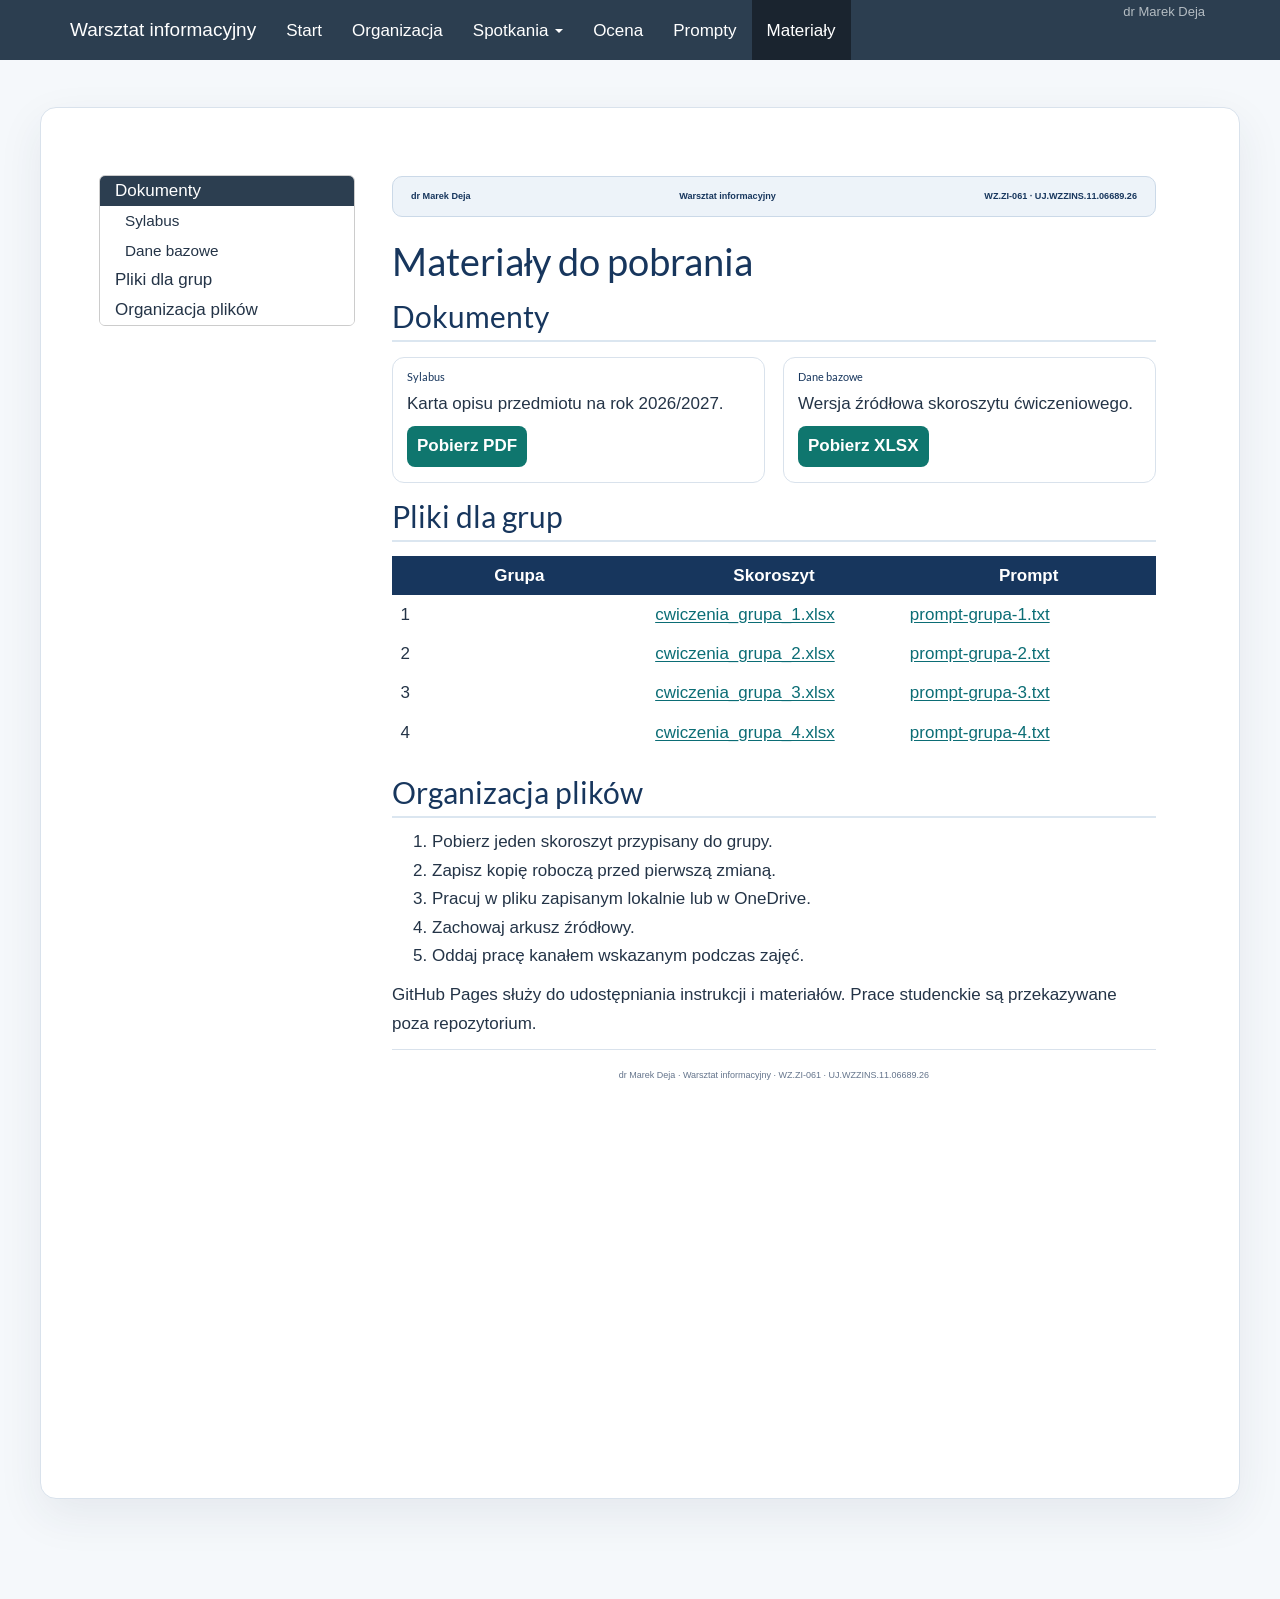
==== docs/materialy.html @ 2354ad0a "Publish course materials for 2026/2027" ====
<!DOCTYPE html>

<html>

<head>

<meta charset="utf-8" />
<meta name="generator" content="pandoc" />
<meta http-equiv="X-UA-Compatible" content="IE=EDGE" />




<title>Materiały do pobrania</title>

<script src="site_libs/header-attrs-2.31/header-attrs.js"></script>
<script src="site_libs/jquery-3.6.0/jquery-3.6.0.min.js"></script>
<meta name="viewport" content="width=device-width, initial-scale=1" />
<link href="site_libs/bootstrap-3.3.5/css/flatly.min.css" rel="stylesheet" />
<script src="site_libs/bootstrap-3.3.5/js/bootstrap.min.js"></script>
<script src="site_libs/bootstrap-3.3.5/shim/html5shiv.min.js"></script>
<script src="site_libs/bootstrap-3.3.5/shim/respond.min.js"></script>
<style>h1 {font-size: 34px;}
       h1.title {font-size: 38px;}
       h2 {font-size: 30px;}
       h3 {font-size: 24px;}
       h4 {font-size: 18px;}
       h5 {font-size: 16px;}
       h6 {font-size: 12px;}
       code {color: inherit; background-color: rgba(0, 0, 0, 0.04);}
       pre:not([class]) { background-color: white }</style>
<script src="site_libs/jqueryui-1.13.2/jquery-ui.min.js"></script>
<link href="site_libs/tocify-1.9.1/jquery.tocify.css" rel="stylesheet" />
<script src="site_libs/tocify-1.9.1/jquery.tocify.js"></script>
<script src="site_libs/navigation-1.1/tabsets.js"></script>
<link href="site_libs/highlightjs-9.12.0/textmate.css" rel="stylesheet" />
<script src="site_libs/highlightjs-9.12.0/highlight.js"></script>

<style type="text/css">
  code{white-space: pre-wrap;}
  span.smallcaps{font-variant: small-caps;}
  span.underline{text-decoration: underline;}
  div.column{display: inline-block; vertical-align: top; width: 50%;}
  div.hanging-indent{margin-left: 1.5em; text-indent: -1.5em;}
  ul.task-list{list-style: none;}
    </style>

<style type="text/css">code{white-space: pre;}</style>
<script type="text/javascript">
if (window.hljs) {
  hljs.configure({languages: []});
  hljs.initHighlightingOnLoad();
  if (document.readyState && document.readyState === "complete") {
    window.setTimeout(function() { hljs.initHighlighting(); }, 0);
  }
}
</script>






<link rel="stylesheet" href="styles.css" type="text/css" />



<style type = "text/css">
.main-container {
  max-width: 940px;
  margin-left: auto;
  margin-right: auto;
}
img {
  max-width:100%;
}
.tabbed-pane {
  padding-top: 12px;
}
.html-widget {
  margin-bottom: 20px;
}
button.code-folding-btn:focus {
  outline: none;
}
summary {
  display: list-item;
}
details > summary > p:only-child {
  display: inline;
}
pre code {
  padding: 0;
}
</style>


<style type="text/css">
.dropdown-submenu {
  position: relative;
}
.dropdown-submenu>.dropdown-menu {
  top: 0;
  left: 100%;
  margin-top: -6px;
  margin-left: -1px;
  border-radius: 0 6px 6px 6px;
}
.dropdown-submenu:hover>.dropdown-menu {
  display: block;
}
.dropdown-submenu>a:after {
  display: block;
  content: " ";
  float: right;
  width: 0;
  height: 0;
  border-color: transparent;
  border-style: solid;
  border-width: 5px 0 5px 5px;
  border-left-color: #cccccc;
  margin-top: 5px;
  margin-right: -10px;
}
.dropdown-submenu:hover>a:after {
  border-left-color: #adb5bd;
}
.dropdown-submenu.pull-left {
  float: none;
}
.dropdown-submenu.pull-left>.dropdown-menu {
  left: -100%;
  margin-left: 10px;
  border-radius: 6px 0 6px 6px;
}
</style>

<script type="text/javascript">
// manage active state of menu based on current page
$(document).ready(function () {
  // active menu anchor
  href = window.location.pathname
  href = href.substr(href.lastIndexOf('/') + 1)
  if (href === "")
    href = "index.html";
  var menuAnchor = $('a[href="' + href + '"]');

  // mark the anchor link active (and if it's in a dropdown, also mark that active)
  var dropdown = menuAnchor.closest('li.dropdown');
  if (window.bootstrap) { // Bootstrap 4+
    menuAnchor.addClass('active');
    dropdown.find('> .dropdown-toggle').addClass('active');
  } else { // Bootstrap 3
    menuAnchor.parent().addClass('active');
    dropdown.addClass('active');
  }

  // Navbar adjustments
  var navHeight = $(".navbar").first().height() + 15;
  var style = document.createElement('style');
  var pt = "padding-top: " + navHeight + "px; ";
  var mt = "margin-top: -" + navHeight + "px; ";
  var css = "";
  // offset scroll position for anchor links (for fixed navbar)
  for (var i = 1; i <= 6; i++) {
    css += ".section h" + i + "{ " + pt + mt + "}\n";
  }
  style.innerHTML = "body {" + pt + "padding-bottom: 40px; }\n" + css;
  document.head.appendChild(style);
});
</script>

<!-- tabsets -->

<style type="text/css">
.tabset-dropdown > .nav-tabs {
  display: inline-table;
  max-height: 500px;
  min-height: 44px;
  overflow-y: auto;
  border: 1px solid #ddd;
  border-radius: 4px;
}

.tabset-dropdown > .nav-tabs > li.active:before, .tabset-dropdown > .nav-tabs.nav-tabs-open:before {
  content: "\e259";
  font-family: 'Glyphicons Halflings';
  display: inline-block;
  padding: 10px;
  border-right: 1px solid #ddd;
}

.tabset-dropdown > .nav-tabs.nav-tabs-open > li.active:before {
  content: "\e258";
  font-family: 'Glyphicons Halflings';
  border: none;
}

.tabset-dropdown > .nav-tabs > li.active {
  display: block;
}

.tabset-dropdown > .nav-tabs > li > a,
.tabset-dropdown > .nav-tabs > li > a:focus,
.tabset-dropdown > .nav-tabs > li > a:hover {
  border: none;
  display: inline-block;
  border-radius: 4px;
  background-color: transparent;
}

.tabset-dropdown > .nav-tabs.nav-tabs-open > li {
  display: block;
  float: none;
}

.tabset-dropdown > .nav-tabs > li {
  display: none;
}
</style>

<!-- code folding -->



<style type="text/css">

#TOC {
  margin: 25px 0px 20px 0px;
}
@media (max-width: 768px) {
#TOC {
  position: relative;
  width: 100%;
}
}

@media print {
.toc-content {
  /* see https://github.com/w3c/csswg-drafts/issues/4434 */
  float: right;
}
}

.toc-content {
  padding-left: 30px;
  padding-right: 40px;
}

div.main-container {
  max-width: 1200px;
}

div.tocify {
  width: 20%;
  max-width: 260px;
  max-height: 85%;
}

@media (min-width: 768px) and (max-width: 991px) {
  div.tocify {
    width: 25%;
  }
}

@media (max-width: 767px) {
  div.tocify {
    width: 100%;
    max-width: none;
  }
}

.tocify ul, .tocify li {
  line-height: 20px;
}

.tocify-subheader .tocify-item {
  font-size: 0.90em;
}

.tocify .list-group-item {
  border-radius: 0px;
}


</style>



</head>

<body>


<div class="container-fluid main-container">


<!-- setup 3col/9col grid for toc_float and main content  -->
<div class="row">
<div class="col-xs-12 col-sm-4 col-md-3">
<div id="TOC" class="tocify">
</div>
</div>

<div class="toc-content col-xs-12 col-sm-8 col-md-9">




<div class="navbar navbar-default  navbar-fixed-top" role="navigation">
  <div class="container">
    <div class="navbar-header">
      <button type="button" class="navbar-toggle collapsed" data-toggle="collapse" data-bs-toggle="collapse" data-target="#navbar" data-bs-target="#navbar">
        <span class="icon-bar"></span>
        <span class="icon-bar"></span>
        <span class="icon-bar"></span>
      </button>
      <a class="navbar-brand" href="index.html">Warsztat informacyjny</a>
    </div>
    <div id="navbar" class="navbar-collapse collapse">
      <ul class="nav navbar-nav">
        <li>
  <a href="index.html">Start</a>
</li>
<li>
  <a href="organizacyjne.html">Organizacja</a>
</li>
<li class="dropdown">
  <a href="#" class="dropdown-toggle" data-toggle="dropdown" role="button" data-bs-toggle="dropdown" aria-expanded="false">
    Spotkania
     
    <span class="caret"></span>
  </a>
  <ul class="dropdown-menu" role="menu">
    <li>
      <a href="spotkanie-1.html">1. Generowanie i standaryzacja</a>
    </li>
    <li>
      <a href="spotkanie-2.html">2. Czyszczenie danych</a>
    </li>
    <li>
      <a href="spotkanie-3.html">3. Funkcje analityczne</a>
    </li>
    <li>
      <a href="spotkanie-4.html">4. Raporty i wyszukiwanie</a>
    </li>
    <li>
      <a href="spotkanie-5.html">5. Wizualizacja i dedukcja</a>
    </li>
    <li>
      <a href="spotkanie-6.html">6. Dashboard i wnioski</a>
    </li>
  </ul>
</li>
<li>
  <a href="ocenianie.html">Ocena</a>
</li>
<li>
  <a href="prompty.html">Prompty</a>
</li>
<li>
  <a href="materialy.html">Materiały</a>
</li>
      </ul>
      <ul class="nav navbar-nav navbar-right">
        <li class="dropdown-header">dr Marek Deja</li>
      </ul>
    </div><!--/.nav-collapse -->
  </div><!--/.container -->
</div><!--/.navbar -->
<div class="course-identity" role="banner">
  <span>dr Marek Deja</span>
  <span>Warsztat informacyjny</span>
  <span>WZ.ZI-061 · UJ.WZZINS.11.06689.26</span>
</div>

<div id="header">



<h1 class="title toc-ignore">Materiały do pobrania</h1>

</div>


<div id="dokumenty" class="section level2">
<h2>Dokumenty</h2>
<div class="download-grid">
<div class="download-card">
<h3>
Sylabus
</h3>
<p>
Karta opisu przedmiotu na rok 2026/2027.
</p>
<a class="btn-course" href="materialy/warsztat-informacyjny-uj-wzzins-11-06689-26.pdf">Pobierz
PDF</a>
</div>
<div class="download-card">
<h3>
Dane bazowe
</h3>
<p>
Wersja źródłowa skoroszytu ćwiczeniowego.
</p>
<a class="btn-course" href="materialy/cwiczenia_original.xlsx">Pobierz
XLSX</a>
</div>
</div>
</div>
<div id="pliki-dla-grup" class="section level2">
<h2>Pliki dla grup</h2>
<table>
<colgroup>
<col width="33%" />
<col width="33%" />
<col width="33%" />
</colgroup>
<thead>
<tr class="header">
<th>Grupa</th>
<th>Skoroszyt</th>
<th>Prompt</th>
</tr>
</thead>
<tbody>
<tr class="odd">
<td>1</td>
<td><a
href="materialy/cwiczenia_grupa_1.xlsx">cwiczenia_grupa_1.xlsx</a></td>
<td><a href="materialy/prompt-grupa-1.txt">prompt-grupa-1.txt</a></td>
</tr>
<tr class="even">
<td>2</td>
<td><a
href="materialy/cwiczenia_grupa_2.xlsx">cwiczenia_grupa_2.xlsx</a></td>
<td><a href="materialy/prompt-grupa-2.txt">prompt-grupa-2.txt</a></td>
</tr>
<tr class="odd">
<td>3</td>
<td><a
href="materialy/cwiczenia_grupa_3.xlsx">cwiczenia_grupa_3.xlsx</a></td>
<td><a href="materialy/prompt-grupa-3.txt">prompt-grupa-3.txt</a></td>
</tr>
<tr class="even">
<td>4</td>
<td><a
href="materialy/cwiczenia_grupa_4.xlsx">cwiczenia_grupa_4.xlsx</a></td>
<td><a href="materialy/prompt-grupa-4.txt">prompt-grupa-4.txt</a></td>
</tr>
</tbody>
</table>
</div>
<div id="organizacja-plików" class="section level2">
<h2>Organizacja plików</h2>
<ol style="list-style-type: decimal">
<li>Pobierz jeden skoroszyt przypisany do grupy.</li>
<li>Zapisz kopię roboczą przed pierwszą zmianą.</li>
<li>Pracuj w pliku zapisanym lokalnie lub w OneDrive.</li>
<li>Zachowaj arkusz źródłowy.</li>
<li>Oddaj pracę kanałem wskazanym podczas zajęć.</li>
</ol>
<p>GitHub Pages służy do udostępniania instrukcji i materiałów. Prace
studenckie są przekazywane poza repozytorium.</p>
</div>

<footer class="course-footer">
  <p>dr Marek Deja · Warsztat informacyjny · WZ.ZI-061 · UJ.WZZINS.11.06689.26</p>
</footer>
<script src="script.js"></script>


</div>
</div>

</div>

<script>

// add bootstrap table styles to pandoc tables
function bootstrapStylePandocTables() {
  $('tr.odd').parent('tbody').parent('table').addClass('table table-condensed');
}
$(document).ready(function () {
  bootstrapStylePandocTables();
});


</script>

<!-- tabsets -->

<script>
$(document).ready(function () {
  window.buildTabsets("TOC");
});

$(document).ready(function () {
  $('.tabset-dropdown > .nav-tabs > li').click(function () {
    $(this).parent().toggleClass('nav-tabs-open');
  });
});
</script>

<!-- code folding -->

<script>
$(document).ready(function ()  {

    // temporarily add toc-ignore selector to headers for the consistency with Pandoc
    $('.unlisted.unnumbered').addClass('toc-ignore')

    // move toc-ignore selectors from section div to header
    $('div.section.toc-ignore')
        .removeClass('toc-ignore')
        .children('h1,h2,h3,h4,h5').addClass('toc-ignore');

    // establish options
    var options = {
      selectors: "h1,h2,h3",
      theme: "bootstrap3",
      context: '.toc-content',
      hashGenerator: function (text) {
        return text.replace(/[.\\/?&!#<>]/g, '').replace(/\s/g, '_');
      },
      ignoreSelector: ".toc-ignore",
      scrollTo: 0
    };
    options.showAndHide = true;
    options.smoothScroll = true;

    // tocify
    var toc = $("#TOC").tocify(options).data("toc-tocify");
});
</script>

<!-- dynamically load mathjax for compatibility with self-contained -->
<script>
  (function () {
    var script = document.createElement("script");
    script.type = "text/javascript";
    script.src  = "https://mathjax.rstudio.com/latest/MathJax.js?config=TeX-AMS-MML_HTMLorMML";
    document.getElementsByTagName("head")[0].appendChild(script);
  })();
</script>

</body>
</html>
---- docs/site_libs/bootstrap-3.3.5/css/flatly.min.css ----
@font-face {
  font-family: 'Lato';
  font-style: normal;
  font-weight: 400;
  src: url(fonts/Lato.ttf) format('truetype');
}
@font-face {
  font-family: 'Lato';
  font-style: normal;
  font-weight: 700;
  src: url(fonts/LatoBold.ttf) format('truetype');
}
@font-face {
  font-family: 'Lato';
  font-style: italic;
  font-weight: 400;
  src: url(fonts/LatoItalic.ttf) format('truetype');
}

/*!
 * bootswatch v3.3.6
 * Homepage: http://bootswatch.com
 * Copyright 2012-2015 Thomas Park
 * Licensed under MIT
 * Based on Bootstrap
*//*!
 * Bootstrap v3.3.6 (http://getbootstrap.com)
 * Copyright 2011-2015 Twitter, Inc.
 * Licensed under MIT (https://github.com/twbs/bootstrap/blob/master/LICENSE)
 *//*! normalize.css v3.0.3 | MIT License | github.com/necolas/normalize.css */html{font-family:sans-serif;-ms-text-size-adjust:100%;-webkit-text-size-adjust:100%}body{margin:0}article,aside,details,figcaption,figure,footer,header,hgroup,main,menu,nav,section,summary{display:block}audio,canvas,progress,video{display:inline-block;vertical-align:baseline}audio:not([controls]){display:none;height:0}[hidden],template{display:none}a{background-color:transparent}a:active,a:hover{outline:0}abbr[title]{border-bottom:1px dotted}b,strong{font-weight:bold}dfn{font-style:italic}h1{font-size:2em;margin:0.67em 0}mark{background:#ff0;color:#000}small{font-size:80%}sub,sup{font-size:75%;line-height:0;position:relative;vertical-align:baseline}sup{top:-0.5em}sub{bottom:-0.25em}img{border:0}svg:not(:root){overflow:hidden}figure{margin:1em 40px}hr{-webkit-box-sizing:content-box;-moz-box-sizing:content-box;box-sizing:content-box;height:0}pre{overflow:auto}code,kbd,pre,samp{font-family:monospace, monospace;font-size:1em}button,input,optgroup,select,textarea{color:inherit;font:inherit;margin:0}button{overflow:visible}button,select{text-transform:none}button,html input[type="button"],input[type="reset"],input[type="submit"]{-webkit-appearance:button;cursor:pointer}button[disabled],html input[disabled]{cursor:default}button::-moz-focus-inner,input::-moz-focus-inner{border:0;padding:0}input{line-height:normal}input[type="checkbox"],input[type="radio"]{-webkit-box-sizing:border-box;-moz-box-sizing:border-box;box-sizing:border-box;padding:0}input[type="number"]::-webkit-inner-spin-button,input[type="number"]::-webkit-outer-spin-button{height:auto}input[type="search"]{-webkit-appearance:textfield;-webkit-box-sizing:content-box;-moz-box-sizing:content-box;box-sizing:content-box}input[type="search"]::-webkit-search-cancel-button,input[type="search"]::-webkit-search-decoration{-webkit-appearance:none}fieldset{border:1px solid #c0c0c0;margin:0 2px;padding:0.35em 0.625em 0.75em}legend{border:0;padding:0}textarea{overflow:auto}optgroup{font-weight:bold}table{border-collapse:collapse;border-spacing:0}td,th{padding:0}/*! Source: https://github.com/h5bp/html5-boilerplate/blob/master/src/css/main.css */@media print{*,*:before,*:after{background:transparent !important;color:#000 !important;-webkit-box-shadow:none !important;box-shadow:none !important;text-shadow:none !important}a,a:visited{text-decoration:underline}a[href]:after{content:" (" attr(href) ")"}abbr[title]:after{content:" (" attr(title) ")"}a[href^="#"]:after,a[href^="javascript:"]:after{content:""}pre,blockquote{border:1px solid #999;page-break-inside:avoid}thead{display:table-header-group}tr,img{page-break-inside:avoid}img{max-width:100% !important}p,h2,h3{orphans:3;widows:3}h2,h3{page-break-after:avoid}.navbar{display:none}.btn>.caret,.dropup>.btn>.caret{border-top-color:#000 !important}.label{border:1px solid #000}.table{border-collapse:collapse !important}.table td,.table th{background-color:#fff !important}.table-bordered th,.table-bordered td{border:1px solid #ddd !important}}@font-face{font-family:'Glyphicons Halflings';src:url('../fonts/glyphicons-halflings-regular.eot');src:url('../fonts/glyphicons-halflings-regular.eot?#iefix') format('embedded-opentype'),url('../fonts/glyphicons-halflings-regular.woff') format('woff'),url('../fonts/glyphicons-halflings-regular.ttf') format('truetype'),url('../fonts/glyphicons-halflings-regular.svg#glyphicons_halflingsregular') format('svg')}.glyphicon{position:relative;top:1px;display:inline-block;font-family:'Glyphicons Halflings';font-style:normal;font-weight:normal;line-height:1;-webkit-font-smoothing:antialiased;-moz-osx-font-smoothing:grayscale}.glyphicon-asterisk:before{content:"\002a"}.glyphicon-plus:before{content:"\002b"}.glyphicon-euro:before,.glyphicon-eur:before{content:"\20ac"}.glyphicon-minus:before{content:"\2212"}.glyphicon-cloud:before{content:"\2601"}.glyphicon-envelope:before{content:"\2709"}.glyphicon-pencil:before{content:"\270f"}.glyphicon-glass:before{content:"\e001"}.glyphicon-music:before{content:"\e002"}.glyphicon-search:before{content:"\e003"}.glyphicon-heart:before{content:"\e005"}.glyphicon-star:before{content:"\e006"}.glyphicon-star-empty:before{content:"\e007"}.glyphicon-user:before{content:"\e008"}.glyphicon-film:before{content:"\e009"}.glyphicon-th-large:before{content:"\e010"}.glyphicon-th:before{content:"\e011"}.glyphicon-th-list:before{content:"\e012"}.glyphicon-ok:before{content:"\e013"}.glyphicon-remove:before{content:"\e014"}.glyphicon-zoom-in:before{content:"\e015"}.glyphicon-zoom-out:before{content:"\e016"}.glyphicon-off:before{content:"\e017"}.glyphicon-signal:before{content:"\e018"}.glyphicon-cog:before{content:"\e019"}.glyphicon-trash:before{content:"\e020"}.glyphicon-home:before{content:"\e021"}.glyphicon-file:before{content:"\e022"}.glyphicon-time:before{content:"\e023"}.glyphicon-road:before{content:"\e024"}.glyphicon-download-alt:before{content:"\e025"}.glyphicon-download:before{content:"\e026"}.glyphicon-upload:before{content:"\e027"}.glyphicon-inbox:before{content:"\e028"}.glyphicon-play-circle:before{content:"\e029"}.glyphicon-repeat:before{content:"\e030"}.glyphicon-refresh:before{content:"\e031"}.glyphicon-list-alt:before{content:"\e032"}.glyphicon-lock:before{content:"\e033"}.glyphicon-flag:before{content:"\e034"}.glyphicon-headphones:before{content:"\e035"}.glyphicon-volume-off:before{content:"\e036"}.glyphicon-volume-down:before{content:"\e037"}.glyphicon-volume-up:before{content:"\e038"}.glyphicon-qrcode:before{content:"\e039"}.glyphicon-barcode:before{content:"\e040"}.glyphicon-tag:before{content:"\e041"}.glyphicon-tags:before{content:"\e042"}.glyphicon-book:before{content:"\e043"}.glyphicon-bookmark:before{content:"\e044"}.glyphicon-print:before{content:"\e045"}.glyphicon-camera:before{content:"\e046"}.glyphicon-font:before{content:"\e047"}.glyphicon-bold:before{content:"\e048"}.glyphicon-italic:before{content:"\e049"}.glyphicon-text-height:before{content:"\e050"}.glyphicon-text-width:before{content:"\e051"}.glyphicon-align-left:before{content:"\e052"}.glyphicon-align-center:before{content:"\e053"}.glyphicon-align-right:before{content:"\e054"}.glyphicon-align-justify:before{content:"\e055"}.glyphicon-list:before{content:"\e056"}.glyphicon-indent-left:before{content:"\e057"}.glyphicon-indent-right:before{content:"\e058"}.glyphicon-facetime-video:before{content:"\e059"}.glyphicon-picture:before{content:"\e060"}.glyphicon-map-marker:before{content:"\e062"}.glyphicon-adjust:before{content:"\e063"}.glyphicon-tint:before{content:"\e064"}.glyphicon-edit:before{content:"\e065"}.glyphicon-share:before{content:"\e066"}.glyphicon-check:before{content:"\e067"}.glyphicon-move:before{content:"\e068"}.glyphicon-step-backward:before{content:"\e069"}.glyphicon-fast-backward:before{content:"\e070"}.glyphicon-backward:before{content:"\e071"}.glyphicon-play:before{content:"\e072"}.glyphicon-pause:before{content:"\e073"}.glyphicon-stop:before{content:"\e074"}.glyphicon-forward:before{content:"\e075"}.glyphicon-fast-forward:before{content:"\e076"}.glyphicon-step-forward:before{content:"\e077"}.glyphicon-eject:before{content:"\e078"}.glyphicon-chevron-left:before{content:"\e079"}.glyphicon-chevron-right:before{content:"\e080"}.glyphicon-plus-sign:before{content:"\e081"}.glyphicon-minus-sign:before{content:"\e082"}.glyphicon-remove-sign:before{content:"\e083"}.glyphicon-ok-sign:before{content:"\e084"}.glyphicon-question-sign:before{content:"\e085"}.glyphicon-info-sign:before{content:"\e086"}.glyphicon-screenshot:before{content:"\e087"}.glyphicon-remove-circle:before{content:"\e088"}.glyphicon-ok-circle:before{content:"\e089"}.glyphicon-ban-circle:before{content:"\e090"}.glyphicon-arrow-left:before{content:"\e091"}.glyphicon-arrow-right:before{content:"\e092"}.glyphicon-arrow-up:before{content:"\e093"}.glyphicon-arrow-down:before{content:"\e094"}.glyphicon-share-alt:before{content:"\e095"}.glyphicon-resize-full:before{content:"\e096"}.glyphicon-resize-small:before{content:"\e097"}.glyphicon-exclamation-sign:before{content:"\e101"}.glyphicon-gift:before{content:"\e102"}.glyphicon-leaf:before{content:"\e103"}.glyphicon-fire:before{content:"\e104"}.glyphicon-eye-open:before{content:"\e105"}.glyphicon-eye-close:before{content:"\e106"}.glyphicon-warning-sign:before{content:"\e107"}.glyphicon-plane:before{content:"\e108"}.glyphicon-calendar:before{content:"\e109"}.glyphicon-random:before{content:"\e110"}.glyphicon-comment:before{content:"\e111"}.glyphicon-magnet:before{content:"\e112"}.glyphicon-chevron-up:before{content:"\e113"}.glyphicon-chevron-down:before{content:"\e114"}.glyphicon-retweet:before{content:"\e115"}.glyphicon-shopping-cart:before{content:"\e116"}.glyphicon-folder-close:before{content:"\e117"}.glyphicon-folder-open:before{content:"\e118"}.glyphicon-resize-vertical:before{content:"\e119"}.glyphicon-resize-horizontal:before{content:"\e120"}.glyphicon-hdd:before{content:"\e121"}.glyphicon-bullhorn:before{content:"\e122"}.glyphicon-bell:before{content:"\e123"}.glyphicon-certificate:before{content:"\e124"}.glyphicon-thumbs-up:before{content:"\e125"}.glyphicon-thumbs-down:before{content:"\e126"}.glyphicon-hand-right:before{content:"\e127"}.glyphicon-hand-left:before{content:"\e128"}.glyphicon-hand-up:before{content:"\e129"}.glyphicon-hand-down:before{content:"\e130"}.glyphicon-circle-arrow-right:before{content:"\e131"}.glyphicon-circle-arrow-left:before{content:"\e132"}.glyphicon-circle-arrow-up:before{content:"\e133"}.glyphicon-circle-arrow-down:before{content:"\e134"}.glyphicon-globe:before{content:"\e135"}.glyphicon-wrench:before{content:"\e136"}.glyphicon-tasks:before{content:"\e137"}.glyphicon-filter:before{content:"\e138"}.glyphicon-briefcase:before{content:"\e139"}.glyphicon-fullscreen:before{content:"\e140"}.glyphicon-dashboard:before{content:"\e141"}.glyphicon-paperclip:before{content:"\e142"}.glyphicon-heart-empty:before{content:"\e143"}.glyphicon-link:before{content:"\e144"}.glyphicon-phone:before{content:"\e145"}.glyphicon-pushpin:before{content:"\e146"}.glyphicon-usd:before{content:"\e148"}.glyphicon-gbp:before{content:"\e149"}.glyphicon-sort:before{content:"\e150"}.glyphicon-sort-by-alphabet:before{content:"\e151"}.glyphicon-sort-by-alphabet-alt:before{content:"\e152"}.glyphicon-sort-by-order:before{content:"\e153"}.glyphicon-sort-by-order-alt:before{content:"\e154"}.glyphicon-sort-by-attributes:before{content:"\e155"}.glyphicon-sort-by-attributes-alt:before{content:"\e156"}.glyphicon-unchecked:before{content:"\e157"}.glyphicon-expand:before{content:"\e158"}.glyphicon-collapse-down:before{content:"\e159"}.glyphicon-collapse-up:before{content:"\e160"}.glyphicon-log-in:before{content:"\e161"}.glyphicon-flash:before{content:"\e162"}.glyphicon-log-out:before{content:"\e163"}.glyphicon-new-window:before{content:"\e164"}.glyphicon-record:before{content:"\e165"}.glyphicon-save:before{content:"\e166"}.glyphicon-open:before{content:"\e167"}.glyphicon-saved:before{content:"\e168"}.glyphicon-import:before{content:"\e169"}.glyphicon-export:before{content:"\e170"}.glyphicon-send:before{content:"\e171"}.glyphicon-floppy-disk:before{content:"\e172"}.glyphicon-floppy-saved:before{content:"\e173"}.glyphicon-floppy-remove:before{content:"\e174"}.glyphicon-floppy-save:before{content:"\e175"}.glyphicon-floppy-open:before{content:"\e176"}.glyphicon-credit-card:before{content:"\e177"}.glyphicon-transfer:before{content:"\e178"}.glyphicon-cutlery:before{content:"\e179"}.glyphicon-header:before{content:"\e180"}.glyphicon-compressed:before{content:"\e181"}.glyphicon-earphone:before{content:"\e182"}.glyphicon-phone-alt:before{content:"\e183"}.glyphicon-tower:before{content:"\e184"}.glyphicon-stats:before{content:"\e185"}.glyphicon-sd-video:before{content:"\e186"}.glyphicon-hd-video:before{content:"\e187"}.glyphicon-subtitles:before{content:"\e188"}.glyphicon-sound-stereo:before{content:"\e189"}.glyphicon-sound-dolby:before{content:"\e190"}.glyphicon-sound-5-1:before{content:"\e191"}.glyphicon-sound-6-1:before{content:"\e192"}.glyphicon-sound-7-1:before{content:"\e193"}.glyphicon-copyright-mark:before{content:"\e194"}.glyphicon-registration-mark:before{content:"\e195"}.glyphicon-cloud-download:before{content:"\e197"}.glyphicon-cloud-upload:before{content:"\e198"}.glyphicon-tree-conifer:before{content:"\e199"}.glyphicon-tree-deciduous:before{content:"\e200"}.glyphicon-cd:before{content:"\e201"}.glyphicon-save-file:before{content:"\e202"}.glyphicon-open-file:before{content:"\e203"}.glyphicon-level-up:before{content:"\e204"}.glyphicon-copy:before{content:"\e205"}.glyphicon-paste:before{content:"\e206"}.glyphicon-alert:before{content:"\e209"}.glyphicon-equalizer:before{content:"\e210"}.glyphicon-king:before{content:"\e211"}.glyphicon-queen:before{content:"\e212"}.glyphicon-pawn:before{content:"\e213"}.glyphicon-bishop:before{content:"\e214"}.glyphicon-knight:before{content:"\e215"}.glyphicon-baby-formula:before{content:"\e216"}.glyphicon-tent:before{content:"\26fa"}.glyphicon-blackboard:before{content:"\e218"}.glyphicon-bed:before{content:"\e219"}.glyphicon-apple:before{content:"\f8ff"}.glyphicon-erase:before{content:"\e221"}.glyphicon-hourglass:before{content:"\231b"}.glyphicon-lamp:before{content:"\e223"}.glyphicon-duplicate:before{content:"\e224"}.glyphicon-piggy-bank:before{content:"\e225"}.glyphicon-scissors:before{content:"\e226"}.glyphicon-bitcoin:before{content:"\e227"}.glyphicon-btc:before{content:"\e227"}.glyphicon-xbt:before{content:"\e227"}.glyphicon-yen:before{content:"\00a5"}.glyphicon-jpy:before{content:"\00a5"}.glyphicon-ruble:before{content:"\20bd"}.glyphicon-rub:before{content:"\20bd"}.glyphicon-scale:before{content:"\e230"}.glyphicon-ice-lolly:before{content:"\e231"}.glyphicon-ice-lolly-tasted:before{content:"\e232"}.glyphicon-education:before{content:"\e233"}.glyphicon-option-horizontal:before{content:"\e234"}.glyphicon-option-vertical:before{content:"\e235"}.glyphicon-menu-hamburger:before{content:"\e236"}.glyphicon-modal-window:before{content:"\e237"}.glyphicon-oil:before{content:"\e238"}.glyphicon-grain:before{content:"\e239"}.glyphicon-sunglasses:before{content:"\e240"}.glyphicon-text-size:before{content:"\e241"}.glyphicon-text-color:before{content:"\e242"}.glyphicon-text-background:before{content:"\e243"}.glyphicon-object-align-top:before{content:"\e244"}.glyphicon-object-align-bottom:before{content:"\e245"}.glyphicon-object-align-horizontal:before{content:"\e246"}.glyphicon-object-align-left:before{content:"\e247"}.glyphicon-object-align-vertical:before{content:"\e248"}.glyphicon-object-align-right:before{content:"\e249"}.glyphicon-triangle-right:before{content:"\e250"}.glyphicon-triangle-left:before{content:"\e251"}.glyphicon-triangle-bottom:before{content:"\e252"}.glyphicon-triangle-top:before{content:"\e253"}.glyphicon-console:before{content:"\e254"}.glyphicon-superscript:before{content:"\e255"}.glyphicon-subscript:before{content:"\e256"}.glyphicon-menu-left:before{content:"\e257"}.glyphicon-menu-right:before{content:"\e258"}.glyphicon-menu-down:before{content:"\e259"}.glyphicon-menu-up:before{content:"\e260"}*{-webkit-box-sizing:border-box;-moz-box-sizing:border-box;box-sizing:border-box}*:before,*:after{-webkit-box-sizing:border-box;-moz-box-sizing:border-box;box-sizing:border-box}html{font-size:10px;-webkit-tap-highlight-color:rgba(0,0,0,0)}body{font-family:"Lato","Helvetica Neue",Helvetica,Arial,sans-serif;font-size:15px;line-height:1.42857143;color:#2c3e50;background-color:#ffffff}input,button,select,textarea{font-family:inherit;font-size:inherit;line-height:inherit}a{color:#18bc9c;text-decoration:none}a:hover,a:focus{color:#18bc9c;text-decoration:underline}a:focus{outline:thin dotted;outline:5px auto -webkit-focus-ring-color;outline-offset:-2px}figure{margin:0}img{vertical-align:middle}.img-responsive,.thumbnail>img,.thumbnail a>img,.carousel-inner>.item>img,.carousel-inner>.item>a>img{display:block;max-width:100%;height:auto}.img-rounded{border-radius:6px}.img-thumbnail{padding:4px;line-height:1.42857143;background-color:#ffffff;border:1px solid #ecf0f1;border-radius:4px;-webkit-transition:all .2s ease-in-out;-o-transition:all .2s ease-in-out;transition:all .2s ease-in-out;display:inline-block;max-width:100%;height:auto}.img-circle{border-radius:50%}hr{margin-top:21px;margin-bottom:21px;border:0;border-top:1px solid #ecf0f1}.sr-only{position:absolute;width:1px;height:1px;margin:-1px;padding:0;overflow:hidden;clip:rect(0, 0, 0, 0);border:0}.sr-only-focusable:active,.sr-only-focusable:focus{position:static;width:auto;height:auto;margin:0;overflow:visible;clip:auto}[role="button"]{cursor:pointer}h1,h2,h3,h4,h5,h6,.h1,.h2,.h3,.h4,.h5,.h6{font-family:"Lato","Helvetica Neue",Helvetica,Arial,sans-serif;font-weight:400;line-height:1.1;color:inherit}h1 small,h2 small,h3 small,h4 small,h5 small,h6 small,.h1 small,.h2 small,.h3 small,.h4 small,.h5 small,.h6 small,h1 .small,h2 .small,h3 .small,h4 .small,h5 .small,h6 .small,.h1 .small,.h2 .small,.h3 .small,.h4 .small,.h5 .small,.h6 .small{font-weight:normal;line-height:1;color:#b4bcc2}h1,.h1,h2,.h2,h3,.h3{margin-top:21px;margin-bottom:10.5px}h1 small,.h1 small,h2 small,.h2 small,h3 small,.h3 small,h1 .small,.h1 .small,h2 .small,.h2 .small,h3 .small,.h3 .small{font-size:65%}h4,.h4,h5,.h5,h6,.h6{margin-top:10.5px;margin-bottom:10.5px}h4 small,.h4 small,h5 small,.h5 small,h6 small,.h6 small,h4 .small,.h4 .small,h5 .small,.h5 .small,h6 .small,.h6 .small{font-size:75%}h1,.h1{font-size:39px}h2,.h2{font-size:32px}h3,.h3{font-size:26px}h4,.h4{font-size:19px}h5,.h5{font-size:15px}h6,.h6{font-size:13px}p{margin:0 0 10.5px}.lead{margin-bottom:21px;font-size:17px;font-weight:300;line-height:1.4}@media (min-width:768px){.lead{font-size:22.5px}}small,.small{font-size:86%}mark,.mark{background-color:#f39c12;padding:.2em}.text-left{text-align:left}.text-right{text-align:right}.text-center{text-align:center}.text-justify{text-align:justify}.text-nowrap{white-space:nowrap}.text-lowercase{text-transform:lowercase}.text-uppercase{text-transform:uppercase}.text-capitalize{text-transform:capitalize}.text-muted{color:#b4bcc2}.text-primary{color:#2c3e50}a.text-primary:hover,a.text-primary:focus{color:#1a242f}.text-success{color:#ffffff}a.text-success:hover,a.text-success:focus{color:#e6e6e6}.text-info{color:#ffffff}a.text-info:hover,a.text-info:focus{color:#e6e6e6}.text-warning{color:#ffffff}a.text-warning:hover,a.text-warning:focus{color:#e6e6e6}.text-danger{color:#ffffff}a.text-danger:hover,a.text-danger:focus{color:#e6e6e6}.bg-primary{color:#fff;background-color:#2c3e50}a.bg-primary:hover,a.bg-primary:focus{background-color:#1a242f}.bg-success{background-color:#18bc9c}a.bg-success:hover,a.bg-success:focus{background-color:#128f76}.bg-info{background-color:#3498db}a.bg-info:hover,a.bg-info:focus{background-color:#217dbb}.bg-warning{background-color:#f39c12}a.bg-warning:hover,a.bg-warning:focus{background-color:#c87f0a}.bg-danger{background-color:#e74c3c}a.bg-danger:hover,a.bg-danger:focus{background-color:#d62c1a}.page-header{padding-bottom:9.5px;margin:42px 0 21px;border-bottom:1px solid transparent}ul,ol{margin-top:0;margin-bottom:10.5px}ul ul,ol ul,ul ol,ol ol{margin-bottom:0}.list-unstyled{padding-left:0;list-style:none}.list-inline{padding-left:0;list-style:none;margin-left:-5px}.list-inline>li{display:inline-block;padding-left:5px;padding-right:5px}dl{margin-top:0;margin-bottom:21px}dt,dd{line-height:1.42857143}dt{font-weight:bold}dd{margin-left:0}@media (min-width:768px){.dl-horizontal dt{float:left;width:160px;clear:left;text-align:right;overflow:hidden;text-overflow:ellipsis;white-space:nowrap}.dl-horizontal dd{margin-left:180px}}abbr[title],abbr[data-original-title]{cursor:help;border-bottom:1px dotted #b4bcc2}.initialism{font-size:90%;text-transform:uppercase}blockquote{padding:10.5px 21px;margin:0 0 21px;font-size:18.75px;border-left:5px solid #ecf0f1}blockquote p:last-child,blockquote ul:last-child,blockquote ol:last-child{margin-bottom:0}blockquote footer,blockquote small,blockquote .small{display:block;font-size:80%;line-height:1.42857143;color:#b4bcc2}blockquote footer:before,blockquote small:before,blockquote .small:before{content:'\2014 \00A0'}.blockquote-reverse,blockquote.pull-right{padding-right:15px;padding-left:0;border-right:5px solid #ecf0f1;border-left:0;text-align:right}.blockquote-reverse footer:before,blockquote.pull-right footer:before,.blockquote-reverse small:before,blockquote.pull-right small:before,.blockquote-reverse .small:before,blockquote.pull-right .small:before{content:''}.blockquote-reverse footer:after,blockquote.pull-right footer:after,.blockquote-reverse small:after,blockquote.pull-right small:after,.blockquote-reverse .small:after,blockquote.pull-right .small:after{content:'\00A0 \2014'}address{margin-bottom:21px;font-style:normal;line-height:1.42857143}code,kbd,pre,samp{font-family:monospace}code{padding:2px 4px;font-size:90%;color:#c7254e;background-color:#f9f2f4;border-radius:4px}kbd{padding:2px 4px;font-size:90%;color:#ffffff;background-color:#333333;border-radius:3px;-webkit-box-shadow:inset 0 -1px 0 rgba(0,0,0,0.25);box-shadow:inset 0 -1px 0 rgba(0,0,0,0.25)}kbd kbd{padding:0;font-size:100%;font-weight:bold;-webkit-box-shadow:none;box-shadow:none}pre{display:block;padding:10px;margin:0 0 10.5px;font-size:14px;line-height:1.42857143;word-break:break-all;word-wrap:break-word;color:#7b8a8b;background-color:#ecf0f1;border:1px solid #cccccc;border-radius:4px}pre code{padding:0;font-size:inherit;color:inherit;white-space:pre-wrap;background-color:transparent;border-radius:0}.pre-scrollable{max-height:340px;overflow-y:scroll}.container{margin-right:auto;margin-left:auto;padding-left:15px;padding-right:15px}@media (min-width:768px){.container{width:750px}}@media (min-width:992px){.container{width:970px}}@media (min-width:1200px){.container{width:1170px}}.container-fluid{margin-right:auto;margin-left:auto;padding-left:15px;padding-right:15px}.row{margin-left:-15px;margin-right:-15px}.col-xs-1,.col-sm-1,.col-md-1,.col-lg-1,.col-xs-2,.col-sm-2,.col-md-2,.col-lg-2,.col-xs-3,.col-sm-3,.col-md-3,.col-lg-3,.col-xs-4,.col-sm-4,.col-md-4,.col-lg-4,.col-xs-5,.col-sm-5,.col-md-5,.col-lg-5,.col-xs-6,.col-sm-6,.col-md-6,.col-lg-6,.col-xs-7,.col-sm-7,.col-md-7,.col-lg-7,.col-xs-8,.col-sm-8,.col-md-8,.col-lg-8,.col-xs-9,.col-sm-9,.col-md-9,.col-lg-9,.col-xs-10,.col-sm-10,.col-md-10,.col-lg-10,.col-xs-11,.col-sm-11,.col-md-11,.col-lg-11,.col-xs-12,.col-sm-12,.col-md-12,.col-lg-12{position:relative;min-height:1px;padding-left:15px;padding-right:15px}.col-xs-1,.col-xs-2,.col-xs-3,.col-xs-4,.col-xs-5,.col-xs-6,.col-xs-7,.col-xs-8,.col-xs-9,.col-xs-10,.col-xs-11,.col-xs-12{float:left}.col-xs-12{width:100%}.col-xs-11{width:91.66666667%}.col-xs-10{width:83.33333333%}.col-xs-9{width:75%}.col-xs-8{width:66.66666667%}.col-xs-7{width:58.33333333%}.col-xs-6{width:50%}.col-xs-5{width:41.66666667%}.col-xs-4{width:33.33333333%}.col-xs-3{width:25%}.col-xs-2{width:16.66666667%}.col-xs-1{width:8.33333333%}.col-xs-pull-12{right:100%}.col-xs-pull-11{right:91.66666667%}.col-xs-pull-10{right:83.33333333%}.col-xs-pull-9{right:75%}.col-xs-pull-8{right:66.66666667%}.col-xs-pull-7{right:58.33333333%}.col-xs-pull-6{right:50%}.col-xs-pull-5{right:41.66666667%}.col-xs-pull-4{right:33.33333333%}.col-xs-pull-3{right:25%}.col-xs-pull-2{right:16.66666667%}.col-xs-pull-1{right:8.33333333%}.col-xs-pull-0{right:auto}.col-xs-push-12{left:100%}.col-xs-push-11{left:91.66666667%}.col-xs-push-10{left:83.33333333%}.col-xs-push-9{left:75%}.col-xs-push-8{left:66.66666667%}.col-xs-push-7{left:58.33333333%}.col-xs-push-6{left:50%}.col-xs-push-5{left:41.66666667%}.col-xs-push-4{left:33.33333333%}.col-xs-push-3{left:25%}.col-xs-push-2{left:16.66666667%}.col-xs-push-1{left:8.33333333%}.col-xs-push-0{left:auto}.col-xs-offset-12{margin-left:100%}.col-xs-offset-11{margin-left:91.66666667%}.col-xs-offset-10{margin-left:83.33333333%}.col-xs-offset-9{margin-left:75%}.col-xs-offset-8{margin-left:66.66666667%}.col-xs-offset-7{margin-left:58.33333333%}.col-xs-offset-6{margin-left:50%}.col-xs-offset-5{margin-left:41.66666667%}.col-xs-offset-4{margin-left:33.33333333%}.col-xs-offset-3{margin-left:25%}.col-xs-offset-2{margin-left:16.66666667%}.col-xs-offset-1{margin-left:8.33333333%}.col-xs-offset-0{margin-left:0%}@media (min-width:768px){.col-sm-1,.col-sm-2,.col-sm-3,.col-sm-4,.col-sm-5,.col-sm-6,.col-sm-7,.col-sm-8,.col-sm-9,.col-sm-10,.col-sm-11,.col-sm-12{float:left}.col-sm-12{width:100%}.col-sm-11{width:91.66666667%}.col-sm-10{width:83.33333333%}.col-sm-9{width:75%}.col-sm-8{width:66.66666667%}.col-sm-7{width:58.33333333%}.col-sm-6{width:50%}.col-sm-5{width:41.66666667%}.col-sm-4{width:33.33333333%}.col-sm-3{width:25%}.col-sm-2{width:16.66666667%}.col-sm-1{width:8.33333333%}.col-sm-pull-12{right:100%}.col-sm-pull-11{right:91.66666667%}.col-sm-pull-10{right:83.33333333%}.col-sm-pull-9{right:75%}.col-sm-pull-8{right:66.66666667%}.col-sm-pull-7{right:58.33333333%}.col-sm-pull-6{right:50%}.col-sm-pull-5{right:41.66666667%}.col-sm-pull-4{right:33.33333333%}.col-sm-pull-3{right:25%}.col-sm-pull-2{right:16.66666667%}.col-sm-pull-1{right:8.33333333%}.col-sm-pull-0{right:auto}.col-sm-push-12{left:100%}.col-sm-push-11{left:91.66666667%}.col-sm-push-10{left:83.33333333%}.col-sm-push-9{left:75%}.col-sm-push-8{left:66.66666667%}.col-sm-push-7{left:58.33333333%}.col-sm-push-6{left:50%}.col-sm-push-5{left:41.66666667%}.col-sm-push-4{left:33.33333333%}.col-sm-push-3{left:25%}.col-sm-push-2{left:16.66666667%}.col-sm-push-1{left:8.33333333%}.col-sm-push-0{left:auto}.col-sm-offset-12{margin-left:100%}.col-sm-offset-11{margin-left:91.66666667%}.col-sm-offset-10{margin-left:83.33333333%}.col-sm-offset-9{margin-left:75%}.col-sm-offset-8{margin-left:66.66666667%}.col-sm-offset-7{margin-left:58.33333333%}.col-sm-offset-6{margin-left:50%}.col-sm-offset-5{margin-left:41.66666667%}.col-sm-offset-4{margin-left:33.33333333%}.col-sm-offset-3{margin-left:25%}.col-sm-offset-2{margin-left:16.66666667%}.col-sm-offset-1{margin-left:8.33333333%}.col-sm-offset-0{margin-left:0%}}@media (min-width:992px){.col-md-1,.col-md-2,.col-md-3,.col-md-4,.col-md-5,.col-md-6,.col-md-7,.col-md-8,.col-md-9,.col-md-10,.col-md-11,.col-md-12{float:left}.col-md-12{width:100%}.col-md-11{width:91.66666667%}.col-md-10{width:83.33333333%}.col-md-9{width:75%}.col-md-8{width:66.66666667%}.col-md-7{width:58.33333333%}.col-md-6{width:50%}.col-md-5{width:41.66666667%}.col-md-4{width:33.33333333%}.col-md-3{width:25%}.col-md-2{width:16.66666667%}.col-md-1{width:8.33333333%}.col-md-pull-12{right:100%}.col-md-pull-11{right:91.66666667%}.col-md-pull-10{right:83.33333333%}.col-md-pull-9{right:75%}.col-md-pull-8{right:66.66666667%}.col-md-pull-7{right:58.33333333%}.col-md-pull-6{right:50%}.col-md-pull-5{right:41.66666667%}.col-md-pull-4{right:33.33333333%}.col-md-pull-3{right:25%}.col-md-pull-2{right:16.66666667%}.col-md-pull-1{right:8.33333333%}.col-md-pull-0{right:auto}.col-md-push-12{left:100%}.col-md-push-11{left:91.66666667%}.col-md-push-10{left:83.33333333%}.col-md-push-9{left:75%}.col-md-push-8{left:66.66666667%}.col-md-push-7{left:58.33333333%}.col-md-push-6{left:50%}.col-md-push-5{left:41.66666667%}.col-md-push-4{left:33.33333333%}.col-md-push-3{left:25%}.col-md-push-2{left:16.66666667%}.col-md-push-1{left:8.33333333%}.col-md-push-0{left:auto}.col-md-offset-12{margin-left:100%}.col-md-offset-11{margin-left:91.66666667%}.col-md-offset-10{margin-left:83.33333333%}.col-md-offset-9{margin-left:75%}.col-md-offset-8{margin-left:66.66666667%}.col-md-offset-7{margin-left:58.33333333%}.col-md-offset-6{margin-left:50%}.col-md-offset-5{margin-left:41.66666667%}.col-md-offset-4{margin-left:33.33333333%}.col-md-offset-3{margin-left:25%}.col-md-offset-2{margin-left:16.66666667%}.col-md-offset-1{margin-left:8.33333333%}.col-md-offset-0{margin-left:0%}}@media (min-width:1200px){.col-lg-1,.col-lg-2,.col-lg-3,.col-lg-4,.col-lg-5,.col-lg-6,.col-lg-7,.col-lg-8,.col-lg-9,.col-lg-10,.col-lg-11,.col-lg-12{float:left}.col-lg-12{width:100%}.col-lg-11{width:91.66666667%}.col-lg-10{width:83.33333333%}.col-lg-9{width:75%}.col-lg-8{width:66.66666667%}.col-lg-7{width:58.33333333%}.col-lg-6{width:50%}.col-lg-5{width:41.66666667%}.col-lg-4{width:33.33333333%}.col-lg-3{width:25%}.col-lg-2{width:16.66666667%}.col-lg-1{width:8.33333333%}.col-lg-pull-12{right:100%}.col-lg-pull-11{right:91.66666667%}.col-lg-pull-10{right:83.33333333%}.col-lg-pull-9{right:75%}.col-lg-pull-8{right:66.66666667%}.col-lg-pull-7{right:58.33333333%}.col-lg-pull-6{right:50%}.col-lg-pull-5{right:41.66666667%}.col-lg-pull-4{right:33.33333333%}.col-lg-pull-3{right:25%}.col-lg-pull-2{right:16.66666667%}.col-lg-pull-1{right:8.33333333%}.col-lg-pull-0{right:auto}.col-lg-push-12{left:100%}.col-lg-push-11{left:91.66666667%}.col-lg-push-10{left:83.33333333%}.col-lg-push-9{left:75%}.col-lg-push-8{left:66.66666667%}.col-lg-push-7{left:58.33333333%}.col-lg-push-6{left:50%}.col-lg-push-5{left:41.66666667%}.col-lg-push-4{left:33.33333333%}.col-lg-push-3{left:25%}.col-lg-push-2{left:16.66666667%}.col-lg-push-1{left:8.33333333%}.col-lg-push-0{left:auto}.col-lg-offset-12{margin-left:100%}.col-lg-offset-11{margin-left:91.66666667%}.col-lg-offset-10{margin-left:83.33333333%}.col-lg-offset-9{margin-left:75%}.col-lg-offset-8{margin-left:66.66666667%}.col-lg-offset-7{margin-left:58.33333333%}.col-lg-offset-6{margin-left:50%}.col-lg-offset-5{margin-left:41.66666667%}.col-lg-offset-4{margin-left:33.33333333%}.col-lg-offset-3{margin-left:25%}.col-lg-offset-2{margin-left:16.66666667%}.col-lg-offset-1{margin-left:8.33333333%}.col-lg-offset-0{margin-left:0%}}table{background-color:transparent}caption{padding-top:8px;padding-bottom:8px;color:#b4bcc2;text-align:left}th{}.table{width:100%;max-width:100%;margin-bottom:21px}.table>thead>tr>th,.table>tbody>tr>th,.table>tfoot>tr>th,.table>thead>tr>td,.table>tbody>tr>td,.table>tfoot>tr>td{padding:8px;line-height:1.42857143;vertical-align:top;border-top:1px solid #ecf0f1}.table>thead>tr>th{vertical-align:bottom;border-bottom:2px solid #ecf0f1}.table>caption+thead>tr:first-child>th,.table>colgroup+thead>tr:first-child>th,.table>thead:first-child>tr:first-child>th,.table>caption+thead>tr:first-child>td,.table>colgroup+thead>tr:first-child>td,.table>thead:first-child>tr:first-child>td{border-top:0}.table>tbody+tbody{border-top:2px solid #ecf0f1}.table .table{background-color:#ffffff}.table-condensed>thead>tr>th,.table-condensed>tbody>tr>th,.table-condensed>tfoot>tr>th,.table-condensed>thead>tr>td,.table-condensed>tbody>tr>td,.table-condensed>tfoot>tr>td{padding:5px}.table-bordered{border:1px solid #ecf0f1}.table-bordered>thead>tr>th,.table-bordered>tbody>tr>th,.table-bordered>tfoot>tr>th,.table-bordered>thead>tr>td,.table-bordered>tbody>tr>td,.table-bordered>tfoot>tr>td{border:1px solid #ecf0f1}.table-bordered>thead>tr>th,.table-bordered>thead>tr>td{border-bottom-width:2px}.table-striped>tbody>tr:nth-of-type(odd){background-color:#f9f9f9}.table-hover>tbody>tr:hover{background-color:#ecf0f1}table col[class*="col-"]{position:static;float:none;display:table-column}table td[class*="col-"],table th[class*="col-"]{position:static;float:none;display:table-cell}.table>thead>tr>td.active,.table>tbody>tr>td.active,.table>tfoot>tr>td.active,.table>thead>tr>th.active,.table>tbody>tr>th.active,.table>tfoot>tr>th.active,.table>thead>tr.active>td,.table>tbody>tr.active>td,.table>tfoot>tr.active>td,.table>thead>tr.active>th,.table>tbody>tr.active>th,.table>tfoot>tr.active>th{background-color:#ecf0f1}.table-hover>tbody>tr>td.active:hover,.table-hover>tbody>tr>th.active:hover,.table-hover>tbody>tr.active:hover>td,.table-hover>tbody>tr:hover>.active,.table-hover>tbody>tr.active:hover>th{background-color:#dde4e6}.table>thead>tr>td.success,.table>tbody>tr>td.success,.table>tfoot>tr>td.success,.table>thead>tr>th.success,.table>tbody>tr>th.success,.table>tfoot>tr>th.success,.table>thead>tr.success>td,.table>tbody>tr.success>td,.table>tfoot>tr.success>td,.table>thead>tr.success>th,.table>tbody>tr.success>th,.table>tfoot>tr.success>th{background-color:#18bc9c}.table-hover>tbody>tr>td.success:hover,.table-hover>tbody>tr>th.success:hover,.table-hover>tbody>tr.success:hover>td,.table-hover>tbody>tr:hover>.success,.table-hover>tbody>tr.success:hover>th{background-color:#15a589}.table>thead>tr>td.info,.table>tbody>tr>td.info,.table>tfoot>tr>td.info,.table>thead>tr>th.info,.table>tbody>tr>th.info,.table>tfoot>tr>th.info,.table>thead>tr.info>td,.table>tbody>tr.info>td,.table>tfoot>tr.info>td,.table>thead>tr.info>th,.table>tbody>tr.info>th,.table>tfoot>tr.info>th{background-color:#3498db}.table-hover>tbody>tr>td.info:hover,.table-hover>tbody>tr>th.info:hover,.table-hover>tbody>tr.info:hover>td,.table-hover>tbody>tr:hover>.info,.table-hover>tbody>tr.info:hover>th{background-color:#258cd1}.table>thead>tr>td.warning,.table>tbody>tr>td.warning,.table>tfoot>tr>td.warning,.table>thead>tr>th.warning,.table>tbody>tr>th.warning,.table>tfoot>tr>th.warning,.table>thead>tr.warning>td,.table>tbody>tr.warning>td,.table>tfoot>tr.warning>td,.table>thead>tr.warning>th,.table>tbody>tr.warning>th,.table>tfoot>tr.warning>th{background-color:#f39c12}.table-hover>tbody>tr>td.warning:hover,.table-hover>tbody>tr>th.warning:hover,.table-hover>tbody>tr.warning:hover>td,.table-hover>tbody>tr:hover>.warning,.table-hover>tbody>tr.warning:hover>th{background-color:#e08e0b}.table>thead>tr>td.danger,.table>tbody>tr>td.danger,.table>tfoot>tr>td.danger,.table>thead>tr>th.danger,.table>tbody>tr>th.danger,.table>tfoot>tr>th.danger,.table>thead>tr.danger>td,.table>tbody>tr.danger>td,.table>tfoot>tr.danger>td,.table>thead>tr.danger>th,.table>tbody>tr.danger>th,.table>tfoot>tr.danger>th{background-color:#e74c3c}.table-hover>tbody>tr>td.danger:hover,.table-hover>tbody>tr>th.danger:hover,.table-hover>tbody>tr.danger:hover>td,.table-hover>tbody>tr:hover>.danger,.table-hover>tbody>tr.danger:hover>th{background-color:#e43725}.table-responsive{overflow-x:auto;min-height:0.01%}@media screen and (max-width:767px){.table-responsive{width:100%;margin-bottom:15.75px;overflow-y:hidden;-ms-overflow-style:-ms-autohiding-scrollbar;border:1px solid #ecf0f1}.table-responsive>.table{margin-bottom:0}.table-responsive>.table>thead>tr>th,.table-responsive>.table>tbody>tr>th,.table-responsive>.table>tfoot>tr>th,.table-responsive>.table>thead>tr>td,.table-responsive>.table>tbody>tr>td,.table-responsive>.table>tfoot>tr>td{white-space:nowrap}.table-responsive>.table-bordered{border:0}.table-responsive>.table-bordered>thead>tr>th:first-child,.table-responsive>.table-bordered>tbody>tr>th:first-child,.table-responsive>.table-bordered>tfoot>tr>th:first-child,.table-responsive>.table-bordered>thead>tr>td:first-child,.table-responsive>.table-bordered>tbody>tr>td:first-child,.table-responsive>.table-bordered>tfoot>tr>td:first-child{border-left:0}.table-responsive>.table-bordered>thead>tr>th:last-child,.table-responsive>.table-bordered>tbody>tr>th:last-child,.table-responsive>.table-bordered>tfoot>tr>th:last-child,.table-responsive>.table-bordered>thead>tr>td:last-child,.table-responsive>.table-bordered>tbody>tr>td:last-child,.table-responsive>.table-bordered>tfoot>tr>td:last-child{border-right:0}.table-responsive>.table-bordered>tbody>tr:last-child>th,.table-responsive>.table-bordered>tfoot>tr:last-child>th,.table-responsive>.table-bordered>tbody>tr:last-child>td,.table-responsive>.table-bordered>tfoot>tr:last-child>td{border-bottom:0}}fieldset{padding:0;margin:0;border:0;min-width:0}legend{display:block;width:100%;padding:0;margin-bottom:21px;font-size:22.5px;line-height:inherit;color:#2c3e50;border:0;border-bottom:1px solid transparent}label{display:inline-block;max-width:100%;margin-bottom:5px;font-weight:bold}input[type="search"]{-webkit-box-sizing:border-box;-moz-box-sizing:border-box;box-sizing:border-box}input[type="radio"],input[type="checkbox"]{margin:4px 0 0;margin-top:1px \9;line-height:normal}input[type="file"]{display:block}input[type="range"]{display:block;width:100%}select[multiple],select[size]{height:auto}input[type="file"]:focus,input[type="radio"]:focus,input[type="checkbox"]:focus{outline:thin dotted;outline:5px auto -webkit-focus-ring-color;outline-offset:-2px}output{display:block;padding-top:11px;font-size:15px;line-height:1.42857143;color:#2c3e50}.form-control{display:block;width:100%;height:45px;padding:10px 15px;font-size:15px;line-height:1.42857143;color:#2c3e50;background-color:#ffffff;background-image:none;border:1px solid #dce4ec;border-radius:4px;-webkit-box-shadow:inset 0 1px 1px rgba(0,0,0,0.075);box-shadow:inset 0 1px 1px rgba(0,0,0,0.075);-webkit-transition:border-color ease-in-out .15s,-webkit-box-shadow ease-in-out .15s;-o-transition:border-color ease-in-out .15s,box-shadow ease-in-out .15s;transition:border-color ease-in-out .15s,box-shadow ease-in-out .15s}.form-control:focus{border-color:#2c3e50;outline:0;-webkit-box-shadow:inset 0 1px 1px rgba(0,0,0,0.075),0 0 8px rgba(44,62,80,0.6);box-shadow:inset 0 1px 1px rgba(0,0,0,0.075),0 0 8px rgba(44,62,80,0.6)}.form-control::-moz-placeholder{color:#acb6c0;opacity:1}.form-control:-ms-input-placeholder{color:#acb6c0}.form-control::-webkit-input-placeholder{color:#acb6c0}.form-control::-ms-expand{border:0;background-color:transparent}.form-control[disabled],.form-control[readonly],fieldset[disabled] .form-control{background-color:#ecf0f1;opacity:1}.form-control[disabled],fieldset[disabled] .form-control{cursor:not-allowed}textarea.form-control{height:auto}input[type="search"]{-webkit-appearance:none}@media screen and (-webkit-min-device-pixel-ratio:0){input[type="date"].form-control,input[type="time"].form-control,input[type="datetime-local"].form-control,input[type="month"].form-control{line-height:45px}input[type="date"].input-sm,input[type="time"].input-sm,input[type="datetime-local"].input-sm,input[type="month"].input-sm,.input-group-sm input[type="date"],.input-group-sm input[type="time"],.input-group-sm input[type="datetime-local"],.input-group-sm input[type="month"]{line-height:35px}input[type="date"].input-lg,input[type="time"].input-lg,input[type="datetime-local"].input-lg,input[type="month"].input-lg,.input-group-lg input[type="date"],.input-group-lg input[type="time"],.input-group-lg input[type="datetime-local"],.input-group-lg input[type="month"]{line-height:66px}}.form-group{margin-bottom:15px}.radio,.checkbox{position:relative;display:block;margin-top:10px;margin-bottom:10px}.radio label,.checkbox label{min-height:21px;padding-left:20px;margin-bottom:0;font-weight:normal;cursor:pointer}.radio input[type="radio"],.radio-inline input[type="radio"],.checkbox input[type="checkbox"],.checkbox-inline input[type="checkbox"]{position:absolute;margin-left:-20px;margin-top:4px \9}.radio+.radio,.checkbox+.checkbox{margin-top:-5px}.radio-inline,.checkbox-inline{position:relative;display:inline-block;padding-left:20px;margin-bottom:0;vertical-align:middle;font-weight:normal;cursor:pointer}.radio-inline+.radio-inline,.checkbox-inline+.checkbox-inline{margin-top:0;margin-left:10px}input[type="radio"][disabled],input[type="checkbox"][disabled],input[type="radio"].disabled,input[type="checkbox"].disabled,fieldset[disabled] input[type="radio"],fieldset[disabled] input[type="checkbox"]{cursor:not-allowed}.radio-inline.disabled,.checkbox-inline.disabled,fieldset[disabled] .radio-inline,fieldset[disabled] .checkbox-inline{cursor:not-allowed}.radio.disabled label,.checkbox.disabled label,fieldset[disabled] .radio label,fieldset[disabled] .checkbox label{cursor:not-allowed}.form-control-static{padding-top:11px;padding-bottom:11px;margin-bottom:0;min-height:36px}.form-control-static.input-lg,.form-control-static.input-sm{padding-left:0;padding-right:0}.input-sm{height:35px;padding:6px 9px;font-size:13px;line-height:1.5;border-radius:3px}select.input-sm{height:35px;line-height:35px}textarea.input-sm,select[multiple].input-sm{height:auto}.form-group-sm .form-control{height:35px;padding:6px 9px;font-size:13px;line-height:1.5;border-radius:3px}.form-group-sm select.form-control{height:35px;line-height:35px}.form-group-sm textarea.form-control,.form-group-sm select[multiple].form-control{height:auto}.form-group-sm .form-control-static{height:35px;min-height:34px;padding:7px 9px;font-size:13px;line-height:1.5}.input-lg{height:66px;padding:18px 27px;font-size:19px;line-height:1.3333333;border-radius:6px}select.input-lg{height:66px;line-height:66px}textarea.input-lg,select[multiple].input-lg{height:auto}.form-group-lg .form-control{height:66px;padding:18px 27px;font-size:19px;line-height:1.3333333;border-radius:6px}.form-group-lg select.form-control{height:66px;line-height:66px}.form-group-lg textarea.form-control,.form-group-lg select[multiple].form-control{height:auto}.form-group-lg .form-control-static{height:66px;min-height:40px;padding:19px 27px;font-size:19px;line-height:1.3333333}.has-feedback{position:relative}.has-feedback .form-control{padding-right:56.25px}.form-control-feedback{position:absolute;top:0;right:0;z-index:2;display:block;width:45px;height:45px;line-height:45px;text-align:center;pointer-events:none}.input-lg+.form-control-feedback,.input-group-lg+.form-control-feedback,.form-group-lg .form-control+.form-control-feedback{width:66px;height:66px;line-height:66px}.input-sm+.form-control-feedback,.input-group-sm+.form-control-feedback,.form-group-sm .form-control+.form-control-feedback{width:35px;height:35px;line-height:35px}.has-success .help-block,.has-success .control-label,.has-success .radio,.has-success .checkbox,.has-success .radio-inline,.has-success .checkbox-inline,.has-success.radio label,.has-success.checkbox label,.has-success.radio-inline label,.has-success.checkbox-inline label{color:#ffffff}.has-success .form-control{border-color:#ffffff;-webkit-box-shadow:inset 0 1px 1px rgba(0,0,0,0.075);box-shadow:inset 0 1px 1px rgba(0,0,0,0.075)}.has-success .form-control:focus{border-color:#e6e6e6;-webkit-box-shadow:inset 0 1px 1px rgba(0,0,0,0.075),0 0 6px #fff;box-shadow:inset 0 1px 1px rgba(0,0,0,0.075),0 0 6px #fff}.has-success .input-group-addon{color:#ffffff;border-color:#ffffff;background-color:#18bc9c}.has-success .form-control-feedback{color:#ffffff}.has-warning .help-block,.has-warning .control-label,.has-warning .radio,.has-warning .checkbox,.has-warning .radio-inline,.has-warning .checkbox-inline,.has-warning.radio label,.has-warning.checkbox label,.has-warning.radio-inline label,.has-warning.checkbox-inline label{color:#ffffff}.has-warning .form-control{border-color:#ffffff;-webkit-box-shadow:inset 0 1px 1px rgba(0,0,0,0.075);box-shadow:inset 0 1px 1px rgba(0,0,0,0.075)}.has-warning .form-control:focus{border-color:#e6e6e6;-webkit-box-shadow:inset 0 1px 1px rgba(0,0,0,0.075),0 0 6px #fff;box-shadow:inset 0 1px 1px rgba(0,0,0,0.075),0 0 6px #fff}.has-warning .input-group-addon{color:#ffffff;border-color:#ffffff;background-color:#f39c12}.has-warning .form-control-feedback{color:#ffffff}.has-error .help-block,.has-error .control-label,.has-error .radio,.has-error .checkbox,.has-error .radio-inline,.has-error .checkbox-inline,.has-error.radio label,.has-error.checkbox label,.has-error.radio-inline label,.has-error.checkbox-inline label{color:#ffffff}.has-error .form-control{border-color:#ffffff;-webkit-box-shadow:inset 0 1px 1px rgba(0,0,0,0.075);box-shadow:inset 0 1px 1px rgba(0,0,0,0.075)}.has-error .form-control:focus{border-color:#e6e6e6;-webkit-box-shadow:inset 0 1px 1px rgba(0,0,0,0.075),0 0 6px #fff;box-shadow:inset 0 1px 1px rgba(0,0,0,0.075),0 0 6px #fff}.has-error .input-group-addon{color:#ffffff;border-color:#ffffff;background-color:#e74c3c}.has-error .form-control-feedback{color:#ffffff}.has-feedback label~.form-control-feedback{top:26px}.has-feedback label.sr-only~.form-control-feedback{top:0}.help-block{display:block;margin-top:5px;margin-bottom:10px;color:#597ea2}@media (min-width:768px){.form-inline .form-group{display:inline-block;margin-bottom:0;vertical-align:middle}.form-inline .form-control{display:inline-block;width:auto;vertical-align:middle}.form-inline .form-control-static{display:inline-block}.form-inline .input-group{display:inline-table;vertical-align:middle}.form-inline .input-group .input-group-addon,.form-inline .input-group .input-group-btn,.form-inline .input-group .form-control{width:auto}.form-inline .input-group>.form-control{width:100%}.form-inline .control-label{margin-bottom:0;vertical-align:middle}.form-inline .radio,.form-inline .checkbox{display:inline-block;margin-top:0;margin-bottom:0;vertical-align:middle}.form-inline .radio label,.form-inline .checkbox label{padding-left:0}.form-inline .radio input[type="radio"],.form-inline .checkbox input[type="checkbox"]{position:relative;margin-left:0}.form-inline .has-feedback .form-control-feedback{top:0}}.form-horizontal .radio,.form-horizontal .checkbox,.form-horizontal .radio-inline,.form-horizontal .checkbox-inline{margin-top:0;margin-bottom:0;padding-top:11px}.form-horizontal .radio,.form-horizontal .checkbox{min-height:32px}.form-horizontal .form-group{margin-left:-15px;margin-right:-15px}@media (min-width:768px){.form-horizontal .control-label{text-align:right;margin-bottom:0;padding-top:11px}}.form-horizontal .has-feedback .form-control-feedback{right:15px}@media (min-width:768px){.form-horizontal .form-group-lg .control-label{padding-top:19px;font-size:19px}}@media (min-width:768px){.form-horizontal .form-group-sm .control-label{padding-top:7px;font-size:13px}}.btn{display:inline-block;margin-bottom:0;font-weight:normal;text-align:center;vertical-align:middle;-ms-touch-action:manipulation;touch-action:manipulation;cursor:pointer;background-image:none;border:1px solid transparent;white-space:nowrap;padding:10px 15px;font-size:15px;line-height:1.42857143;border-radius:4px;-webkit-user-select:none;-moz-user-select:none;-ms-user-select:none;user-select:none}.btn:focus,.btn:active:focus,.btn.active:focus,.btn.focus,.btn:active.focus,.btn.active.focus{outline:thin dotted;outline:5px auto -webkit-focus-ring-color;outline-offset:-2px}.btn:hover,.btn:focus,.btn.focus{color:#ffffff;text-decoration:none}.btn:active,.btn.active{outline:0;background-image:none;-webkit-box-shadow:inset 0 3px 5px rgba(0,0,0,0.125);box-shadow:inset 0 3px 5px rgba(0,0,0,0.125)}.btn.disabled,.btn[disabled],fieldset[disabled] .btn{cursor:not-allowed;opacity:0.65;filter:alpha(opacity=65);-webkit-box-shadow:none;box-shadow:none}a.btn.disabled,fieldset[disabled] a.btn{pointer-events:none}.btn-default{color:#ffffff;background-color:#95a5a6;border-color:#95a5a6}.btn-default:focus,.btn-default.focus{color:#ffffff;background-color:#798d8f;border-color:#566566}.btn-default:hover{color:#ffffff;background-color:#798d8f;border-color:#74898a}.btn-default:active,.btn-default.active,.open>.dropdown-toggle.btn-default{color:#ffffff;background-color:#798d8f;border-color:#74898a}.btn-default:active:hover,.btn-default.active:hover,.open>.dropdown-toggle.btn-default:hover,.btn-default:active:focus,.btn-default.active:focus,.open>.dropdown-toggle.btn-default:focus,.btn-default:active.focus,.btn-default.active.focus,.open>.dropdown-toggle.btn-default.focus{color:#ffffff;background-color:#687b7c;border-color:#566566}.btn-default:active,.btn-default.active,.open>.dropdown-toggle.btn-default{background-image:none}.btn-default.disabled:hover,.btn-default[disabled]:hover,fieldset[disabled] .btn-default:hover,.btn-default.disabled:focus,.btn-default[disabled]:focus,fieldset[disabled] .btn-default:focus,.btn-default.disabled.focus,.btn-default[disabled].focus,fieldset[disabled] .btn-default.focus{background-color:#95a5a6;border-color:#95a5a6}.btn-default .badge{color:#95a5a6;background-color:#ffffff}.btn-primary{color:#ffffff;background-color:#2c3e50;border-color:#2c3e50}.btn-primary:focus,.btn-primary.focus{color:#ffffff;background-color:#1a242f;border-color:#000000}.btn-primary:hover{color:#ffffff;background-color:#1a242f;border-color:#161f29}.btn-primary:active,.btn-primary.active,.open>.dropdown-toggle.btn-primary{color:#ffffff;background-color:#1a242f;border-color:#161f29}.btn-primary:active:hover,.btn-primary.active:hover,.open>.dropdown-toggle.btn-primary:hover,.btn-primary:active:focus,.btn-primary.active:focus,.open>.dropdown-toggle.btn-primary:focus,.btn-primary:active.focus,.btn-primary.active.focus,.open>.dropdown-toggle.btn-primary.focus{color:#ffffff;background-color:#0d1318;border-color:#000000}.btn-primary:active,.btn-primary.active,.open>.dropdown-toggle.btn-primary{background-image:none}.btn-primary.disabled:hover,.btn-primary[disabled]:hover,fieldset[disabled] .btn-primary:hover,.btn-primary.disabled:focus,.btn-primary[disabled]:focus,fieldset[disabled] .btn-primary:focus,.btn-primary.disabled.focus,.btn-primary[disabled].focus,fieldset[disabled] .btn-primary.focus{background-color:#2c3e50;border-color:#2c3e50}.btn-primary .badge{color:#2c3e50;background-color:#ffffff}.btn-success{color:#ffffff;background-color:#18bc9c;border-color:#18bc9c}.btn-success:focus,.btn-success.focus{color:#ffffff;background-color:#128f76;border-color:#0a4b3e}.btn-success:hover{color:#ffffff;background-color:#128f76;border-color:#11866f}.btn-success:active,.btn-success.active,.open>.dropdown-toggle.btn-success{color:#ffffff;background-color:#128f76;border-color:#11866f}.btn-success:active:hover,.btn-success.active:hover,.open>.dropdown-toggle.btn-success:hover,.btn-success:active:focus,.btn-success.active:focus,.open>.dropdown-toggle.btn-success:focus,.btn-success:active.focus,.btn-success.active.focus,.open>.dropdown-toggle.btn-success.focus{color:#ffffff;background-color:#0e6f5c;border-color:#0a4b3e}.btn-success:active,.btn-success.active,.open>.dropdown-toggle.btn-success{background-image:none}.btn-success.disabled:hover,.btn-success[disabled]:hover,fieldset[disabled] .btn-success:hover,.btn-success.disabled:focus,.btn-success[disabled]:focus,fieldset[disabled] .btn-success:focus,.btn-success.disabled.focus,.btn-success[disabled].focus,fieldset[disabled] .btn-success.focus{background-color:#18bc9c;border-color:#18bc9c}.btn-success .badge{color:#18bc9c;background-color:#ffffff}.btn-info{color:#ffffff;background-color:#3498db;border-color:#3498db}.btn-info:focus,.btn-info.focus{color:#ffffff;background-color:#217dbb;border-color:#16527a}.btn-info:hover{color:#ffffff;background-color:#217dbb;border-color:#2077b2}.btn-info:active,.btn-info.active,.open>.dropdown-toggle.btn-info{color:#ffffff;background-color:#217dbb;border-color:#2077b2}.btn-info:active:hover,.btn-info.active:hover,.open>.dropdown-toggle.btn-info:hover,.btn-info:active:focus,.btn-info.active:focus,.open>.dropdown-toggle.btn-info:focus,.btn-info:active.focus,.btn-info.active.focus,.open>.dropdown-toggle.btn-info.focus{color:#ffffff;background-color:#1c699d;border-color:#16527a}.btn-info:active,.btn-info.active,.open>.dropdown-toggle.btn-info{background-image:none}.btn-info.disabled:hover,.btn-info[disabled]:hover,fieldset[disabled] .btn-info:hover,.btn-info.disabled:focus,.btn-info[disabled]:focus,fieldset[disabled] .btn-info:focus,.btn-info.disabled.focus,.btn-info[disabled].focus,fieldset[disabled] .btn-info.focus{background-color:#3498db;border-color:#3498db}.btn-info .badge{color:#3498db;background-color:#ffffff}.btn-warning{color:#ffffff;background-color:#f39c12;border-color:#f39c12}.btn-warning:focus,.btn-warning.focus{color:#ffffff;background-color:#c87f0a;border-color:#7f5006}.btn-warning:hover{color:#ffffff;background-color:#c87f0a;border-color:#be780a}.btn-warning:active,.btn-warning.active,.open>.dropdown-toggle.btn-warning{color:#ffffff;background-color:#c87f0a;border-color:#be780a}.btn-warning:active:hover,.btn-warning.active:hover,.open>.dropdown-toggle.btn-warning:hover,.btn-warning:active:focus,.btn-warning.active:focus,.open>.dropdown-toggle.btn-warning:focus,.btn-warning:active.focus,.btn-warning.active.focus,.open>.dropdown-toggle.btn-warning.focus{color:#ffffff;background-color:#a66908;border-color:#7f5006}.btn-warning:active,.btn-warning.active,.open>.dropdown-toggle.btn-warning{background-image:none}.btn-warning.disabled:hover,.btn-warning[disabled]:hover,fieldset[disabled] .btn-warning:hover,.btn-warning.disabled:focus,.btn-warning[disabled]:focus,fieldset[disabled] .btn-warning:focus,.btn-warning.disabled.focus,.btn-warning[disabled].focus,fieldset[disabled] .btn-warning.focus{background-color:#f39c12;border-color:#f39c12}.btn-warning .badge{color:#f39c12;background-color:#ffffff}.btn-danger{color:#ffffff;background-color:#e74c3c;border-color:#e74c3c}.btn-danger:focus,.btn-danger.focus{color:#ffffff;background-color:#d62c1a;border-color:#921e12}.btn-danger:hover{color:#ffffff;background-color:#d62c1a;border-color:#cd2a19}.btn-danger:active,.btn-danger.active,.open>.dropdown-toggle.btn-danger{color:#ffffff;background-color:#d62c1a;border-color:#cd2a19}.btn-danger:active:hover,.btn-danger.active:hover,.open>.dropdown-toggle.btn-danger:hover,.btn-danger:active:focus,.btn-danger.active:focus,.open>.dropdown-toggle.btn-danger:focus,.btn-danger:active.focus,.btn-danger.active.focus,.open>.dropdown-toggle.btn-danger.focus{color:#ffffff;background-color:#b62516;border-color:#921e12}.btn-danger:active,.btn-danger.active,.open>.dropdown-toggle.btn-danger{background-image:none}.btn-danger.disabled:hover,.btn-danger[disabled]:hover,fieldset[disabled] .btn-danger:hover,.btn-danger.disabled:focus,.btn-danger[disabled]:focus,fieldset[disabled] .btn-danger:focus,.btn-danger.disabled.focus,.btn-danger[disabled].focus,fieldset[disabled] .btn-danger.focus{background-color:#e74c3c;border-color:#e74c3c}.btn-danger .badge{color:#e74c3c;background-color:#ffffff}.btn-link{color:#18bc9c;font-weight:normal;border-radius:0}.btn-link,.btn-link:active,.btn-link.active,.btn-link[disabled],fieldset[disabled] .btn-link{background-color:transparent;-webkit-box-shadow:none;box-shadow:none}.btn-link,.btn-link:hover,.btn-link:focus,.btn-link:active{border-color:transparent}.btn-link:hover,.btn-link:focus{color:#18bc9c;text-decoration:underline;background-color:transparent}.btn-link[disabled]:hover,fieldset[disabled] .btn-link:hover,.btn-link[disabled]:focus,fieldset[disabled] .btn-link:focus{color:#b4bcc2;text-decoration:none}.btn-lg,.btn-group-lg>.btn{padding:18px 27px;font-size:19px;line-height:1.3333333;border-radius:6px}.btn-sm,.btn-group-sm>.btn{padding:6px 9px;font-size:13px;line-height:1.5;border-radius:3px}.btn-xs,.btn-group-xs>.btn{padding:1px 5px;font-size:13px;line-height:1.5;border-radius:3px}.btn-block{display:block;width:100%}.btn-block+.btn-block{margin-top:5px}input[type="submit"].btn-block,input[type="reset"].btn-block,input[type="button"].btn-block{width:100%}.fade{opacity:0;-webkit-transition:opacity 0.15s linear;-o-transition:opacity 0.15s linear;transition:opacity 0.15s linear}.fade.in{opacity:1}.collapse{display:none}.collapse.in{display:block}tr.collapse.in{display:table-row}tbody.collapse.in{display:table-row-group}.collapsing{position:relative;height:0;overflow:hidden;-webkit-transition-property:height, visibility;-o-transition-property:height, visibility;transition-property:height, visibility;-webkit-transition-duration:0.35s;-o-transition-duration:0.35s;transition-duration:0.35s;-webkit-transition-timing-function:ease;-o-transition-timing-function:ease;transition-timing-function:ease}.caret{display:inline-block;width:0;height:0;margin-left:2px;vertical-align:middle;border-top:4px dashed;border-top:4px solid \9;border-right:4px solid transparent;border-left:4px solid transparent}.dropup,.dropdown{position:relative}.dropdown-toggle:focus{outline:0}.dropdown-menu{position:absolute;top:100%;left:0;z-index:1000;display:none;float:left;min-width:160px;padding:5px 0;margin:2px 0 0;list-style:none;font-size:15px;text-align:left;background-color:#ffffff;border:1px solid #cccccc;border:1px solid rgba(0,0,0,0.15);border-radius:4px;-webkit-box-shadow:0 6px 12px rgba(0,0,0,0.175);box-shadow:0 6px 12px rgba(0,0,0,0.175);-webkit-background-clip:padding-box;background-clip:padding-box}.dropdown-menu.pull-right{right:0;left:auto}.dropdown-menu .divider{height:1px;margin:9.5px 0;overflow:hidden;background-color:#e5e5e5}.dropdown-menu>li>a{display:block;padding:3px 20px;clear:both;font-weight:normal;line-height:1.42857143;color:#7b8a8b;white-space:nowrap}.dropdown-menu>li>a:hover,.dropdown-menu>li>a:focus{text-decoration:none;color:#ffffff;background-color:#2c3e50}.dropdown-menu>.active>a,.dropdown-menu>.active>a:hover,.dropdown-menu>.active>a:focus{color:#ffffff;text-decoration:none;outline:0;background-color:#2c3e50}.dropdown-menu>.disabled>a,.dropdown-menu>.disabled>a:hover,.dropdown-menu>.disabled>a:focus{color:#b4bcc2}.dropdown-menu>.disabled>a:hover,.dropdown-menu>.disabled>a:focus{text-decoration:none;background-color:transparent;background-image:none;filter:progid:DXImageTransform.Microsoft.gradient(enabled=false);cursor:not-allowed}.open>.dropdown-menu{display:block}.open>a{outline:0}.dropdown-menu-right{left:auto;right:0}.dropdown-menu-left{left:0;right:auto}.dropdown-header{display:block;padding:3px 20px;font-size:13px;line-height:1.42857143;color:#b4bcc2;white-space:nowrap}.dropdown-backdrop{position:fixed;left:0;right:0;bottom:0;top:0;z-index:990}.pull-right>.dropdown-menu{right:0;left:auto}.dropup .caret,.navbar-fixed-bottom .dropdown .caret{border-top:0;border-bottom:4px dashed;border-bottom:4px solid \9;content:""}.dropup .dropdown-menu,.navbar-fixed-bottom .dropdown .dropdown-menu{top:auto;bottom:100%;margin-bottom:2px}@media (min-width:768px){.navbar-right .dropdown-menu{left:auto;right:0}.navbar-right .dropdown-menu-left{left:0;right:auto}}.btn-group,.btn-group-vertical{position:relative;display:inline-block;vertical-align:middle}.btn-group>.btn,.btn-group-vertical>.btn{position:relative;float:left}.btn-group>.btn:hover,.btn-group-vertical>.btn:hover,.btn-group>.btn:focus,.btn-group-vertical>.btn:focus,.btn-group>.btn:active,.btn-group-vertical>.btn:active,.btn-group>.btn.active,.btn-group-vertical>.btn.active{z-index:2}.btn-group .btn+.btn,.btn-group .btn+.btn-group,.btn-group .btn-group+.btn,.btn-group .btn-group+.btn-group{margin-left:-1px}.btn-toolbar{margin-left:-5px}.btn-toolbar .btn,.btn-toolbar .btn-group,.btn-toolbar .input-group{float:left}.btn-toolbar>.btn,.btn-toolbar>.btn-group,.btn-toolbar>.input-group{margin-left:5px}.btn-group>.btn:not(:first-child):not(:last-child):not(.dropdown-toggle){border-radius:0}.btn-group>.btn:first-child{margin-left:0}.btn-group>.btn:first-child:not(:last-child):not(.dropdown-toggle){border-bottom-right-radius:0;border-top-right-radius:0}.btn-group>.btn:last-child:not(:first-child),.btn-group>.dropdown-toggle:not(:first-child){border-bottom-left-radius:0;border-top-left-radius:0}.btn-group>.btn-group{float:left}.btn-group>.btn-group:not(:first-child):not(:last-child)>.btn{border-radius:0}.btn-group>.btn-group:first-child:not(:last-child)>.btn:last-child,.btn-group>.btn-group:first-child:not(:last-child)>.dropdown-toggle{border-bottom-right-radius:0;border-top-right-radius:0}.btn-group>.btn-group:last-child:not(:first-child)>.btn:first-child{border-bottom-left-radius:0;border-top-left-radius:0}.btn-group .dropdown-toggle:active,.btn-group.open .dropdown-toggle{outline:0}.btn-group>.btn+.dropdown-toggle{padding-left:8px;padding-right:8px}.btn-group>.btn-lg+.dropdown-toggle{padding-left:12px;padding-right:12px}.btn-group.open .dropdown-toggle{-webkit-box-shadow:inset 0 3px 5px rgba(0,0,0,0.125);box-shadow:inset 0 3px 5px rgba(0,0,0,0.125)}.btn-group.open .dropdown-toggle.btn-link{-webkit-box-shadow:none;box-shadow:none}.btn .caret{margin-left:0}.btn-lg .caret{border-width:5px 5px 0;border-bottom-width:0}.dropup .btn-lg .caret{border-width:0 5px 5px}.btn-group-vertical>.btn,.btn-group-vertical>.btn-group,.btn-group-vertical>.btn-group>.btn{display:block;float:none;width:100%;max-width:100%}.btn-group-vertical>.btn-group>.btn{float:none}.btn-group-vertical>.btn+.btn,.btn-group-vertical>.btn+.btn-group,.btn-group-vertical>.btn-group+.btn,.btn-group-vertical>.btn-group+.btn-group{margin-top:-1px;margin-left:0}.btn-group-vertical>.btn:not(:first-child):not(:last-child){border-radius:0}.btn-group-vertical>.btn:first-child:not(:last-child){border-top-right-radius:4px;border-top-left-radius:4px;border-bottom-right-radius:0;border-bottom-left-radius:0}.btn-group-vertical>.btn:last-child:not(:first-child){border-top-right-radius:0;border-top-left-radius:0;border-bottom-right-radius:4px;border-bottom-left-radius:4px}.btn-group-vertical>.btn-group:not(:first-child):not(:last-child)>.btn{border-radius:0}.btn-group-vertical>.btn-group:first-child:not(:last-child)>.btn:last-child,.btn-group-vertical>.btn-group:first-child:not(:last-child)>.dropdown-toggle{border-bottom-right-radius:0;border-bottom-left-radius:0}.btn-group-vertical>.btn-group:last-child:not(:first-child)>.btn:first-child{border-top-right-radius:0;border-top-left-radius:0}.btn-group-justified{display:table;width:100%;table-layout:fixed;border-collapse:separate}.btn-group-justified>.btn,.btn-group-justified>.btn-group{float:none;display:table-cell;width:1%}.btn-group-justified>.btn-group .btn{width:100%}.btn-group-justified>.btn-group .dropdown-menu{left:auto}[data-toggle="buttons"]>.btn input[type="radio"],[data-toggle="buttons"]>.btn-group>.btn input[type="radio"],[data-toggle="buttons"]>.btn input[type="checkbox"],[data-toggle="buttons"]>.btn-group>.btn input[type="checkbox"]{position:absolute;clip:rect(0, 0, 0, 0);pointer-events:none}.input-group{position:relative;display:table;border-collapse:separate}.input-group[class*="col-"]{float:none;padding-left:0;padding-right:0}.input-group .form-control{position:relative;z-index:2;float:left;width:100%;margin-bottom:0}.input-group .form-control:focus{z-index:3}.input-group-lg>.form-control,.input-group-lg>.input-group-addon,.input-group-lg>.input-group-btn>.btn{height:66px;padding:18px 27px;font-size:19px;line-height:1.3333333;border-radius:6px}select.input-group-lg>.form-control,select.input-group-lg>.input-group-addon,select.input-group-lg>.input-group-btn>.btn{height:66px;line-height:66px}textarea.input-group-lg>.form-control,textarea.input-group-lg>.input-group-addon,textarea.input-group-lg>.input-group-btn>.btn,select[multiple].input-group-lg>.form-control,select[multiple].input-group-lg>.input-group-addon,select[multiple].input-group-lg>.input-group-btn>.btn{height:auto}.input-group-sm>.form-control,.input-group-sm>.input-group-addon,.input-group-sm>.input-group-btn>.btn{height:35px;padding:6px 9px;font-size:13px;line-height:1.5;border-radius:3px}select.input-group-sm>.form-control,select.input-group-sm>.input-group-addon,select.input-group-sm>.input-group-btn>.btn{height:35px;line-height:35px}textarea.input-group-sm>.form-control,textarea.input-group-sm>.input-group-addon,textarea.input-group-sm>.input-group-btn>.btn,select[multiple].input-group-sm>.form-control,select[multiple].input-group-sm>.input-group-addon,select[multiple].input-group-sm>.input-group-btn>.btn{height:auto}.input-group-addon,.input-group-btn,.input-group .form-control{display:table-cell}.input-group-addon:not(:first-child):not(:last-child),.input-group-btn:not(:first-child):not(:last-child),.input-group .form-control:not(:first-child):not(:last-child){border-radius:0}.input-group-addon,.input-group-btn{width:1%;white-space:nowrap;vertical-align:middle}.input-group-addon{padding:10px 15px;font-size:15px;font-weight:normal;line-height:1;color:#2c3e50;text-align:center;background-color:#ecf0f1;border:1px solid #dce4ec;border-radius:4px}.input-group-addon.input-sm{padding:6px 9px;font-size:13px;border-radius:3px}.input-group-addon.input-lg{padding:18px 27px;font-size:19px;border-radius:6px}.input-group-addon input[type="radio"],.input-group-addon input[type="checkbox"]{margin-top:0}.input-group .form-control:first-child,.input-group-addon:first-child,.input-group-btn:first-child>.btn,.input-group-btn:first-child>.btn-group>.btn,.input-group-btn:first-child>.dropdown-toggle,.input-group-btn:last-child>.btn:not(:last-child):not(.dropdown-toggle),.input-group-btn:last-child>.btn-group:not(:last-child)>.btn{border-bottom-right-radius:0;border-top-right-radius:0}.input-group-addon:first-child{border-right:0}.input-group .form-control:last-child,.input-group-addon:last-child,.input-group-btn:last-child>.btn,.input-group-btn:last-child>.btn-group>.btn,.input-group-btn:last-child>.dropdown-toggle,.input-group-btn:first-child>.btn:not(:first-child),.input-group-btn:first-child>.btn-group:not(:first-child)>.btn{border-bottom-left-radius:0;border-top-left-radius:0}.input-group-addon:last-child{border-left:0}.input-group-btn{position:relative;font-size:0;white-space:nowrap}.input-group-btn>.btn{position:relative}.input-group-btn>.btn+.btn{margin-left:-1px}.input-group-btn>.btn:hover,.input-group-btn>.btn:focus,.input-group-btn>.btn:active{z-index:2}.input-group-btn:first-child>.btn,.input-group-btn:first-child>.btn-group{margin-right:-1px}.input-group-btn:last-child>.btn,.input-group-btn:last-child>.btn-group{z-index:2;margin-left:-1px}.nav{margin-bottom:0;padding-left:0;list-style:none}.nav>li{position:relative;display:block}.nav>li>a{position:relative;display:block;padding:10px 15px}.nav>li>a:hover,.nav>li>a:focus{text-decoration:none;background-color:#ecf0f1}.nav>li.disabled>a{color:#b4bcc2}.nav>li.disabled>a:hover,.nav>li.disabled>a:focus{color:#b4bcc2;text-decoration:none;background-color:transparent;cursor:not-allowed}.nav .open>a,.nav .open>a:hover,.nav .open>a:focus{background-color:#ecf0f1;border-color:#18bc9c}.nav .nav-divider{height:1px;margin:9.5px 0;overflow:hidden;background-color:#e5e5e5}.nav>li>a>img{max-width:none}.nav-tabs{border-bottom:1px solid #ecf0f1}.nav-tabs>li{float:left;margin-bottom:-1px}.nav-tabs>li>a{margin-right:2px;line-height:1.42857143;border:1px solid transparent;border-radius:4px 4px 0 0}.nav-tabs>li>a:hover{border-color:#ecf0f1 #ecf0f1 #ecf0f1}.nav-tabs>li.active>a,.nav-tabs>li.active>a:hover,.nav-tabs>li.active>a:focus{color:#2c3e50;background-color:#ffffff;border:1px solid #ecf0f1;border-bottom-color:transparent;cursor:default}.nav-tabs.nav-justified{width:100%;border-bottom:0}.nav-tabs.nav-justified>li{float:none}.nav-tabs.nav-justified>li>a{text-align:center;margin-bottom:5px}.nav-tabs.nav-justified>.dropdown .dropdown-menu{top:auto;left:auto}@media (min-width:768px){.nav-tabs.nav-justified>li{display:table-cell;width:1%}.nav-tabs.nav-justified>li>a{margin-bottom:0}}.nav-tabs.nav-justified>li>a{margin-right:0;border-radius:4px}.nav-tabs.nav-justified>.active>a,.nav-tabs.nav-justified>.active>a:hover,.nav-tabs.nav-justified>.active>a:focus{border:1px solid #ecf0f1}@media (min-width:768px){.nav-tabs.nav-justified>li>a{border-bottom:1px solid #ecf0f1;border-radius:4px 4px 0 0}.nav-tabs.nav-justified>.active>a,.nav-tabs.nav-justified>.active>a:hover,.nav-tabs.nav-justified>.active>a:focus{border-bottom-color:#ffffff}}.nav-pills>li{float:left}.nav-pills>li>a{border-radius:4px}.nav-pills>li+li{margin-left:2px}.nav-pills>li.active>a,.nav-pills>li.active>a:hover,.nav-pills>li.active>a:focus{color:#ffffff;background-color:#2c3e50}.nav-stacked>li{float:none}.nav-stacked>li+li{margin-top:2px;margin-left:0}.nav-justified{width:100%}.nav-justified>li{float:none}.nav-justified>li>a{text-align:center;margin-bottom:5px}.nav-justified>.dropdown .dropdown-menu{top:auto;left:auto}@media (min-width:768px){.nav-justified>li{display:table-cell;width:1%}.nav-justified>li>a{margin-bottom:0}}.nav-tabs-justified{border-bottom:0}.nav-tabs-justified>li>a{margin-right:0;border-radius:4px}.nav-tabs-justified>.active>a,.nav-tabs-justified>.active>a:hover,.nav-tabs-justified>.active>a:focus{border:1px solid #ecf0f1}@media (min-width:768px){.nav-tabs-justified>li>a{border-bottom:1px solid #ecf0f1;border-radius:4px 4px 0 0}.nav-tabs-justified>.active>a,.nav-tabs-justified>.active>a:hover,.nav-tabs-justified>.active>a:focus{border-bottom-color:#ffffff}}.tab-content>.tab-pane{display:none}.tab-content>.active{display:block}.nav-tabs .dropdown-menu{margin-top:-1px;border-top-right-radius:0;border-top-left-radius:0}.navbar{position:relative;min-height:60px;margin-bottom:21px;border:1px solid transparent}@media (min-width:768px){.navbar{border-radius:4px}}@media (min-width:768px){.navbar-header{float:left}}.navbar-collapse{overflow-x:visible;padding-right:15px;padding-left:15px;border-top:1px solid transparent;-webkit-box-shadow:inset 0 1px 0 rgba(255,255,255,0.1);box-shadow:inset 0 1px 0 rgba(255,255,255,0.1);-webkit-overflow-scrolling:touch}.navbar-collapse.in{overflow-y:auto}@media (min-width:768px){.navbar-collapse{width:auto;border-top:0;-webkit-box-shadow:none;box-shadow:none}.navbar-collapse.collapse{display:block !important;height:auto !important;padding-bottom:0;overflow:visible !important}.navbar-collapse.in{overflow-y:visible}.navbar-fixed-top .navbar-collapse,.navbar-static-top .navbar-collapse,.navbar-fixed-bottom .navbar-collapse{padding-left:0;padding-right:0}}.navbar-fixed-top .navbar-collapse,.navbar-fixed-bottom .navbar-collapse{max-height:340px}@media (max-device-width:480px) and (orientation:landscape){.navbar-fixed-top .navbar-collapse,.navbar-fixed-bottom .navbar-collapse{max-height:200px}}.container>.navbar-header,.container-fluid>.navbar-header,.container>.navbar-collapse,.container-fluid>.navbar-collapse{margin-right:-15px;margin-left:-15px}@media (min-width:768px){.container>.navbar-header,.container-fluid>.navbar-header,.container>.navbar-collapse,.container-fluid>.navbar-collapse{margin-right:0;margin-left:0}}.navbar-static-top{z-index:1000;border-width:0 0 1px}@media (min-width:768px){.navbar-static-top{border-radius:0}}.navbar-fixed-top,.navbar-fixed-bottom{position:fixed;right:0;left:0;z-index:1030}@media (min-width:768px){.navbar-fixed-top,.navbar-fixed-bottom{border-radius:0}}.navbar-fixed-top{top:0;border-width:0 0 1px}.navbar-fixed-bottom{bottom:0;margin-bottom:0;border-width:1px 0 0}.navbar-brand{float:left;padding:19.5px 15px;font-size:19px;line-height:21px;height:60px}.navbar-brand:hover,.navbar-brand:focus{text-decoration:none}.navbar-brand>img{display:block}@media (min-width:768px){.navbar>.container .navbar-brand,.navbar>.container-fluid .navbar-brand{margin-left:-15px}}.navbar-toggle{position:relative;float:right;margin-right:15px;padding:9px 10px;margin-top:13px;margin-bottom:13px;background-color:transparent;background-image:none;border:1px solid transparent;border-radius:4px}.navbar-toggle:focus{outline:0}.navbar-toggle .icon-bar{display:block;width:22px;height:2px;border-radius:1px}.navbar-toggle .icon-bar+.icon-bar{margin-top:4px}@media (min-width:768px){.navbar-toggle{display:none}}.navbar-nav{margin:9.75px -15px}.navbar-nav>li>a{padding-top:10px;padding-bottom:10px;line-height:21px}@media (max-width:767px){.navbar-nav .open .dropdown-menu{position:static;float:none;width:auto;margin-top:0;background-color:transparent;border:0;-webkit-box-shadow:none;box-shadow:none}.navbar-nav .open .dropdown-menu>li>a,.navbar-nav .open .dropdown-menu .dropdown-header{padding:5px 15px 5px 25px}.navbar-nav .open .dropdown-menu>li>a{line-height:21px}.navbar-nav .open .dropdown-menu>li>a:hover,.navbar-nav .open .dropdown-menu>li>a:focus{background-image:none}}@media (min-width:768px){.navbar-nav{float:left;margin:0}.navbar-nav>li{float:left}.navbar-nav>li>a{padding-top:19.5px;padding-bottom:19.5px}}.navbar-form{margin-left:-15px;margin-right:-15px;padding:10px 15px;border-top:1px solid transparent;border-bottom:1px solid transparent;-webkit-box-shadow:inset 0 1px 0 rgba(255,255,255,0.1),0 1px 0 rgba(255,255,255,0.1);box-shadow:inset 0 1px 0 rgba(255,255,255,0.1),0 1px 0 rgba(255,255,255,0.1);margin-top:7.5px;margin-bottom:7.5px}@media (min-width:768px){.navbar-form .form-group{display:inline-block;margin-bottom:0;vertical-align:middle}.navbar-form .form-control{display:inline-block;width:auto;vertical-align:middle}.navbar-form .form-control-static{display:inline-block}.navbar-form .input-group{display:inline-table;vertical-align:middle}.navbar-form .input-group .input-group-addon,.navbar-form .input-group .input-group-btn,.navbar-form .input-group .form-control{width:auto}.navbar-form .input-group>.form-control{width:100%}.navbar-form .control-label{margin-bottom:0;vertical-align:middle}.navbar-form .radio,.navbar-form .checkbox{display:inline-block;margin-top:0;margin-bottom:0;vertical-align:middle}.navbar-form .radio label,.navbar-form .checkbox label{padding-left:0}.navbar-form .radio input[type="radio"],.navbar-form .checkbox input[type="checkbox"]{position:relative;margin-left:0}.navbar-form .has-feedback .form-control-feedback{top:0}}@media (max-width:767px){.navbar-form .form-group{margin-bottom:5px}.navbar-form .form-group:last-child{margin-bottom:0}}@media (min-width:768px){.navbar-form{width:auto;border:0;margin-left:0;margin-right:0;padding-top:0;padding-bottom:0;-webkit-box-shadow:none;box-shadow:none}}.navbar-nav>li>.dropdown-menu{margin-top:0;border-top-right-radius:0;border-top-left-radius:0}.navbar-fixed-bottom .navbar-nav>li>.dropdown-menu{margin-bottom:0;border-top-right-radius:4px;border-top-left-radius:4px;border-bottom-right-radius:0;border-bottom-left-radius:0}.navbar-btn{margin-top:7.5px;margin-bottom:7.5px}.navbar-btn.btn-sm{margin-top:12.5px;margin-bottom:12.5px}.navbar-btn.btn-xs{margin-top:19px;margin-bottom:19px}.navbar-text{margin-top:19.5px;margin-bottom:19.5px}@media (min-width:768px){.navbar-text{float:left;margin-left:15px;margin-right:15px}}@media (min-width:768px){.navbar-left{float:left !important}.navbar-right{float:right !important;margin-right:-15px}.navbar-right~.navbar-right{margin-right:0}}.navbar-default{background-color:#2c3e50;border-color:transparent}.navbar-default .navbar-brand{color:#ffffff}.navbar-default .navbar-brand:hover,.navbar-default .navbar-brand:focus{color:#18bc9c;background-color:transparent}.navbar-default .navbar-text{color:#777777}.navbar-default .navbar-nav>li>a{color:#ffffff}.navbar-default .navbar-nav>li>a:hover,.navbar-default .navbar-nav>li>a:focus{color:#18bc9c;background-color:transparent}.navbar-default .navbar-nav>.active>a,.navbar-default .navbar-nav>.active>a:hover,.navbar-default .navbar-nav>.active>a:focus{color:#ffffff;background-color:#1a242f}.navbar-default .navbar-nav>.disabled>a,.navbar-default .navbar-nav>.disabled>a:hover,.navbar-default .navbar-nav>.disabled>a:focus{color:#cccccc;background-color:transparent}.navbar-default .navbar-toggle{border-color:#1a242f}.navbar-default .navbar-toggle:hover,.navbar-default .navbar-toggle:focus{background-color:#1a242f}.navbar-default .navbar-toggle .icon-bar{background-color:#ffffff}.navbar-default .navbar-collapse,.navbar-default .navbar-form{border-color:transparent}.navbar-default .navbar-nav>.open>a,.navbar-default .navbar-nav>.open>a:hover,.navbar-default .navbar-nav>.open>a:focus{background-color:#1a242f;color:#ffffff}@media (max-width:767px){.navbar-default .navbar-nav .open .dropdown-menu>li>a{color:#ffffff}.navbar-default .navbar-nav .open .dropdown-menu>li>a:hover,.navbar-default .navbar-nav .open .dropdown-menu>li>a:focus{color:#18bc9c;background-color:transparent}.navbar-default .navbar-nav .open .dropdown-menu>.active>a,.navbar-default .navbar-nav .open .dropdown-menu>.active>a:hover,.navbar-default .navbar-nav .open .dropdown-menu>.active>a:focus{color:#ffffff;background-color:#1a242f}.navbar-default .navbar-nav .open .dropdown-menu>.disabled>a,.navbar-default .navbar-nav .open .dropdown-menu>.disabled>a:hover,.navbar-default .navbar-nav .open .dropdown-menu>.disabled>a:focus{color:#cccccc;background-color:transparent}}.navbar-default .navbar-link{color:#ffffff}.navbar-default .navbar-link:hover{color:#18bc9c}.navbar-default .btn-link{color:#ffffff}.navbar-default .btn-link:hover,.navbar-default .btn-link:focus{color:#18bc9c}.navbar-default .btn-link[disabled]:hover,fieldset[disabled] .navbar-default .btn-link:hover,.navbar-default .btn-link[disabled]:focus,fieldset[disabled] .navbar-default .btn-link:focus{color:#cccccc}.navbar-inverse{background-color:#18bc9c;border-color:transparent}.navbar-inverse .navbar-brand{color:#ffffff}.navbar-inverse .navbar-brand:hover,.navbar-inverse .navbar-brand:focus{color:#2c3e50;background-color:transparent}.navbar-inverse .navbar-text{color:#ffffff}.navbar-inverse .navbar-nav>li>a{color:#ffffff}.navbar-inverse .navbar-nav>li>a:hover,.navbar-inverse .navbar-nav>li>a:focus{color:#2c3e50;background-color:transparent}.navbar-inverse .navbar-nav>.active>a,.navbar-inverse .navbar-nav>.active>a:hover,.navbar-inverse .navbar-nav>.active>a:focus{color:#ffffff;background-color:#15a589}.navbar-inverse .navbar-nav>.disabled>a,.navbar-inverse .navbar-nav>.disabled>a:hover,.navbar-inverse .navbar-nav>.disabled>a:focus{color:#cccccc;background-color:transparent}.navbar-inverse .navbar-toggle{border-color:#128f76}.navbar-inverse .navbar-toggle:hover,.navbar-inverse .navbar-toggle:focus{background-color:#128f76}.navbar-inverse .navbar-toggle .icon-bar{background-color:#ffffff}.navbar-inverse .navbar-collapse,.navbar-inverse .navbar-form{border-color:#149c82}.navbar-inverse .navbar-nav>.open>a,.navbar-inverse .navbar-nav>.open>a:hover,.navbar-inverse .navbar-nav>.open>a:focus{background-color:#15a589;color:#ffffff}@media (max-width:767px){.navbar-inverse .navbar-nav .open .dropdown-menu>.dropdown-header{border-color:transparent}.navbar-inverse .navbar-nav .open .dropdown-menu .divider{background-color:transparent}.navbar-inverse .navbar-nav .open .dropdown-menu>li>a{color:#ffffff}.navbar-inverse .navbar-nav .open .dropdown-menu>li>a:hover,.navbar-inverse .navbar-nav .open .dropdown-menu>li>a:focus{color:#2c3e50;background-color:transparent}.navbar-inverse .navbar-nav .open .dropdown-menu>.active>a,.navbar-inverse .navbar-nav .open .dropdown-menu>.active>a:hover,.navbar-inverse .navbar-nav .open .dropdown-menu>.active>a:focus{color:#ffffff;background-color:#15a589}.navbar-inverse .navbar-nav .open .dropdown-menu>.disabled>a,.navbar-inverse .navbar-nav .open .dropdown-menu>.disabled>a:hover,.navbar-inverse .navbar-nav .open .dropdown-menu>.disabled>a:focus{color:#cccccc;background-color:transparent}}.navbar-inverse .navbar-link{color:#ffffff}.navbar-inverse .navbar-link:hover{color:#2c3e50}.navbar-inverse .btn-link{color:#ffffff}.navbar-inverse .btn-link:hover,.navbar-inverse .btn-link:focus{color:#2c3e50}.navbar-inverse .btn-link[disabled]:hover,fieldset[disabled] .navbar-inverse .btn-link:hover,.navbar-inverse .btn-link[disabled]:focus,fieldset[disabled] .navbar-inverse .btn-link:focus{color:#cccccc}.breadcrumb{padding:8px 15px;margin-bottom:21px;list-style:none;background-color:#ecf0f1;border-radius:4px}.breadcrumb>li{display:inline-block}.breadcrumb>li+li:before{content:"/\00a0";padding:0 5px;color:#cccccc}.breadcrumb>.active{color:#95a5a6}.pagination{display:inline-block;padding-left:0;margin:21px 0;border-radius:4px}.pagination>li{display:inline}.pagination>li>a,.pagination>li>span{position:relative;float:left;padding:10px 15px;line-height:1.42857143;text-decoration:none;color:#ffffff;background-color:#18bc9c;border:1px solid transparent;margin-left:-1px}.pagination>li:first-child>a,.pagination>li:first-child>span{margin-left:0;border-bottom-left-radius:4px;border-top-left-radius:4px}.pagination>li:last-child>a,.pagination>li:last-child>span{border-bottom-right-radius:4px;border-top-right-radius:4px}.pagination>li>a:hover,.pagination>li>span:hover,.pagination>li>a:focus,.pagination>li>span:focus{z-index:2;color:#ffffff;background-color:#0f7864;border-color:transparent}.pagination>.active>a,.pagination>.active>span,.pagination>.active>a:hover,.pagination>.active>span:hover,.pagination>.active>a:focus,.pagination>.active>span:focus{z-index:3;color:#ffffff;background-color:#0f7864;border-color:transparent;cursor:default}.pagination>.disabled>span,.pagination>.disabled>span:hover,.pagination>.disabled>span:focus,.pagination>.disabled>a,.pagination>.disabled>a:hover,.pagination>.disabled>a:focus{color:#ecf0f1;background-color:#3be6c4;border-color:transparent;cursor:not-allowed}.pagination-lg>li>a,.pagination-lg>li>span{padding:18px 27px;font-size:19px;line-height:1.3333333}.pagination-lg>li:first-child>a,.pagination-lg>li:first-child>span{border-bottom-left-radius:6px;border-top-left-radius:6px}.pagination-lg>li:last-child>a,.pagination-lg>li:last-child>span{border-bottom-right-radius:6px;border-top-right-radius:6px}.pagination-sm>li>a,.pagination-sm>li>span{padding:6px 9px;font-size:13px;line-height:1.5}.pagination-sm>li:first-child>a,.pagination-sm>li:first-child>span{border-bottom-left-radius:3px;border-top-left-radius:3px}.pagination-sm>li:last-child>a,.pagination-sm>li:last-child>span{border-bottom-right-radius:3px;border-top-right-radius:3px}.pager{padding-left:0;margin:21px 0;list-style:none;text-align:center}.pager li{display:inline}.pager li>a,.pager li>span{display:inline-block;padding:5px 14px;background-color:#18bc9c;border:1px solid transparent;border-radius:15px}.pager li>a:hover,.pager li>a:focus{text-decoration:none;background-color:#0f7864}.pager .next>a,.pager .next>span{float:right}.pager .previous>a,.pager .previous>span{float:left}.pager .disabled>a,.pager .disabled>a:hover,.pager .disabled>a:focus,.pager .disabled>span{color:#ffffff;background-color:#18bc9c;cursor:not-allowed}.label{display:inline;padding:.2em .6em .3em;font-size:75%;font-weight:bold;line-height:1;color:#ffffff;text-align:center;white-space:nowrap;vertical-align:baseline;border-radius:.25em}a.label:hover,a.label:focus{color:#ffffff;text-decoration:none;cursor:pointer}.label:empty{display:none}.btn .label{position:relative;top:-1px}.label-default{background-color:#95a5a6}.label-default[href]:hover,.label-default[href]:focus{background-color:#798d8f}.label-primary{background-color:#2c3e50}.label-primary[href]:hover,.label-primary[href]:focus{background-color:#1a242f}.label-success{background-color:#18bc9c}.label-success[href]:hover,.label-success[href]:focus{background-color:#128f76}.label-info{background-color:#3498db}.label-info[href]:hover,.label-info[href]:focus{background-color:#217dbb}.label-warning{background-color:#f39c12}.label-warning[href]:hover,.label-warning[href]:focus{background-color:#c87f0a}.label-danger{background-color:#e74c3c}.label-danger[href]:hover,.label-danger[href]:focus{background-color:#d62c1a}.badge{display:inline-block;min-width:10px;padding:3px 7px;font-size:13px;font-weight:bold;color:#ffffff;line-height:1;vertical-align:middle;white-space:nowrap;text-align:center;background-color:#2c3e50;border-radius:10px}.badge:empty{display:none}.btn .badge{position:relative;top:-1px}.btn-xs .badge,.btn-group-xs>.btn .badge{top:0;padding:1px 5px}a.badge:hover,a.badge:focus{color:#ffffff;text-decoration:none;cursor:pointer}.list-group-item.active>.badge,.nav-pills>.active>a>.badge{color:#2c3e50;background-color:#ffffff}.list-group-item>.badge{float:right}.list-group-item>.badge+.badge{margin-right:5px}.nav-pills>li>a>.badge{margin-left:3px}.jumbotron{padding-top:30px;padding-bottom:30px;margin-bottom:30px;color:inherit;background-color:#ecf0f1}.jumbotron h1,.jumbotron .h1{color:inherit}.jumbotron p{margin-bottom:15px;font-size:23px;font-weight:200}.jumbotron>hr{border-top-color:#cfd9db}.container .jumbotron,.container-fluid .jumbotron{border-radius:6px;padding-left:15px;padding-right:15px}.jumbotron .container{max-width:100%}@media screen and (min-width:768px){.jumbotron{padding-top:48px;padding-bottom:48px}.container .jumbotron,.container-fluid .jumbotron{padding-left:60px;padding-right:60px}.jumbotron h1,.jumbotron .h1{font-size:68px}}.thumbnail{display:block;padding:4px;margin-bottom:21px;line-height:1.42857143;background-color:#ffffff;border:1px solid #ecf0f1;border-radius:4px;-webkit-transition:border .2s ease-in-out;-o-transition:border .2s ease-in-out;transition:border .2s ease-in-out}.thumbnail>img,.thumbnail a>img{margin-left:auto;margin-right:auto}a.thumbnail:hover,a.thumbnail:focus,a.thumbnail.active{border-color:#18bc9c}.thumbnail .caption{padding:9px;color:#2c3e50}.alert{padding:15px;margin-bottom:21px;border:1px solid transparent;border-radius:4px}.alert h4{margin-top:0;color:inherit}.alert .alert-link{font-weight:bold}.alert>p,.alert>ul{margin-bottom:0}.alert>p+p{margin-top:5px}.alert-dismissable,.alert-dismissible{padding-right:35px}.alert-dismissable .close,.alert-dismissible .close{position:relative;top:-2px;right:-21px;color:inherit}.alert-success{background-color:#18bc9c;border-color:#18bc9c;color:#ffffff}.alert-success hr{border-top-color:#15a589}.alert-success .alert-link{color:#e6e6e6}.alert-info{background-color:#3498db;border-color:#3498db;color:#ffffff}.alert-info hr{border-top-color:#258cd1}.alert-info .alert-link{color:#e6e6e6}.alert-warning{background-color:#f39c12;border-color:#f39c12;color:#ffffff}.alert-warning hr{border-top-color:#e08e0b}.alert-warning .alert-link{color:#e6e6e6}.alert-danger{background-color:#e74c3c;border-color:#e74c3c;color:#ffffff}.alert-danger hr{border-top-color:#e43725}.alert-danger .alert-link{color:#e6e6e6}@-webkit-keyframes progress-bar-stripes{from{background-position:40px 0}to{background-position:0 0}}@-o-keyframes progress-bar-stripes{from{background-position:40px 0}to{background-position:0 0}}@keyframes progress-bar-stripes{from{background-position:40px 0}to{background-position:0 0}}.progress{overflow:hidden;height:21px;margin-bottom:21px;background-color:#ecf0f1;border-radius:4px;-webkit-box-shadow:inset 0 1px 2px rgba(0,0,0,0.1);box-shadow:inset 0 1px 2px rgba(0,0,0,0.1)}.progress-bar{float:left;width:0%;height:100%;font-size:13px;line-height:21px;color:#ffffff;text-align:center;background-color:#2c3e50;-webkit-box-shadow:inset 0 -1px 0 rgba(0,0,0,0.15);box-shadow:inset 0 -1px 0 rgba(0,0,0,0.15);-webkit-transition:width 0.6s ease;-o-transition:width 0.6s ease;transition:width 0.6s ease}.progress-striped .progress-bar,.progress-bar-striped{background-image:-webkit-linear-gradient(45deg, rgba(255,255,255,0.15) 25%, transparent 25%, transparent 50%, rgba(255,255,255,0.15) 50%, rgba(255,255,255,0.15) 75%, transparent 75%, transparent);background-image:-o-linear-gradient(45deg, rgba(255,255,255,0.15) 25%, transparent 25%, transparent 50%, rgba(255,255,255,0.15) 50%, rgba(255,255,255,0.15) 75%, transparent 75%, transparent);background-image:linear-gradient(45deg, rgba(255,255,255,0.15) 25%, transparent 25%, transparent 50%, rgba(255,255,255,0.15) 50%, rgba(255,255,255,0.15) 75%, transparent 75%, transparent);-webkit-background-size:40px 40px;background-size:40px 40px}.progress.active .progress-bar,.progress-bar.active{-webkit-animation:progress-bar-stripes 2s linear infinite;-o-animation:progress-bar-stripes 2s linear infinite;animation:progress-bar-stripes 2s linear infinite}.progress-bar-success{background-color:#18bc9c}.progress-striped .progress-bar-success{background-image:-webkit-linear-gradient(45deg, rgba(255,255,255,0.15) 25%, transparent 25%, transparent 50%, rgba(255,255,255,0.15) 50%, rgba(255,255,255,0.15) 75%, transparent 75%, transparent);background-image:-o-linear-gradient(45deg, rgba(255,255,255,0.15) 25%, transparent 25%, transparent 50%, rgba(255,255,255,0.15) 50%, rgba(255,255,255,0.15) 75%, transparent 75%, transparent);background-image:linear-gradient(45deg, rgba(255,255,255,0.15) 25%, transparent 25%, transparent 50%, rgba(255,255,255,0.15) 50%, rgba(255,255,255,0.15) 75%, transparent 75%, transparent)}.progress-bar-info{background-color:#3498db}.progress-striped .progress-bar-info{background-image:-webkit-linear-gradient(45deg, rgba(255,255,255,0.15) 25%, transparent 25%, transparent 50%, rgba(255,255,255,0.15) 50%, rgba(255,255,255,0.15) 75%, transparent 75%, transparent);background-image:-o-linear-gradient(45deg, rgba(255,255,255,0.15) 25%, transparent 25%, transparent 50%, rgba(255,255,255,0.15) 50%, rgba(255,255,255,0.15) 75%, transparent 75%, transparent);background-image:linear-gradient(45deg, rgba(255,255,255,0.15) 25%, transparent 25%, transparent 50%, rgba(255,255,255,0.15) 50%, rgba(255,255,255,0.15) 75%, transparent 75%, transparent)}.progress-bar-warning{background-color:#f39c12}.progress-striped .progress-bar-warning{background-image:-webkit-linear-gradient(45deg, rgba(255,255,255,0.15) 25%, transparent 25%, transparent 50%, rgba(255,255,255,0.15) 50%, rgba(255,255,255,0.15) 75%, transparent 75%, transparent);background-image:-o-linear-gradient(45deg, rgba(255,255,255,0.15) 25%, transparent 25%, transparent 50%, rgba(255,255,255,0.15) 50%, rgba(255,255,255,0.15) 75%, transparent 75%, transparent);background-image:linear-gradient(45deg, rgba(255,255,255,0.15) 25%, transparent 25%, transparent 50%, rgba(255,255,255,0.15) 50%, rgba(255,255,255,0.15) 75%, transparent 75%, transparent)}.progress-bar-danger{background-color:#e74c3c}.progress-striped .progress-bar-danger{background-image:-webkit-linear-gradient(45deg, rgba(255,255,255,0.15) 25%, transparent 25%, transparent 50%, rgba(255,255,255,0.15) 50%, rgba(255,255,255,0.15) 75%, transparent 75%, transparent);background-image:-o-linear-gradient(45deg, rgba(255,255,255,0.15) 25%, transparent 25%, transparent 50%, rgba(255,255,255,0.15) 50%, rgba(255,255,255,0.15) 75%, transparent 75%, transparent);background-image:linear-gradient(45deg, rgba(255,255,255,0.15) 25%, transparent 25%, transparent 50%, rgba(255,255,255,0.15) 50%, rgba(255,255,255,0.15) 75%, transparent 75%, transparent)}.media{margin-top:15px}.media:first-child{margin-top:0}.media,.media-body{zoom:1;overflow:hidden}.media-body{width:10000px}.media-object{display:block}.media-object.img-thumbnail{max-width:none}.media-right,.media>.pull-right{padding-left:10px}.media-left,.media>.pull-left{padding-right:10px}.media-left,.media-right,.media-body{display:table-cell;vertical-align:top}.media-middle{vertical-align:middle}.media-bottom{vertical-align:bottom}.media-heading{margin-top:0;margin-bottom:5px}.media-list{padding-left:0;list-style:none}.list-group{margin-bottom:20px;padding-left:0}.list-group-item{position:relative;display:block;padding:10px 15px;margin-bottom:-1px;background-color:#ffffff;border:1px solid #ecf0f1}.list-group-item:first-child{border-top-right-radius:4px;border-top-left-radius:4px}.list-group-item:last-child{margin-bottom:0;border-bottom-right-radius:4px;border-bottom-left-radius:4px}a.list-group-item,button.list-group-item{color:#555555}a.list-group-item .list-group-item-heading,button.list-group-item .list-group-item-heading{color:#333333}a.list-group-item:hover,button.list-group-item:hover,a.list-group-item:focus,button.list-group-item:focus{text-decoration:none;color:#555555;background-color:#ecf0f1}button.list-group-item{width:100%;text-align:left}.list-group-item.disabled,.list-group-item.disabled:hover,.list-group-item.disabled:focus{background-color:#ecf0f1;color:#b4bcc2;cursor:not-allowed}.list-group-item.disabled .list-group-item-heading,.list-group-item.disabled:hover .list-group-item-heading,.list-group-item.disabled:focus .list-group-item-heading{color:inherit}.list-group-item.disabled .list-group-item-text,.list-group-item.disabled:hover .list-group-item-text,.list-group-item.disabled:focus .list-group-item-text{color:#b4bcc2}.list-group-item.active,.list-group-item.active:hover,.list-group-item.active:focus{z-index:2;color:#ffffff;background-color:#2c3e50;border-color:#2c3e50}.list-group-item.active .list-group-item-heading,.list-group-item.active:hover .list-group-item-heading,.list-group-item.active:focus .list-group-item-heading,.list-group-item.active .list-group-item-heading>small,.list-group-item.active:hover .list-group-item-heading>small,.list-group-item.active:focus .list-group-item-heading>small,.list-group-item.active .list-group-item-heading>.small,.list-group-item.active:hover .list-group-item-heading>.small,.list-group-item.active:focus .list-group-item-heading>.small{color:inherit}.list-group-item.active .list-group-item-text,.list-group-item.active:hover .list-group-item-text,.list-group-item.active:focus .list-group-item-text{color:#8aa4be}.list-group-item-success{color:#ffffff;background-color:#18bc9c}a.list-group-item-success,button.list-group-item-success{color:#ffffff}a.list-group-item-success .list-group-item-heading,button.list-group-item-success .list-group-item-heading{color:inherit}a.list-group-item-success:hover,button.list-group-item-success:hover,a.list-group-item-success:focus,button.list-group-item-success:focus{color:#ffffff;background-color:#15a589}a.list-group-item-success.active,button.list-group-item-success.active,a.list-group-item-success.active:hover,button.list-group-item-success.active:hover,a.list-group-item-success.active:focus,button.list-group-item-success.active:focus{color:#fff;background-color:#ffffff;border-color:#ffffff}.list-group-item-info{color:#ffffff;background-color:#3498db}a.list-group-item-info,button.list-group-item-info{color:#ffffff}a.list-group-item-info .list-group-item-heading,button.list-group-item-info .list-group-item-heading{color:inherit}a.list-group-item-info:hover,button.list-group-item-info:hover,a.list-group-item-info:focus,button.list-group-item-info:focus{color:#ffffff;background-color:#258cd1}a.list-group-item-info.active,button.list-group-item-info.active,a.list-group-item-info.active:hover,button.list-group-item-info.active:hover,a.list-group-item-info.active:focus,button.list-group-item-info.active:focus{color:#fff;background-color:#ffffff;border-color:#ffffff}.list-group-item-warning{color:#ffffff;background-color:#f39c12}a.list-group-item-warning,button.list-group-item-warning{color:#ffffff}a.list-group-item-warning .list-group-item-heading,button.list-group-item-warning .list-group-item-heading{color:inherit}a.list-group-item-warning:hover,button.list-group-item-warning:hover,a.list-group-item-warning:focus,button.list-group-item-warning:focus{color:#ffffff;background-color:#e08e0b}a.list-group-item-warning.active,button.list-group-item-warning.active,a.list-group-item-warning.active:hover,button.list-group-item-warning.active:hover,a.list-group-item-warning.active:focus,button.list-group-item-warning.active:focus{color:#fff;background-color:#ffffff;border-color:#ffffff}.list-group-item-danger{color:#ffffff;background-color:#e74c3c}a.list-group-item-danger,button.list-group-item-danger{color:#ffffff}a.list-group-item-danger .list-group-item-heading,button.list-group-item-danger .list-group-item-heading{color:inherit}a.list-group-item-danger:hover,button.list-group-item-danger:hover,a.list-group-item-danger:focus,button.list-group-item-danger:focus{color:#ffffff;background-color:#e43725}a.list-group-item-danger.active,button.list-group-item-danger.active,a.list-group-item-danger.active:hover,button.list-group-item-danger.active:hover,a.list-group-item-danger.active:focus,button.list-group-item-danger.active:focus{color:#fff;background-color:#ffffff;border-color:#ffffff}.list-group-item-heading{margin-top:0;margin-bottom:5px}.list-group-item-text{margin-bottom:0;line-height:1.3}.panel{margin-bottom:21px;background-color:#ffffff;border:1px solid transparent;border-radius:4px;-webkit-box-shadow:0 1px 1px rgba(0,0,0,0.05);box-shadow:0 1px 1px rgba(0,0,0,0.05)}.panel-body{padding:15px}.panel-heading{padding:10px 15px;border-bottom:1px solid transparent;border-top-right-radius:3px;border-top-left-radius:3px}.panel-heading>.dropdown .dropdown-toggle{color:inherit}.panel-title{margin-top:0;margin-bottom:0;font-size:17px;color:inherit}.panel-title>a,.panel-title>small,.panel-title>.small,.panel-title>small>a,.panel-title>.small>a{color:inherit}.panel-footer{padding:10px 15px;background-color:#ecf0f1;border-top:1px solid #ecf0f1;border-bottom-right-radius:3px;border-bottom-left-radius:3px}.panel>.list-group,.panel>.panel-collapse>.list-group{margin-bottom:0}.panel>.list-group .list-group-item,.panel>.panel-collapse>.list-group .list-group-item{border-width:1px 0;border-radius:0}.panel>.list-group:first-child .list-group-item:first-child,.panel>.panel-collapse>.list-group:first-child .list-group-item:first-child{border-top:0;border-top-right-radius:3px;border-top-left-radius:3px}.panel>.list-group:last-child .list-group-item:last-child,.panel>.panel-collapse>.list-group:last-child .list-group-item:last-child{border-bottom:0;border-bottom-right-radius:3px;border-bottom-left-radius:3px}.panel>.panel-heading+.panel-collapse>.list-group .list-group-item:first-child{border-top-right-radius:0;border-top-left-radius:0}.panel-heading+.list-group .list-group-item:first-child{border-top-width:0}.list-group+.panel-footer{border-top-width:0}.panel>.table,.panel>.table-responsive>.table,.panel>.panel-collapse>.table{margin-bottom:0}.panel>.table caption,.panel>.table-responsive>.table caption,.panel>.panel-collapse>.table caption{padding-left:15px;padding-right:15px}.panel>.table:first-child,.panel>.table-responsive:first-child>.table:first-child{border-top-right-radius:3px;border-top-left-radius:3px}.panel>.table:first-child>thead:first-child>tr:first-child,.panel>.table-responsive:first-child>.table:first-child>thead:first-child>tr:first-child,.panel>.table:first-child>tbody:first-child>tr:first-child,.panel>.table-responsive:first-child>.table:first-child>tbody:first-child>tr:first-child{border-top-left-radius:3px;border-top-right-radius:3px}.panel>.table:first-child>thead:first-child>tr:first-child td:first-child,.panel>.table-responsive:first-child>.table:first-child>thead:first-child>tr:first-child td:first-child,.panel>.table:first-child>tbody:first-child>tr:first-child td:first-child,.panel>.table-responsive:first-child>.table:first-child>tbody:first-child>tr:first-child td:first-child,.panel>.table:first-child>thead:first-child>tr:first-child th:first-child,.panel>.table-responsive:first-child>.table:first-child>thead:first-child>tr:first-child th:first-child,.panel>.table:first-child>tbody:first-child>tr:first-child th:first-child,.panel>.table-responsive:first-child>.table:first-child>tbody:first-child>tr:first-child th:first-child{border-top-left-radius:3px}.panel>.table:first-child>thead:first-child>tr:first-child td:last-child,.panel>.table-responsive:first-child>.table:first-child>thead:first-child>tr:first-child td:last-child,.panel>.table:first-child>tbody:first-child>tr:first-child td:last-child,.panel>.table-responsive:first-child>.table:first-child>tbody:first-child>tr:first-child td:last-child,.panel>.table:first-child>thead:first-child>tr:first-child th:last-child,.panel>.table-responsive:first-child>.table:first-child>thead:first-child>tr:first-child th:last-child,.panel>.table:first-child>tbody:first-child>tr:first-child th:last-child,.panel>.table-responsive:first-child>.table:first-child>tbody:first-child>tr:first-child th:last-child{border-top-right-radius:3px}.panel>.table:last-child,.panel>.table-responsive:last-child>.table:last-child{border-bottom-right-radius:3px;border-bottom-left-radius:3px}.panel>.table:last-child>tbody:last-child>tr:last-child,.panel>.table-responsive:last-child>.table:last-child>tbody:last-child>tr:last-child,.panel>.table:last-child>tfoot:last-child>tr:last-child,.panel>.table-responsive:last-child>.table:last-child>tfoot:last-child>tr:last-child{border-bottom-left-radius:3px;border-bottom-right-radius:3px}.panel>.table:last-child>tbody:last-child>tr:last-child td:first-child,.panel>.table-responsive:last-child>.table:last-child>tbody:last-child>tr:last-child td:first-child,.panel>.table:last-child>tfoot:last-child>tr:last-child td:first-child,.panel>.table-responsive:last-child>.table:last-child>tfoot:last-child>tr:last-child td:first-child,.panel>.table:last-child>tbody:last-child>tr:last-child th:first-child,.panel>.table-responsive:last-child>.table:last-child>tbody:last-child>tr:last-child th:first-child,.panel>.table:last-child>tfoot:last-child>tr:last-child th:first-child,.panel>.table-responsive:last-child>.table:last-child>tfoot:last-child>tr:last-child th:first-child{border-bottom-left-radius:3px}.panel>.table:last-child>tbody:last-child>tr:last-child td:last-child,.panel>.table-responsive:last-child>.table:last-child>tbody:last-child>tr:last-child td:last-child,.panel>.table:last-child>tfoot:last-child>tr:last-child td:last-child,.panel>.table-responsive:last-child>.table:last-child>tfoot:last-child>tr:last-child td:last-child,.panel>.table:last-child>tbody:last-child>tr:last-child th:last-child,.panel>.table-responsive:last-child>.table:last-child>tbody:last-child>tr:last-child th:last-child,.panel>.table:last-child>tfoot:last-child>tr:last-child th:last-child,.panel>.table-responsive:last-child>.table:last-child>tfoot:last-child>tr:last-child th:last-child{border-bottom-right-radius:3px}.panel>.panel-body+.table,.panel>.panel-body+.table-responsive,.panel>.table+.panel-body,.panel>.table-responsive+.panel-body{border-top:1px solid #ecf0f1}.panel>.table>tbody:first-child>tr:first-child th,.panel>.table>tbody:first-child>tr:first-child td{border-top:0}.panel>.table-bordered,.panel>.table-responsive>.table-bordered{border:0}.panel>.table-bordered>thead>tr>th:first-child,.panel>.table-responsive>.table-bordered>thead>tr>th:first-child,.panel>.table-bordered>tbody>tr>th:first-child,.panel>.table-responsive>.table-bordered>tbody>tr>th:first-child,.panel>.table-bordered>tfoot>tr>th:first-child,.panel>.table-responsive>.table-bordered>tfoot>tr>th:first-child,.panel>.table-bordered>thead>tr>td:first-child,.panel>.table-responsive>.table-bordered>thead>tr>td:first-child,.panel>.table-bordered>tbody>tr>td:first-child,.panel>.table-responsive>.table-bordered>tbody>tr>td:first-child,.panel>.table-bordered>tfoot>tr>td:first-child,.panel>.table-responsive>.table-bordered>tfoot>tr>td:first-child{border-left:0}.panel>.table-bordered>thead>tr>th:last-child,.panel>.table-responsive>.table-bordered>thead>tr>th:last-child,.panel>.table-bordered>tbody>tr>th:last-child,.panel>.table-responsive>.table-bordered>tbody>tr>th:last-child,.panel>.table-bordered>tfoot>tr>th:last-child,.panel>.table-responsive>.table-bordered>tfoot>tr>th:last-child,.panel>.table-bordered>thead>tr>td:last-child,.panel>.table-responsive>.table-bordered>thead>tr>td:last-child,.panel>.table-bordered>tbody>tr>td:last-child,.panel>.table-responsive>.table-bordered>tbody>tr>td:last-child,.panel>.table-bordered>tfoot>tr>td:last-child,.panel>.table-responsive>.table-bordered>tfoot>tr>td:last-child{border-right:0}.panel>.table-bordered>thead>tr:first-child>td,.panel>.table-responsive>.table-bordered>thead>tr:first-child>td,.panel>.table-bordered>tbody>tr:first-child>td,.panel>.table-responsive>.table-bordered>tbody>tr:first-child>td,.panel>.table-bordered>thead>tr:first-child>th,.panel>.table-responsive>.table-bordered>thead>tr:first-child>th,.panel>.table-bordered>tbody>tr:first-child>th,.panel>.table-responsive>.table-bordered>tbody>tr:first-child>th{border-bottom:0}.panel>.table-bordered>tbody>tr:last-child>td,.panel>.table-responsive>.table-bordered>tbody>tr:last-child>td,.panel>.table-bordered>tfoot>tr:last-child>td,.panel>.table-responsive>.table-bordered>tfoot>tr:last-child>td,.panel>.table-bordered>tbody>tr:last-child>th,.panel>.table-responsive>.table-bordered>tbody>tr:last-child>th,.panel>.table-bordered>tfoot>tr:last-child>th,.panel>.table-responsive>.table-bordered>tfoot>tr:last-child>th{border-bottom:0}.panel>.table-responsive{border:0;margin-bottom:0}.panel-group{margin-bottom:21px}.panel-group .panel{margin-bottom:0;border-radius:4px}.panel-group .panel+.panel{margin-top:5px}.panel-group .panel-heading{border-bottom:0}.panel-group .panel-heading+.panel-collapse>.panel-body,.panel-group .panel-heading+.panel-collapse>.list-group{border-top:1px solid #ecf0f1}.panel-group .panel-footer{border-top:0}.panel-group .panel-footer+.panel-collapse .panel-body{border-bottom:1px solid #ecf0f1}.panel-default{border-color:#ecf0f1}.panel-default>.panel-heading{color:#2c3e50;background-color:#ecf0f1;border-color:#ecf0f1}.panel-default>.panel-heading+.panel-collapse>.panel-body{border-top-color:#ecf0f1}.panel-default>.panel-heading .badge{color:#ecf0f1;background-color:#2c3e50}.panel-default>.panel-footer+.panel-collapse>.panel-body{border-bottom-color:#ecf0f1}.panel-primary{border-color:#2c3e50}.panel-primary>.panel-heading{color:#ffffff;background-color:#2c3e50;border-color:#2c3e50}.panel-primary>.panel-heading+.panel-collapse>.panel-body{border-top-color:#2c3e50}.panel-primary>.panel-heading .badge{color:#2c3e50;background-color:#ffffff}.panel-primary>.panel-footer+.panel-collapse>.panel-body{border-bottom-color:#2c3e50}.panel-success{border-color:#18bc9c}.panel-success>.panel-heading{color:#ffffff;background-color:#18bc9c;border-color:#18bc9c}.panel-success>.panel-heading+.panel-collapse>.panel-body{border-top-color:#18bc9c}.panel-success>.panel-heading .badge{color:#18bc9c;background-color:#ffffff}.panel-success>.panel-footer+.panel-collapse>.panel-body{border-bottom-color:#18bc9c}.panel-info{border-color:#3498db}.panel-info>.panel-heading{color:#ffffff;background-color:#3498db;border-color:#3498db}.panel-info>.panel-heading+.panel-collapse>.panel-body{border-top-color:#3498db}.panel-info>.panel-heading .badge{color:#3498db;background-color:#ffffff}.panel-info>.panel-footer+.panel-collapse>.panel-body{border-bottom-color:#3498db}.panel-warning{border-color:#f39c12}.panel-warning>.panel-heading{color:#ffffff;background-color:#f39c12;border-color:#f39c12}.panel-warning>.panel-heading+.panel-collapse>.panel-body{border-top-color:#f39c12}.panel-warning>.panel-heading .badge{color:#f39c12;background-color:#ffffff}.panel-warning>.panel-footer+.panel-collapse>.panel-body{border-bottom-color:#f39c12}.panel-danger{border-color:#e74c3c}.panel-danger>.panel-heading{color:#ffffff;background-color:#e74c3c;border-color:#e74c3c}.panel-danger>.panel-heading+.panel-collapse>.panel-body{border-top-color:#e74c3c}.panel-danger>.panel-heading .badge{color:#e74c3c;background-color:#ffffff}.panel-danger>.panel-footer+.panel-collapse>.panel-body{border-bottom-color:#e74c3c}.embed-responsive{position:relative;display:block;height:0;padding:0;overflow:hidden}.embed-responsive .embed-responsive-item,.embed-responsive iframe,.embed-responsive embed,.embed-responsive object,.embed-responsive video{position:absolute;top:0;left:0;bottom:0;height:100%;width:100%;border:0}.embed-responsive-16by9{padding-bottom:56.25%}.embed-responsive-4by3{padding-bottom:75%}.well{min-height:20px;padding:19px;margin-bottom:20px;background-color:#ecf0f1;border:1px solid transparent;border-radius:4px;-webkit-box-shadow:inset 0 1px 1px rgba(0,0,0,0.05);box-shadow:inset 0 1px 1px rgba(0,0,0,0.05)}.well blockquote{border-color:#ddd;border-color:rgba(0,0,0,0.15)}.well-lg{padding:24px;border-radius:6px}.well-sm{padding:9px;border-radius:3px}.close{float:right;font-size:22.5px;font-weight:bold;line-height:1;color:#000000;text-shadow:none;opacity:0.2;filter:alpha(opacity=20)}.close:hover,.close:focus{color:#000000;text-decoration:none;cursor:pointer;opacity:0.5;filter:alpha(opacity=50)}button.close{padding:0;cursor:pointer;background:transparent;border:0;-webkit-appearance:none}.modal-open{overflow:hidden}.modal{display:none;overflow:hidden;position:fixed;top:0;right:0;bottom:0;left:0;z-index:1050;-webkit-overflow-scrolling:touch;outline:0}.modal.fade .modal-dialog{-webkit-transform:translate(0, -25%);-ms-transform:translate(0, -25%);-o-transform:translate(0, -25%);transform:translate(0, -25%);-webkit-transition:-webkit-transform .3s ease-out;-o-transition:-o-transform .3s ease-out;transition:transform .3s ease-out}.modal.in .modal-dialog{-webkit-transform:translate(0, 0);-ms-transform:translate(0, 0);-o-transform:translate(0, 0);transform:translate(0, 0)}.modal-open .modal{overflow-x:hidden;overflow-y:auto}.modal-dialog{position:relative;width:auto;margin:10px}.modal-content{position:relative;background-color:#ffffff;border:1px solid #999999;border:1px solid rgba(0,0,0,0.2);border-radius:6px;-webkit-box-shadow:0 3px 9px rgba(0,0,0,0.5);box-shadow:0 3px 9px rgba(0,0,0,0.5);-webkit-background-clip:padding-box;background-clip:padding-box;outline:0}.modal-backdrop{position:fixed;top:0;right:0;bottom:0;left:0;z-index:1040;background-color:#000000}.modal-backdrop.fade{opacity:0;filter:alpha(opacity=0)}.modal-backdrop.in{opacity:0.5;filter:alpha(opacity=50)}.modal-header{padding:15px;border-bottom:1px solid #e5e5e5}.modal-header .close{margin-top:-2px}.modal-title{margin:0;line-height:1.42857143}.modal-body{position:relative;padding:20px}.modal-footer{padding:20px;text-align:right;border-top:1px solid #e5e5e5}.modal-footer .btn+.btn{margin-left:5px;margin-bottom:0}.modal-footer .btn-group .btn+.btn{margin-left:-1px}.modal-footer .btn-block+.btn-block{margin-left:0}.modal-scrollbar-measure{position:absolute;top:-9999px;width:50px;height:50px;overflow:scroll}@media (min-width:768px){.modal-dialog{width:600px;margin:30px auto}.modal-content{-webkit-box-shadow:0 5px 15px rgba(0,0,0,0.5);box-shadow:0 5px 15px rgba(0,0,0,0.5)}.modal-sm{width:300px}}@media (min-width:992px){.modal-lg{width:900px}}.tooltip{position:absolute;z-index:1070;display:block;font-family:"Lato","Helvetica Neue",Helvetica,Arial,sans-serif;font-style:normal;font-weight:normal;letter-spacing:normal;line-break:auto;line-height:1.42857143;text-align:left;text-align:start;text-decoration:none;text-shadow:none;text-transform:none;white-space:normal;word-break:normal;word-spacing:normal;word-wrap:normal;font-size:13px;opacity:0;filter:alpha(opacity=0)}.tooltip.in{opacity:0.9;filter:alpha(opacity=90)}.tooltip.top{margin-top:-3px;padding:5px 0}.tooltip.right{margin-left:3px;padding:0 5px}.tooltip.bottom{margin-top:3px;padding:5px 0}.tooltip.left{margin-left:-3px;padding:0 5px}.tooltip-inner{max-width:200px;padding:3px 8px;color:#ffffff;text-align:center;background-color:#000000;border-radius:4px}.tooltip-arrow{position:absolute;width:0;height:0;border-color:transparent;border-style:solid}.tooltip.top .tooltip-arrow{bottom:0;left:50%;margin-left:-5px;border-width:5px 5px 0;border-top-color:#000000}.tooltip.top-left .tooltip-arrow{bottom:0;right:5px;margin-bottom:-5px;border-width:5px 5px 0;border-top-color:#000000}.tooltip.top-right .tooltip-arrow{bottom:0;left:5px;margin-bottom:-5px;border-width:5px 5px 0;border-top-color:#000000}.tooltip.right .tooltip-arrow{top:50%;left:0;margin-top:-5px;border-width:5px 5px 5px 0;border-right-color:#000000}.tooltip.left .tooltip-arrow{top:50%;right:0;margin-top:-5px;border-width:5px 0 5px 5px;border-left-color:#000000}.tooltip.bottom .tooltip-arrow{top:0;left:50%;margin-left:-5px;border-width:0 5px 5px;border-bottom-color:#000000}.tooltip.bottom-left .tooltip-arrow{top:0;right:5px;margin-top:-5px;border-width:0 5px 5px;border-bottom-color:#000000}.tooltip.bottom-right .tooltip-arrow{top:0;left:5px;margin-top:-5px;border-width:0 5px 5px;border-bottom-color:#000000}.popover{position:absolute;top:0;left:0;z-index:1060;display:none;max-width:276px;padding:1px;font-family:"Lato","Helvetica Neue",Helvetica,Arial,sans-serif;font-style:normal;font-weight:normal;letter-spacing:normal;line-break:auto;line-height:1.42857143;text-align:left;text-align:start;text-decoration:none;text-shadow:none;text-transform:none;white-space:normal;word-break:normal;word-spacing:normal;word-wrap:normal;font-size:15px;background-color:#ffffff;-webkit-background-clip:padding-box;background-clip:padding-box;border:1px solid #cccccc;border:1px solid rgba(0,0,0,0.2);border-radius:6px;-webkit-box-shadow:0 5px 10px rgba(0,0,0,0.2);box-shadow:0 5px 10px rgba(0,0,0,0.2)}.popover.top{margin-top:-10px}.popover.right{margin-left:10px}.popover.bottom{margin-top:10px}.popover.left{margin-left:-10px}.popover-title{margin:0;padding:8px 14px;font-size:15px;background-color:#f7f7f7;border-bottom:1px solid #ebebeb;border-radius:5px 5px 0 0}.popover-content{padding:9px 14px}.popover>.arrow,.popover>.arrow:after{position:absolute;display:block;width:0;height:0;border-color:transparent;border-style:solid}.popover>.arrow{border-width:11px}.popover>.arrow:after{border-width:10px;content:""}.popover.top>.arrow{left:50%;margin-left:-11px;border-bottom-width:0;border-top-color:#999999;border-top-color:rgba(0,0,0,0.25);bottom:-11px}.popover.top>.arrow:after{content:" ";bottom:1px;margin-left:-10px;border-bottom-width:0;border-top-color:#ffffff}.popover.right>.arrow{top:50%;left:-11px;margin-top:-11px;border-left-width:0;border-right-color:#999999;border-right-color:rgba(0,0,0,0.25)}.popover.right>.arrow:after{content:" ";left:1px;bottom:-10px;border-left-width:0;border-right-color:#ffffff}.popover.bottom>.arrow{left:50%;margin-left:-11px;border-top-width:0;border-bottom-color:#999999;border-bottom-color:rgba(0,0,0,0.25);top:-11px}.popover.bottom>.arrow:after{content:" ";top:1px;margin-left:-10px;border-top-width:0;border-bottom-color:#ffffff}.popover.left>.arrow{top:50%;right:-11px;margin-top:-11px;border-right-width:0;border-left-color:#999999;border-left-color:rgba(0,0,0,0.25)}.popover.left>.arrow:after{content:" ";right:1px;border-right-width:0;border-left-color:#ffffff;bottom:-10px}.carousel{position:relative}.carousel-inner{position:relative;overflow:hidden;width:100%}.carousel-inner>.item{display:none;position:relative;-webkit-transition:.6s ease-in-out left;-o-transition:.6s ease-in-out left;transition:.6s ease-in-out left}.carousel-inner>.item>img,.carousel-inner>.item>a>img{line-height:1}@media all and (transform-3d),(-webkit-transform-3d){.carousel-inner>.item{-webkit-transition:-webkit-transform .6s ease-in-out;-o-transition:-o-transform .6s ease-in-out;transition:transform .6s ease-in-out;-webkit-backface-visibility:hidden;backface-visibility:hidden;-webkit-perspective:1000px;perspective:1000px}.carousel-inner>.item.next,.carousel-inner>.item.active.right{-webkit-transform:translate3d(100%, 0, 0);transform:translate3d(100%, 0, 0);left:0}.carousel-inner>.item.prev,.carousel-inner>.item.active.left{-webkit-transform:translate3d(-100%, 0, 0);transform:translate3d(-100%, 0, 0);left:0}.carousel-inner>.item.next.left,.carousel-inner>.item.prev.right,.carousel-inner>.item.active{-webkit-transform:translate3d(0, 0, 0);transform:translate3d(0, 0, 0);left:0}}.carousel-inner>.active,.carousel-inner>.next,.carousel-inner>.prev{display:block}.carousel-inner>.active{left:0}.carousel-inner>.next,.carousel-inner>.prev{position:absolute;top:0;width:100%}.carousel-inner>.next{left:100%}.carousel-inner>.prev{left:-100%}.carousel-inner>.next.left,.carousel-inner>.prev.right{left:0}.carousel-inner>.active.left{left:-100%}.carousel-inner>.active.right{left:100%}.carousel-control{position:absolute;top:0;left:0;bottom:0;width:15%;opacity:0.5;filter:alpha(opacity=50);font-size:20px;color:#ffffff;text-align:center;text-shadow:0 1px 2px rgba(0,0,0,0.6);background-color:rgba(0,0,0,0)}.carousel-control.left{background-image:-webkit-linear-gradient(left, rgba(0,0,0,0.5) 0, rgba(0,0,0,0.0001) 100%);background-image:-o-linear-gradient(left, rgba(0,0,0,0.5) 0, rgba(0,0,0,0.0001) 100%);background-image:-webkit-gradient(linear, left top, right top, from(rgba(0,0,0,0.5)), to(rgba(0,0,0,0.0001)));background-image:linear-gradient(to right, rgba(0,0,0,0.5) 0, rgba(0,0,0,0.0001) 100%);background-repeat:repeat-x;filter:progid:DXImageTransform.Microsoft.gradient(startColorstr='#80000000', endColorstr='#00000000', GradientType=1)}.carousel-control.right{left:auto;right:0;background-image:-webkit-linear-gradient(left, rgba(0,0,0,0.0001) 0, rgba(0,0,0,0.5) 100%);background-image:-o-linear-gradient(left, rgba(0,0,0,0.0001) 0, rgba(0,0,0,0.5) 100%);background-image:-webkit-gradient(linear, left top, right top, from(rgba(0,0,0,0.0001)), to(rgba(0,0,0,0.5)));background-image:linear-gradient(to right, rgba(0,0,0,0.0001) 0, rgba(0,0,0,0.5) 100%);background-repeat:repeat-x;filter:progid:DXImageTransform.Microsoft.gradient(startColorstr='#00000000', endColorstr='#80000000', GradientType=1)}.carousel-control:hover,.carousel-control:focus{outline:0;color:#ffffff;text-decoration:none;opacity:0.9;filter:alpha(opacity=90)}.carousel-control .icon-prev,.carousel-control .icon-next,.carousel-control .glyphicon-chevron-left,.carousel-control .glyphicon-chevron-right{position:absolute;top:50%;margin-top:-10px;z-index:5;display:inline-block}.carousel-control .icon-prev,.carousel-control .glyphicon-chevron-left{left:50%;margin-left:-10px}.carousel-control .icon-next,.carousel-control .glyphicon-chevron-right{right:50%;margin-right:-10px}.carousel-control .icon-prev,.carousel-control .icon-next{width:20px;height:20px;line-height:1;font-family:serif}.carousel-control .icon-prev:before{content:'\2039'}.carousel-control .icon-next:before{content:'\203a'}.carousel-indicators{position:absolute;bottom:10px;left:50%;z-index:15;width:60%;margin-left:-30%;padding-left:0;list-style:none;text-align:center}.carousel-indicators li{display:inline-block;width:10px;height:10px;margin:1px;text-indent:-999px;border:1px solid #ffffff;border-radius:10px;cursor:pointer;background-color:#000 \9;background-color:rgba(0,0,0,0)}.carousel-indicators .active{margin:0;width:12px;height:12px;background-color:#ffffff}.carousel-caption{position:absolute;left:15%;right:15%;bottom:20px;z-index:10;padding-top:20px;padding-bottom:20px;color:#ffffff;text-align:center;text-shadow:0 1px 2px rgba(0,0,0,0.6)}.carousel-caption .btn{text-shadow:none}@media screen and (min-width:768px){.carousel-control .glyphicon-chevron-left,.carousel-control .glyphicon-chevron-right,.carousel-control .icon-prev,.carousel-control .icon-next{width:30px;height:30px;margin-top:-10px;font-size:30px}.carousel-control .glyphicon-chevron-left,.carousel-control .icon-prev{margin-left:-10px}.carousel-control .glyphicon-chevron-right,.carousel-control .icon-next{margin-right:-10px}.carousel-caption{left:20%;right:20%;padding-bottom:30px}.carousel-indicators{bottom:20px}}.clearfix:before,.clearfix:after,.dl-horizontal dd:before,.dl-horizontal dd:after,.container:before,.container:after,.container-fluid:before,.container-fluid:after,.row:before,.row:after,.form-horizontal .form-group:before,.form-horizontal .form-group:after,.btn-toolbar:before,.btn-toolbar:after,.btn-group-vertical>.btn-group:before,.btn-group-vertical>.btn-group:after,.nav:before,.nav:after,.navbar:before,.navbar:after,.navbar-header:before,.navbar-header:after,.navbar-collapse:before,.navbar-collapse:after,.pager:before,.pager:after,.panel-body:before,.panel-body:after,.modal-header:before,.modal-header:after,.modal-footer:before,.modal-footer:after{content:" ";display:table}.clearfix:after,.dl-horizontal dd:after,.container:after,.container-fluid:after,.row:after,.form-horizontal .form-group:after,.btn-toolbar:after,.btn-group-vertical>.btn-group:after,.nav:after,.navbar:after,.navbar-header:after,.navbar-collapse:after,.pager:after,.panel-body:after,.modal-header:after,.modal-footer:after{clear:both}.center-block{display:block;margin-left:auto;margin-right:auto}.pull-right{float:right !important}.pull-left{float:left !important}.hide{display:none !important}.show{display:block !important}.invisible{visibility:hidden}.text-hide{font:0/0 a;color:transparent;text-shadow:none;background-color:transparent;border:0}.hidden{display:none !important}.affix{position:fixed}@-ms-viewport{width:device-width}.visible-xs,.visible-sm,.visible-md,.visible-lg{display:none !important}.visible-xs-block,.visible-xs-inline,.visible-xs-inline-block,.visible-sm-block,.visible-sm-inline,.visible-sm-inline-block,.visible-md-block,.visible-md-inline,.visible-md-inline-block,.visible-lg-block,.visible-lg-inline,.visible-lg-inline-block{display:none !important}@media (max-width:767px){.visible-xs{display:block !important}table.visible-xs{display:table !important}tr.visible-xs{display:table-row !important}th.visible-xs,td.visible-xs{display:table-cell !important}}@media (max-width:767px){.visible-xs-block{display:block !important}}@media (max-width:767px){.visible-xs-inline{display:inline !important}}@media (max-width:767px){.visible-xs-inline-block{display:inline-block !important}}@media (min-width:768px) and (max-width:991px){.visible-sm{display:block !important}table.visible-sm{display:table !important}tr.visible-sm{display:table-row !important}th.visible-sm,td.visible-sm{display:table-cell !important}}@media (min-width:768px) and (max-width:991px){.visible-sm-block{display:block !important}}@media (min-width:768px) and (max-width:991px){.visible-sm-inline{display:inline !important}}@media (min-width:768px) and (max-width:991px){.visible-sm-inline-block{display:inline-block !important}}@media (min-width:992px) and (max-width:1199px){.visible-md{display:block !important}table.visible-md{display:table !important}tr.visible-md{display:table-row !important}th.visible-md,td.visible-md{display:table-cell !important}}@media (min-width:992px) and (max-width:1199px){.visible-md-block{display:block !important}}@media (min-width:992px) and (max-width:1199px){.visible-md-inline{display:inline !important}}@media (min-width:992px) and (max-width:1199px){.visible-md-inline-block{display:inline-block !important}}@media (min-width:1200px){.visible-lg{display:block !important}table.visible-lg{display:table !important}tr.visible-lg{display:table-row !important}th.visible-lg,td.visible-lg{display:table-cell !important}}@media (min-width:1200px){.visible-lg-block{display:block !important}}@media (min-width:1200px){.visible-lg-inline{display:inline !important}}@media (min-width:1200px){.visible-lg-inline-block{display:inline-block !important}}@media (max-width:767px){.hidden-xs{display:none !important}}@media (min-width:768px) and (max-width:991px){.hidden-sm{display:none !important}}@media (min-width:992px) and (max-width:1199px){.hidden-md{display:none !important}}@media (min-width:1200px){.hidden-lg{display:none !important}}.visible-print{display:none !important}@media print{.visible-print{display:block !important}table.visible-print{display:table !important}tr.visible-print{display:table-row !important}th.visible-print,td.visible-print{display:table-cell !important}}.visible-print-block{display:none !important}@media print{.visible-print-block{display:block !important}}.visible-print-inline{display:none !important}@media print{.visible-print-inline{display:inline !important}}.visible-print-inline-block{display:none !important}@media print{.visible-print-inline-block{display:inline-block !important}}@media print{.hidden-print{display:none !important}}.navbar{border-width:0}.navbar-default .badge{background-color:#fff;color:#2c3e50}.navbar-inverse .badge{background-color:#fff;color:#18bc9c}.navbar-brand{line-height:1}.btn{border-width:2px}.btn:active{-webkit-box-shadow:none;box-shadow:none}.btn-group.open .dropdown-toggle{-webkit-box-shadow:none;box-shadow:none}.text-primary,.text-primary:hover{color:#2c3e50}.text-success,.text-success:hover{color:#18bc9c}.text-danger,.text-danger:hover{color:#e74c3c}.text-warning,.text-warning:hover{color:#f39c12}.text-info,.text-info:hover{color:#3498db}table a:not(.btn),.table a:not(.btn){text-decoration:underline}table .dropdown-menu a,.table .dropdown-menu a{text-decoration:none}table .success,.table .success,table .warning,.table .warning,table .danger,.table .danger,table .info,.table .info{color:#fff}table .success>th>a,.table .success>th>a,table .warning>th>a,.table .warning>th>a,table .danger>th>a,.table .danger>th>a,table .info>th>a,.table .info>th>a,table .success>td>a,.table .success>td>a,table .warning>td>a,.table .warning>td>a,table .danger>td>a,.table .danger>td>a,table .info>td>a,.table .info>td>a,table .success>a,.table .success>a,table .warning>a,.table .warning>a,table .danger>a,.table .danger>a,table .info>a,.table .info>a{color:#fff}table>thead>tr>th,.table>thead>tr>th,table>tbody>tr>th,.table>tbody>tr>th,table>tfoot>tr>th,.table>tfoot>tr>th,table>thead>tr>td,.table>thead>tr>td,table>tbody>tr>td,.table>tbody>tr>td,table>tfoot>tr>td,.table>tfoot>tr>td{border:none}table-bordered>thead>tr>th,.table-bordered>thead>tr>th,table-bordered>tbody>tr>th,.table-bordered>tbody>tr>th,table-bordered>tfoot>tr>th,.table-bordered>tfoot>tr>th,table-bordered>thead>tr>td,.table-bordered>thead>tr>td,table-bordered>tbody>tr>td,.table-bordered>tbody>tr>td,table-bordered>tfoot>tr>td,.table-bordered>tfoot>tr>td{border:1px solid #ecf0f1}.form-control,input{border-width:2px;-webkit-box-shadow:none;box-shadow:none}.form-control:focus,input:focus{-webkit-box-shadow:none;box-shadow:none}.has-warning .help-block,.has-warning .control-label,.has-warning .radio,.has-warning .checkbox,.has-warning .radio-inline,.has-warning .checkbox-inline,.has-warning.radio label,.has-warning.checkbox label,.has-warning.radio-inline label,.has-warning.checkbox-inline label,.has-warning .form-control-feedback{color:#f39c12}.has-warning .form-control,.has-warning .form-control:focus{border:2px solid #f39c12}.has-warning .input-group-addon{border-color:#f39c12}.has-error .help-block,.has-error .control-label,.has-error .radio,.has-error .checkbox,.has-error .radio-inline,.has-error .checkbox-inline,.has-error.radio label,.has-error.checkbox label,.has-error.radio-inline label,.has-error.checkbox-inline label,.has-error .form-control-feedback{color:#e74c3c}.has-error .form-control,.has-error .form-control:focus{border:2px solid #e74c3c}.has-error .input-group-addon{border-color:#e74c3c}.has-success .help-block,.has-success .control-label,.has-success .radio,.has-success .checkbox,.has-success .radio-inline,.has-success .checkbox-inline,.has-success.radio label,.has-success.checkbox label,.has-success.radio-inline label,.has-success.checkbox-inline label,.has-success .form-control-feedback{color:#18bc9c}.has-success .form-control,.has-success .form-control:focus{border:2px solid #18bc9c}.has-success .input-group-addon{border-color:#18bc9c}.nav .open>a,.nav .open>a:hover,.nav .open>a:focus{border-color:transparent}.pager a,.pager a:hover{color:#fff}.pager .disabled>a,.pager .disabled>a:hover,.pager .disabled>a:focus,.pager .disabled>span{background-color:#3be6c4}.close{color:#fff;text-decoration:none;opacity:0.4}.close:hover,.close:focus{color:#fff;opacity:1}.alert .alert-link{color:#fff;text-decoration:underline}.progress{height:10px;-webkit-box-shadow:none;box-shadow:none}.progress .progress-bar{font-size:10px;line-height:10px}.well{-webkit-box-shadow:none;box-shadow:none}a.list-group-item.active,a.list-group-item.active:hover,a.list-group-item.active:focus{border-color:#ecf0f1}a.list-group-item-success.active{background-color:#18bc9c}a.list-group-item-success.active:hover,a.list-group-item-success.active:focus{background-color:#15a589}a.list-group-item-warning.active{background-color:#f39c12}a.list-group-item-warning.active:hover,a.list-group-item-warning.active:focus{background-color:#e08e0b}a.list-group-item-danger.active{background-color:#e74c3c}a.list-group-item-danger.active:hover,a.list-group-item-danger.active:focus{background-color:#e43725}.panel-default .close{color:#2c3e50}.modal .close{color:#2c3e50}.popover{color:#2c3e50}
---- docs/site_libs/highlightjs-9.12.0/textmate.css ----
.hljs-literal {
  color: rgb(88, 72, 246);
}

.hljs-number {
  color: rgb(0, 0, 205);
}

.hljs-comment {
  color: rgb(76, 136, 107);
}

.hljs-keyword {
  color: rgb(0, 0, 255);
}

.hljs-string {
  color: rgb(3, 106, 7);
}
---- docs/styles.css ----
:root {
  --navy: #17365d;
  --teal: #0f766e;
  --gold: #b7791f;
  --ink: #243447;
  --muted: #64748b;
  --line: #d9e2ec;
  --paper: #ffffff;
  --wash: #f5f8fb;
  --purpose: #e7f5f3;
  --task: #eef4fb;
  --criteria: #fff7df;
}

html { scroll-padding-top: 74px; }

body {
  color: var(--ink);
  background: var(--wash);
  font-family: "Segoe UI", Arial, sans-serif;
  font-size: 17px;
  line-height: 1.68;
}

.navbar-inverse {
  background: var(--navy);
  border: 0;
  box-shadow: 0 2px 12px rgba(23, 54, 93, .18);
}

.navbar-inverse .navbar-brand,
.navbar-inverse .navbar-nav > li > a { color: #fff; }

.navbar-inverse .navbar-nav > .active > a,
.navbar-inverse .navbar-nav > .active > a:hover,
.navbar-inverse .navbar-nav > li > a:hover { background: rgba(255,255,255,.12); }

.main-container {
  max-width: 1100px;
  margin: 32px auto 60px;
  padding: 42px 58px;
  background: var(--paper);
  border: 1px solid var(--line);
  border-radius: 16px;
  box-shadow: 0 16px 45px rgba(42, 57, 76, .08);
}

.course-identity {
  max-width: 1100px;
  margin: 26px auto 0;
  padding: 12px 18px;
  display: flex;
  justify-content: space-between;
  gap: 18px;
  flex-wrap: wrap;
  color: var(--navy);
  background: #edf3f9;
  border: 1px solid #cbd9e8;
  border-radius: 10px;
  font-size: .91rem;
  font-weight: 650;
}

h1, h2, h3 { color: var(--navy); line-height: 1.25; }
h1 { font-size: 2.55rem; margin-bottom: 1.2rem; }
h2 { margin-top: 3rem; padding-bottom: .45rem; border-bottom: 2px solid #dbe6f0; }
h3 { margin-top: 2rem; }

a { color: #0b6d75; text-decoration-thickness: 1px; text-underline-offset: 2px; }
a:hover { color: var(--navy); }

.lead { color: #42566c; font-size: 1.18rem; }

.hero {
  margin: 0 0 2rem;
  padding: 2.4rem;
  color: #fff;
  background: linear-gradient(135deg, var(--navy), #245c83 65%, var(--teal));
  border-radius: 14px;
}

.hero h2, .hero p { color: #fff; }
.hero h2 { margin-top: 0; border: 0; }

.quick-grid, .tilt-grid, .download-grid {
  display: grid;
  grid-template-columns: repeat(auto-fit, minmax(235px, 1fr));
  gap: 18px;
  margin: 1.5rem 0;
}

.quick-card, .tilt-card, .download-card, .timebox, .note {
  padding: 1.25rem 1.4rem;
  border: 1px solid var(--line);
  border-radius: 12px;
  background: #fff;
}

.quick-card h3, .tilt-card h3, .download-card h3 { margin: 0 0 .55rem; font-size: 1.14rem; }
.quick-card p, .tilt-card p, .download-card p { margin-bottom: .45rem; }
.tilt-card.purpose { background: var(--purpose); border-left: 5px solid var(--teal); }
.tilt-card.task { background: var(--task); border-left: 5px solid #2f6f9f; }
.tilt-card.criteria { background: var(--criteria); border-left: 5px solid var(--gold); }

.timebox { background: #f7fafc; border-left: 5px solid var(--navy); }
.timebox strong { color: var(--navy); }
.note { background: #fff9e8; border-left: 5px solid var(--gold); }

code, pre, kbd, samp {
  font-family: "Courier New", Consolas, "Liberation Mono", monospace;
}

code { color: #8b2c2c; background: #f3f5f7; }

pre {
  position: relative;
  margin: 1rem 0 1.4rem;
  padding: 1.2rem 5.6rem 1.2rem 1.3rem;
  overflow: auto;
  color: #e8eef5;
  background: #172536;
  border: 0;
  border-radius: 10px;
  white-space: pre-wrap;
  overflow-wrap: anywhere;
}

pre code { color: inherit; background: transparent; white-space: pre-wrap; }

.copy-code {
  position: absolute;
  top: .65rem;
  right: .65rem;
  padding: .38rem .7rem;
  color: #fff;
  background: #315a78;
  border: 1px solid #6f91aa;
  border-radius: 7px;
  font: 600 .78rem "Segoe UI", Arial, sans-serif;
  cursor: pointer;
}

.copy-code:hover, .copy-code:focus { background: var(--teal); outline: 2px solid #fff; }

table { width: 100%; margin: 1.4rem 0; }
th { color: #fff; background: var(--navy); }
th, td { padding: .75rem .85rem !important; vertical-align: top !important; }

.course-footer {
  max-width: 1100px;
  margin: 0 auto 36px;
  padding: 18px;
  color: var(--muted);
  text-align: center;
  border-top: 1px solid var(--line);
  font-size: .9rem;
}

.btn-course {
  display: inline-block;
  margin: .25rem .25rem .25rem 0;
  padding: .65rem 1rem;
  color: #fff;
  background: var(--teal);
  border-radius: 8px;
  font-weight: 650;
  text-decoration: none;
}

.btn-course:hover { color: #fff; background: var(--navy); text-decoration: none; }

@media (max-width: 780px) {
  html, body { overflow-x: hidden; }
  .main-container { width: auto !important; margin: 12px; padding: 26px 20px; overflow: hidden; }
  .tocify, .toc-content + .tocify, div.tocify { display: none !important; }
  .toc-content { width: 100% !important; margin-left: 0 !important; }
  .course-identity { display: block; margin: 14px 12px 0; overflow-wrap: anywhere; text-align: center; }
  .course-identity span { display: block; margin: .25rem 0; }
  h1 { font-size: 2rem; }
  body { font-size: 16px; }
  pre { max-width: 100%; white-space: pre; overflow-x: auto; overflow-wrap: normal; }
}

@media print {
  body { background: #fff; font-size: 10.5pt; }
  .navbar, .tocify, .copy-code { display: none !important; }
  .main-container { max-width: none; margin: 0; padding: 0; border: 0; box-shadow: none; }
  .course-identity { margin: 0 0 12mm; border: 0; border-bottom: 1px solid #777; }
  h2, h3, pre, .tilt-card, .timebox, .note { break-inside: avoid; }
  a { color: #000; text-decoration: none; }
}
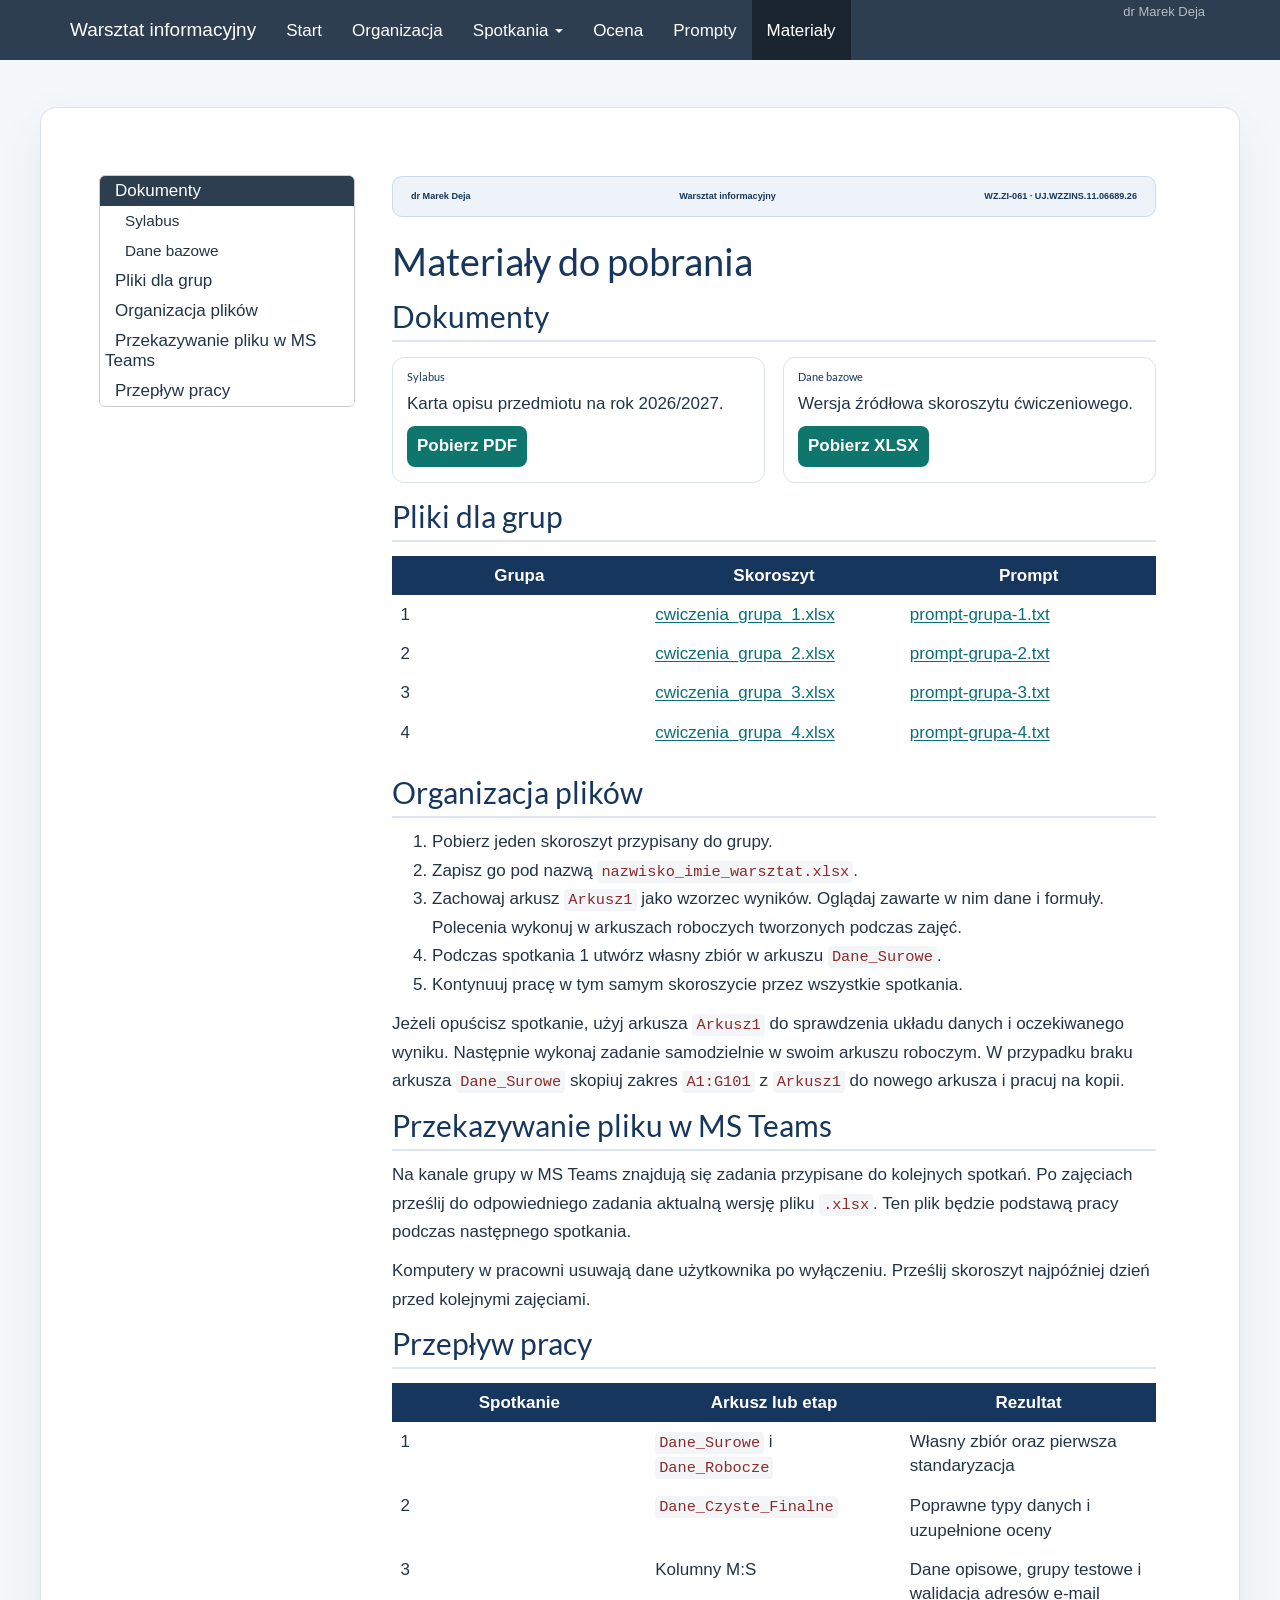
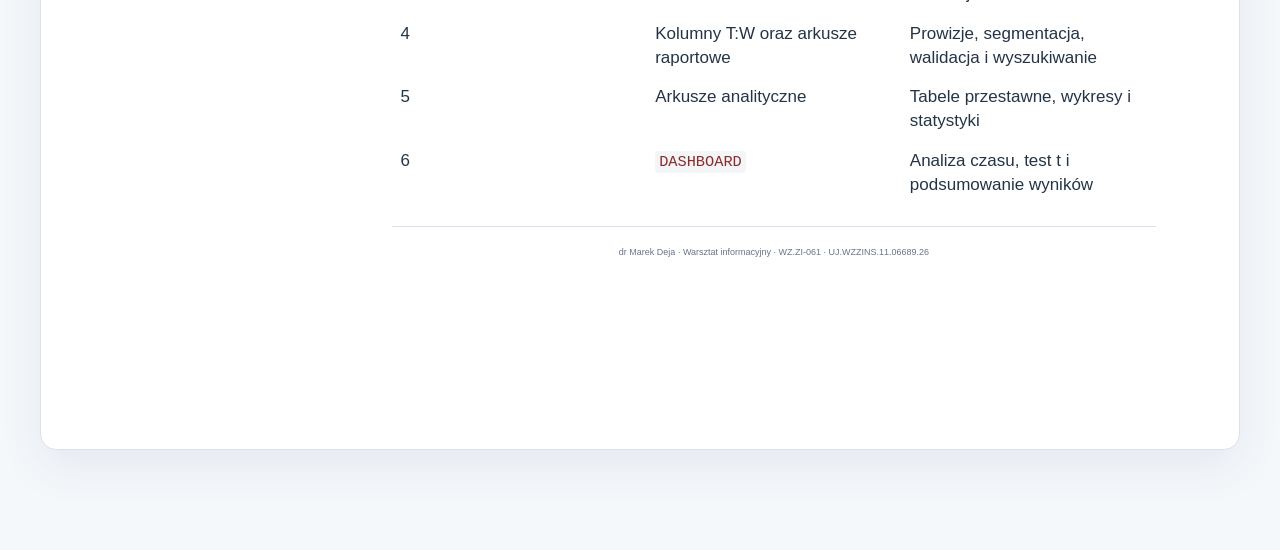
==== commit b72a42e2: "Clarify workbook workflow and audit course flow" ====
--- a/docs/materialy.html
+++ b/docs/materialy.html
@@ -455,13 +455,78 @@
 <h2>Organizacja plików</h2>
 <ol style="list-style-type: decimal">
 <li>Pobierz jeden skoroszyt przypisany do grupy.</li>
-<li>Zapisz kopię roboczą przed pierwszą zmianą.</li>
-<li>Pracuj w pliku zapisanym lokalnie lub w OneDrive.</li>
-<li>Zachowaj arkusz źródłowy.</li>
-<li>Oddaj pracę kanałem wskazanym podczas zajęć.</li>
+<li>Zapisz go pod nazwą <code>nazwisko_imie_warsztat.xlsx</code>.</li>
+<li>Zachowaj arkusz <code>Arkusz1</code> jako wzorzec wyników. Oglądaj
+zawarte w nim dane i formuły. Polecenia wykonuj w arkuszach roboczych
+tworzonych podczas zajęć.</li>
+<li>Podczas spotkania 1 utwórz własny zbiór w arkuszu
+<code>Dane_Surowe</code>.</li>
+<li>Kontynuuj pracę w tym samym skoroszycie przez wszystkie
+spotkania.</li>
 </ol>
-<p>GitHub Pages służy do udostępniania instrukcji i materiałów. Prace
-studenckie są przekazywane poza repozytorium.</p>
+<p>Jeżeli opuścisz spotkanie, użyj arkusza <code>Arkusz1</code> do
+sprawdzenia układu danych i oczekiwanego wyniku. Następnie wykonaj
+zadanie samodzielnie w swoim arkuszu roboczym. W przypadku braku arkusza
+<code>Dane_Surowe</code> skopiuj zakres <code>A1:G101</code> z
+<code>Arkusz1</code> do nowego arkusza i pracuj na kopii.</p>
+</div>
+<div id="przekazywanie-pliku-w-ms-teams" class="section level2">
+<h2>Przekazywanie pliku w MS Teams</h2>
+<p>Na kanale grupy w MS Teams znajdują się zadania przypisane do
+kolejnych spotkań. Po zajęciach prześlij do odpowiedniego zadania
+aktualną wersję pliku <code>.xlsx</code>. Ten plik będzie podstawą pracy
+podczas następnego spotkania.</p>
+<p>Komputery w pracowni usuwają dane użytkownika po wyłączeniu. Prześlij
+skoroszyt najpóźniej dzień przed kolejnymi zajęciami.</p>
+</div>
+<div id="przepływ-pracy" class="section level2">
+<h2>Przepływ pracy</h2>
+<table>
+<colgroup>
+<col width="33%" />
+<col width="33%" />
+<col width="33%" />
+</colgroup>
+<thead>
+<tr class="header">
+<th>Spotkanie</th>
+<th>Arkusz lub etap</th>
+<th>Rezultat</th>
+</tr>
+</thead>
+<tbody>
+<tr class="odd">
+<td>1</td>
+<td><code>Dane_Surowe</code> i <code>Dane_Robocze</code></td>
+<td>Własny zbiór oraz pierwsza standaryzacja</td>
+</tr>
+<tr class="even">
+<td>2</td>
+<td><code>Dane_Czyste_Finalne</code></td>
+<td>Poprawne typy danych i uzupełnione oceny</td>
+</tr>
+<tr class="odd">
+<td>3</td>
+<td>Kolumny M:S</td>
+<td>Dane opisowe, grupy testowe i walidacja adresów e-mail</td>
+</tr>
+<tr class="even">
+<td>4</td>
+<td>Kolumny T:W oraz arkusze raportowe</td>
+<td>Prowizje, segmentacja, walidacja i wyszukiwanie</td>
+</tr>
+<tr class="odd">
+<td>5</td>
+<td>Arkusze analityczne</td>
+<td>Tabele przestawne, wykresy i statystyki</td>
+</tr>
+<tr class="even">
+<td>6</td>
+<td><code>DASHBOARD</code></td>
+<td>Analiza czasu, test t i podsumowanie wyników</td>
+</tr>
+</tbody>
+</table>
 </div>
 
 <footer class="course-footer">
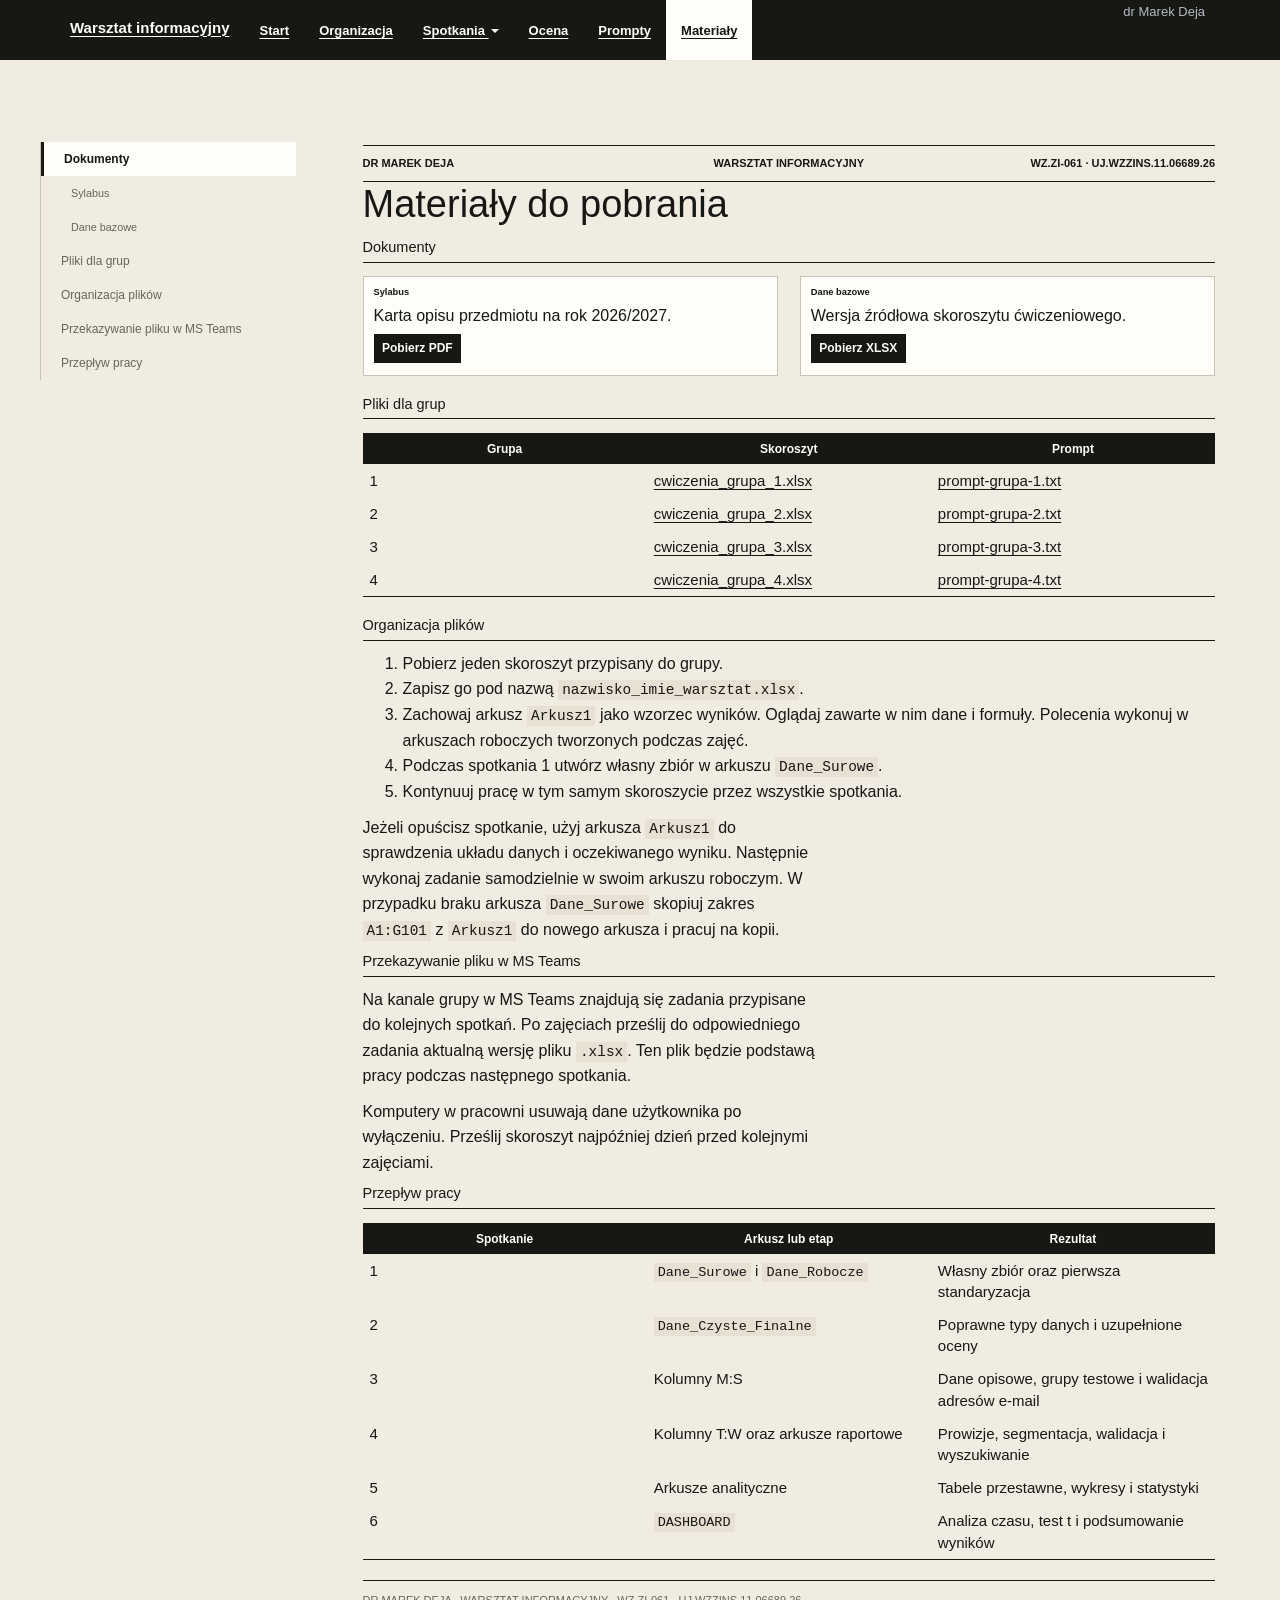
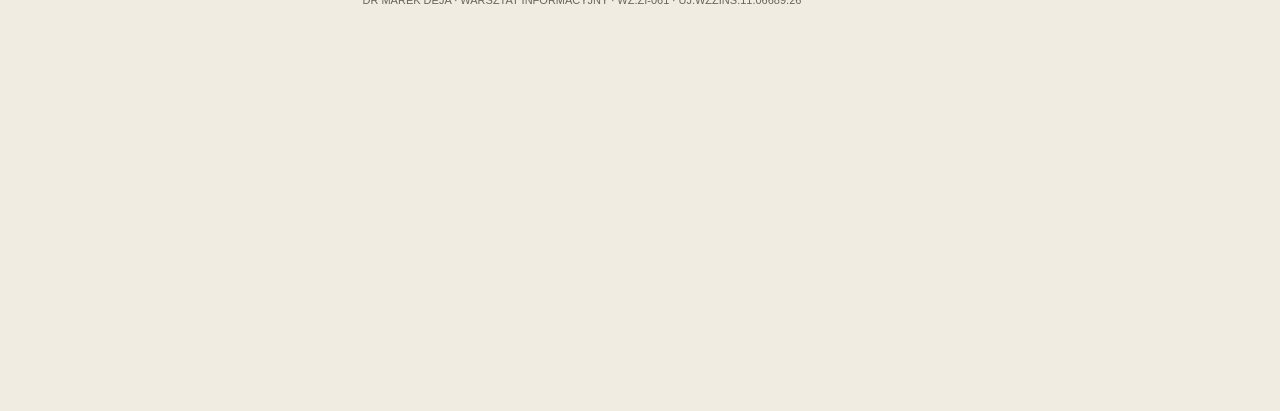
==== commit b7ec7e67: "Ujednolić typografię strony kursu" ====
--- a/docs/materialy.html
+++ b/docs/materialy.html
@@ -62,6 +62,7 @@
 
 
 <link rel="stylesheet" href="styles.css" type="text/css" />
+<link rel="stylesheet" href="typography.css" type="text/css" />
 
 
 
--- a/docs/styles.css
+++ b/docs/styles.css
@@ -1,191 +1,594 @@
 :root {
-  --navy: #17365d;
-  --teal: #0f766e;
-  --gold: #b7791f;
-  --ink: #243447;
-  --muted: #64748b;
-  --line: #d9e2ec;
-  --paper: #ffffff;
-  --wash: #f5f8fb;
-  --purpose: #e7f5f3;
-  --task: #eef4fb;
-  --criteria: #fff7df;
-}
-
-html { scroll-padding-top: 74px; }
+  --ink: #171714;
+  --muted: #68645c;
+  --line: #c9c2b5;
+  --paper: #fffdf8;
+  --beige: #f1ece2;
+  --beige-deep: #e7e0d3;
+  --sans: "Segoe UI Variable Text", Aptos, "Segoe UI", Arial, sans-serif;
+  --display: "Segoe UI Variable Display", Aptos, "Segoe UI", Arial, sans-serif;
+  --mono: "Courier New", Consolas, "Liberation Mono", monospace;
+}
+
+html {
+  scroll-padding-top: 72px;
+}
 
 body {
   color: var(--ink);
-  background: var(--wash);
-  font-family: "Segoe UI", Arial, sans-serif;
-  font-size: 17px;
-  line-height: 1.68;
-}
-
+  background: var(--beige);
+  font-family: var(--sans);
+  font-size: 16px;
+  font-weight: 350;
+  line-height: 1.58;
+}
+
+body,
+.navbar,
+.course-identity,
+.main-container,
+.course-footer {
+  box-sizing: border-box;
+}
+
+/* Nawigacja */
+.navbar-default,
 .navbar-inverse {
-  background: var(--navy);
-  border: 0;
-  box-shadow: 0 2px 12px rgba(23, 54, 93, .18);
-}
-
+  min-height: 52px;
+  background: var(--ink);
+  border: 0;
+  border-radius: 0;
+  box-shadow: none;
+  font-family: var(--sans);
+}
+
+.navbar-default .navbar-brand,
+.navbar-default .navbar-nav > li > a,
 .navbar-inverse .navbar-brand,
-.navbar-inverse .navbar-nav > li > a { color: #fff; }
-
+.navbar-inverse .navbar-nav > li > a {
+  color: var(--paper);
+  font-size: 13px;
+  font-weight: 600;
+}
+
+.navbar-default .navbar-brand,
+.navbar-inverse .navbar-brand {
+  font-size: 15px;
+  font-weight: 700;
+}
+
+.navbar-default .navbar-nav > .active > a,
+.navbar-default .navbar-nav > .active > a:focus,
+.navbar-default .navbar-nav > .active > a:hover,
+.navbar-default .navbar-nav > li > a:focus,
+.navbar-default .navbar-nav > li > a:hover,
 .navbar-inverse .navbar-nav > .active > a,
+.navbar-inverse .navbar-nav > .active > a:focus,
 .navbar-inverse .navbar-nav > .active > a:hover,
-.navbar-inverse .navbar-nav > li > a:hover { background: rgba(255,255,255,.12); }
-
+.navbar-inverse .navbar-nav > li > a:focus,
+.navbar-inverse .navbar-nav > li > a:hover {
+  color: var(--ink);
+  background: var(--paper);
+}
+
+.navbar-default .navbar-toggle,
+.navbar-inverse .navbar-toggle {
+  border-color: var(--paper);
+  border-radius: 0;
+}
+
+.navbar-default .navbar-toggle .icon-bar,
+.navbar-inverse .navbar-toggle .icon-bar {
+  background: var(--paper);
+}
+
+.navbar-default .navbar-toggle:focus,
+.navbar-default .navbar-toggle:hover,
+.navbar-inverse .navbar-toggle:focus,
+.navbar-inverse .navbar-toggle:hover {
+  background: var(--paper);
+}
+
+.navbar-default .navbar-toggle:focus .icon-bar,
+.navbar-default .navbar-toggle:hover .icon-bar,
+.navbar-inverse .navbar-toggle:focus .icon-bar,
+.navbar-inverse .navbar-toggle:hover .icon-bar {
+  background: var(--ink);
+}
+
+.dropdown-menu {
+  padding: 0;
+  background: var(--paper);
+  border: 1px solid var(--ink);
+  border-radius: 0;
+  box-shadow: none;
+  font-family: var(--sans);
+  font-size: 13px;
+}
+
+.dropdown-menu > li > a {
+  padding: 9px 14px;
+  color: var(--ink);
+}
+
+.dropdown-menu > li > a:focus,
+.dropdown-menu > li > a:hover {
+  color: var(--paper);
+  background: var(--ink);
+}
+
+/* Identyfikacja kursu */
+.course-identity {
+  max-width: 1000px;
+  margin: 28px auto 0;
+  padding: 10px 0;
+  display: grid;
+  grid-template-columns: 1fr 1fr 1fr;
+  gap: 20px;
+  color: var(--ink);
+  border-top: 1px solid var(--ink);
+  border-bottom: 1px solid var(--ink);
+  font: 650 11px/1.35 var(--sans);
+  text-transform: uppercase;
+}
+
+.course-identity span:nth-child(2) {
+  text-align: center;
+}
+
+.course-identity span:last-child {
+  text-align: right;
+}
+
+/* Główna kolumna */
 .main-container {
-  max-width: 1100px;
-  margin: 32px auto 60px;
-  padding: 42px 58px;
+  max-width: 1000px;
+  margin: 0 auto 72px;
+  padding: 42px 0 0;
+  background: transparent;
+  border: 0;
+  border-radius: 0;
+  box-shadow: none;
+}
+
+.toc-content {
+  padding-right: 34px;
+}
+
+p,
+.toc-content > ul,
+.toc-content > ol,
+.lead {
+  max-width: 46rem;
+}
+
+h1,
+h2,
+h3,
+h4,
+h5,
+h6 {
+  color: var(--ink);
+  font-family: var(--display);
+  line-height: 1.18;
+}
+
+h1 {
+  max-width: 46rem;
+  margin: 0 0 1.25rem;
+  font-size: 2.45rem;
+  font-weight: 350;
+}
+
+h2 {
+  margin-top: 3.3rem;
+  padding: 0 0 .55rem;
+  border-bottom: 1px solid var(--ink);
+  font-size: 1.45rem;
+  font-weight: 400;
+}
+
+h3 {
+  margin-top: 2rem;
+  font-size: 1.05rem;
+  font-weight: 700;
+}
+
+h4,
+h5,
+h6 {
+  font-weight: 700;
+}
+
+.lead {
+  color: var(--ink);
+  font-size: 1.17rem;
+  line-height: 1.5;
+}
+
+a {
+  color: var(--ink);
+  text-decoration: underline;
+  text-decoration-thickness: 1px;
+  text-underline-offset: 3px;
+}
+
+a:focus,
+a:hover {
+  color: var(--ink);
+  text-decoration-thickness: 2px;
+}
+
+a:focus-visible,
+button:focus-visible {
+  outline: 3px solid var(--ink);
+  outline-offset: 3px;
+}
+
+/* Wprowadzenie */
+.hero {
+  max-width: 46rem;
+  margin: 0 0 2.6rem;
+  padding: 1.15rem 0 1.15rem 1.5rem;
+  color: var(--ink);
+  background: transparent;
+  border-left: 8px solid var(--ink);
+  border-radius: 0;
+}
+
+.hero h2,
+.hero p {
+  color: var(--ink);
+}
+
+.hero h2 {
+  margin-top: 0;
+  border: 0;
+}
+
+.hero p:last-child {
+  margin-bottom: 0;
+}
+
+/* Spis treści */
+.tocify {
+  margin-top: 0;
+  border: 0;
+  border-left: 1px solid var(--line);
+  border-radius: 0;
+  font: 12px/1.35 var(--sans);
+}
+
+.tocify .list-group-item {
+  padding: 7px 10px;
+  color: var(--muted);
+  background: transparent;
+  border: 0;
+  border-radius: 0;
+}
+
+.tocify .list-group-item:focus,
+.tocify .list-group-item:hover {
+  color: var(--ink);
+  background: var(--paper);
+}
+
+.tocify .list-group-item.active,
+.tocify .list-group-item.active:focus,
+.tocify .list-group-item.active:hover {
+  color: var(--ink);
+  background: var(--paper);
+  border-left: 3px solid var(--ink);
+  font-weight: 700;
+}
+
+/* Moduły treści */
+.quick-grid,
+.tilt-grid,
+.download-grid {
+  display: grid;
+  grid-template-columns: repeat(auto-fit, minmax(205px, 1fr));
+  gap: 22px;
+  margin: 1.35rem 0 2rem;
+}
+
+.quick-card,
+.download-card {
+  padding: .95rem 1rem;
   background: var(--paper);
   border: 1px solid var(--line);
-  border-radius: 16px;
-  box-shadow: 0 16px 45px rgba(42, 57, 76, .08);
-}
-
-.course-identity {
-  max-width: 1100px;
-  margin: 26px auto 0;
-  padding: 12px 18px;
-  display: flex;
-  justify-content: space-between;
-  gap: 18px;
-  flex-wrap: wrap;
-  color: var(--navy);
-  background: #edf3f9;
-  border: 1px solid #cbd9e8;
-  border-radius: 10px;
-  font-size: .91rem;
-  font-weight: 650;
-}
-
-h1, h2, h3 { color: var(--navy); line-height: 1.25; }
-h1 { font-size: 2.55rem; margin-bottom: 1.2rem; }
-h2 { margin-top: 3rem; padding-bottom: .45rem; border-bottom: 2px solid #dbe6f0; }
-h3 { margin-top: 2rem; }
-
-a { color: #0b6d75; text-decoration-thickness: 1px; text-underline-offset: 2px; }
-a:hover { color: var(--navy); }
-
-.lead { color: #42566c; font-size: 1.18rem; }
-
-.hero {
-  margin: 0 0 2rem;
-  padding: 2.4rem;
-  color: #fff;
-  background: linear-gradient(135deg, var(--navy), #245c83 65%, var(--teal));
-  border-radius: 14px;
-}
-
-.hero h2, .hero p { color: #fff; }
-.hero h2 { margin-top: 0; border: 0; }
-
-.quick-grid, .tilt-grid, .download-grid {
-  display: grid;
-  grid-template-columns: repeat(auto-fit, minmax(235px, 1fr));
-  gap: 18px;
-  margin: 1.5rem 0;
-}
-
-.quick-card, .tilt-card, .download-card, .timebox, .note {
-  padding: 1.25rem 1.4rem;
-  border: 1px solid var(--line);
-  border-radius: 12px;
-  background: #fff;
-}
-
-.quick-card h3, .tilt-card h3, .download-card h3 { margin: 0 0 .55rem; font-size: 1.14rem; }
-.quick-card p, .tilt-card p, .download-card p { margin-bottom: .45rem; }
-.tilt-card.purpose { background: var(--purpose); border-left: 5px solid var(--teal); }
-.tilt-card.task { background: var(--task); border-left: 5px solid #2f6f9f; }
-.tilt-card.criteria { background: var(--criteria); border-left: 5px solid var(--gold); }
-
-.timebox { background: #f7fafc; border-left: 5px solid var(--navy); }
-.timebox strong { color: var(--navy); }
-.note { background: #fff9e8; border-left: 5px solid var(--gold); }
-
-code, pre, kbd, samp {
-  font-family: "Courier New", Consolas, "Liberation Mono", monospace;
-}
-
-code { color: #8b2c2c; background: #f3f5f7; }
+  border-radius: 0;
+}
+
+.tilt-card {
+  padding: .85rem 0 0;
+  background: transparent;
+  border: 0;
+  border-top: 3px solid var(--ink);
+  border-radius: 0;
+}
+
+.tilt-card.purpose,
+.tilt-card.task,
+.tilt-card.criteria {
+  background: transparent;
+  border-left: 0;
+}
+
+.quick-card h3,
+.tilt-card h3,
+.download-card h3 {
+  margin: 0 0 .5rem;
+  font-size: .93rem;
+}
+
+.quick-card p,
+.tilt-card p,
+.download-card p {
+  margin-bottom: .35rem;
+}
+
+.timebox,
+.note {
+  max-width: 46rem;
+  margin: 1.2rem 0;
+  padding: .8rem 1rem;
+  color: var(--ink);
+  background: var(--beige-deep);
+  border: 0;
+  border-left: 4px solid var(--ink);
+  border-radius: 0;
+}
+
+.timebox strong,
+.note strong {
+  color: var(--ink);
+}
+
+.timebox p:last-child,
+.note p:last-child {
+  margin-bottom: 0;
+}
+
+/* Formuły i bloki kodu */
+code,
+pre,
+kbd,
+samp {
+  font-family: var(--mono);
+}
+
+code {
+  color: var(--ink);
+  background: var(--beige-deep);
+  border-radius: 0;
+}
 
 pre {
   position: relative;
-  margin: 1rem 0 1.4rem;
-  padding: 1.2rem 5.6rem 1.2rem 1.3rem;
+  margin: 1rem 0 1.45rem;
+  padding: 1rem 5.25rem 1rem 1.1rem;
   overflow: auto;
-  color: #e8eef5;
-  background: #172536;
-  border: 0;
-  border-radius: 10px;
+  color: var(--ink);
+  background: var(--beige) !important;
+  border: 1px solid var(--ink);
+  border-radius: 0;
+  font-size: 14px;
+  line-height: 1.5;
   white-space: pre-wrap;
   overflow-wrap: anywhere;
 }
 
-pre code { color: inherit; background: transparent; white-space: pre-wrap; }
+pre code,
+pre code.hljs,
+pre code * {
+  color: var(--ink) !important;
+  background: var(--beige) !important;
+  white-space: pre-wrap;
+}
 
 .copy-code {
   position: absolute;
-  top: .65rem;
-  right: .65rem;
-  padding: .38rem .7rem;
-  color: #fff;
-  background: #315a78;
-  border: 1px solid #6f91aa;
-  border-radius: 7px;
-  font: 600 .78rem "Segoe UI", Arial, sans-serif;
+  top: .55rem;
+  right: .55rem;
+  padding: .35rem .6rem;
+  color: var(--paper);
+  background: var(--ink);
+  border: 1px solid var(--ink);
+  border-radius: 0;
+  font: 650 11px/1.2 var(--sans);
+  text-transform: uppercase;
   cursor: pointer;
 }
 
-.copy-code:hover, .copy-code:focus { background: var(--teal); outline: 2px solid #fff; }
-
-table { width: 100%; margin: 1.4rem 0; }
-th { color: #fff; background: var(--navy); }
-th, td { padding: .75rem .85rem !important; vertical-align: top !important; }
-
-.course-footer {
-  max-width: 1100px;
-  margin: 0 auto 36px;
-  padding: 18px;
-  color: var(--muted);
-  text-align: center;
-  border-top: 1px solid var(--line);
-  font-size: .9rem;
+.copy-code:focus,
+.copy-code:hover {
+  color: var(--ink);
+  background: var(--paper);
+}
+
+/* Tabele i pliki */
+.table,
+table {
+  width: 100%;
+  margin: 1.4rem 0 2rem;
+  border-top: 2px solid var(--ink);
+  border-bottom: 1px solid var(--ink);
+  font-size: 15px;
+}
+
+.table > thead > tr > th,
+th {
+  color: var(--paper);
+  background: var(--ink);
+  border: 0;
+  font-family: var(--sans);
+  font-size: 12px;
+  font-weight: 700;
+}
+
+.table > tbody > tr > td,
+.table > tbody > tr > th,
+.table > tfoot > tr > td,
+.table > tfoot > tr > th,
+.table > thead > tr > td,
+.table > thead > tr > th,
+th,
+td {
+  padding: .58rem .7rem !important;
+  vertical-align: top !important;
+  border-color: var(--line);
 }
 
 .btn-course {
   display: inline-block;
   margin: .25rem .25rem .25rem 0;
-  padding: .65rem 1rem;
-  color: #fff;
-  background: var(--teal);
-  border-radius: 8px;
-  font-weight: 650;
+  padding: .52rem .75rem;
+  color: var(--paper);
+  background: var(--ink);
+  border: 1px solid var(--ink);
+  border-radius: 0;
+  font: 650 12px/1.35 var(--sans);
   text-decoration: none;
 }
 
-.btn-course:hover { color: #fff; background: var(--navy); text-decoration: none; }
+.btn-course:focus,
+.btn-course:hover {
+  color: var(--ink);
+  background: var(--paper);
+  text-decoration: none;
+}
+
+.course-footer {
+  max-width: 1000px;
+  margin: 0 auto 34px;
+  padding: 12px 0;
+  color: var(--muted);
+  text-align: left;
+  border-top: 1px solid var(--ink);
+  font: 11px/1.4 var(--sans);
+  text-transform: uppercase;
+}
+
+.course-footer p {
+  margin: 0;
+  max-width: none;
+}
+
+@media (max-width: 1040px) {
+  .course-identity,
+  .main-container,
+  .course-footer {
+    margin-right: 24px;
+    margin-left: 24px;
+  }
+}
 
 @media (max-width: 780px) {
-  html, body { overflow-x: hidden; }
-  .main-container { width: auto !important; margin: 12px; padding: 26px 20px; overflow: hidden; }
-  .tocify, .toc-content + .tocify, div.tocify { display: none !important; }
-  .toc-content { width: 100% !important; margin-left: 0 !important; }
-  .course-identity { display: block; margin: 14px 12px 0; overflow-wrap: anywhere; text-align: center; }
-  .course-identity span { display: block; margin: .25rem 0; }
-  h1 { font-size: 2rem; }
-  body { font-size: 16px; }
-  pre { max-width: 100%; white-space: pre; overflow-x: auto; overflow-wrap: normal; }
+  html,
+  body {
+    overflow-x: hidden;
+  }
+
+  .main-container {
+    width: auto !important;
+    margin: 0 18px 48px;
+    padding: 30px 0 0;
+    overflow: hidden;
+  }
+
+  .tocify,
+  .toc-content + .tocify,
+  div.tocify {
+    display: none !important;
+  }
+
+  .toc-content {
+    width: 100% !important;
+    margin-left: 0 !important;
+    padding: 0;
+  }
+
+  .course-identity {
+    display: block;
+    margin: 16px 18px 0;
+    padding: 9px 0;
+    overflow-wrap: anywhere;
+  }
+
+  .course-identity span {
+    display: block;
+    margin: .2rem 0;
+    text-align: left !important;
+  }
+
+  .quick-grid,
+  .tilt-grid,
+  .download-grid {
+    grid-template-columns: 1fr;
+    gap: 14px;
+  }
+
+  h1 {
+    font-size: 2rem;
+  }
+
+  h2 {
+    margin-top: 2.7rem;
+    font-size: 1.3rem;
+  }
+
+  body {
+    font-size: 16px;
+  }
+
+  pre {
+    max-width: 100%;
+    padding-right: 4.8rem;
+    white-space: pre;
+    overflow-x: auto;
+    overflow-wrap: normal;
+  }
+
+  .course-footer {
+    margin-right: 18px;
+    margin-left: 18px;
+  }
 }
 
 @media print {
-  body { background: #fff; font-size: 10.5pt; }
-  .navbar, .tocify, .copy-code { display: none !important; }
-  .main-container { max-width: none; margin: 0; padding: 0; border: 0; box-shadow: none; }
-  .course-identity { margin: 0 0 12mm; border: 0; border-bottom: 1px solid #777; }
-  h2, h3, pre, .tilt-card, .timebox, .note { break-inside: avoid; }
-  a { color: #000; text-decoration: none; }
-}
+  body {
+    background: #fff;
+    font-size: 10.5pt;
+  }
+
+  .navbar,
+  .tocify,
+  .copy-code {
+    display: none !important;
+  }
+
+  .main-container {
+    max-width: none;
+    margin: 0;
+    padding: 0;
+  }
+
+  .course-identity {
+    margin: 0 0 12mm;
+  }
+
+  h2,
+  h3,
+  pre,
+  .tilt-card,
+  .timebox,
+  .note {
+    break-inside: avoid;
+  }
+
+  a {
+    color: #000;
+    text-decoration: none;
+  }
+}
--- a/docs/typography.css
+++ b/docs/typography.css
@@ -0,0 +1,87 @@
+:root {
+  --course-sans: "Segoe UI Variable Text", "Segoe UI", Aptos, Arial, sans-serif;
+  --course-mono: "Courier New", Consolas, "Liberation Mono", monospace;
+}
+
+body,
+button,
+input,
+select,
+textarea,
+.navbar,
+.dropdown-menu,
+.course-identity,
+.tocify,
+.tocify .list-group-item,
+.main-container,
+.main-container p,
+.main-container li,
+.main-container table,
+.main-container th,
+.main-container td,
+.main-container h1,
+.main-container h2,
+.main-container h3,
+.main-container h4,
+.main-container h5,
+.main-container h6,
+.course-footer {
+  font-family: var(--course-sans) !important;
+}
+
+body,
+.main-container p,
+.main-container li,
+.main-container td {
+  font-weight: 350;
+}
+
+.main-container h1 {
+  font-weight: 350;
+}
+
+.main-container h2 {
+  font-weight: 400;
+}
+
+.main-container h3,
+.main-container h4,
+.main-container h5,
+.main-container h6,
+.main-container strong,
+.main-container b {
+  font-family: var(--course-sans) !important;
+  font-weight: 600;
+}
+
+/* Wyjaśnienia i prompty korzystają z kroju tekstu strony. */
+pre:not(.excel):not(.math),
+pre:not(.excel):not(.math) code,
+pre:not(.excel):not(.math) code * {
+  font-family: var(--course-sans) !important;
+}
+
+/* Formuły, równania i krótkie odwołania do funkcji pozostają techniczne. */
+code,
+kbd,
+samp,
+pre.excel,
+pre.excel code,
+pre.excel code *,
+pre.math,
+pre.math code,
+pre.math code * {
+  font-family: var(--course-mono) !important;
+}
+
+pre,
+pre code,
+pre code.hljs,
+pre code * {
+  color: #171714 !important;
+  background: #f1ece2 !important;
+}
+
+.copy-code {
+  font-family: var(--course-sans) !important;
+}
